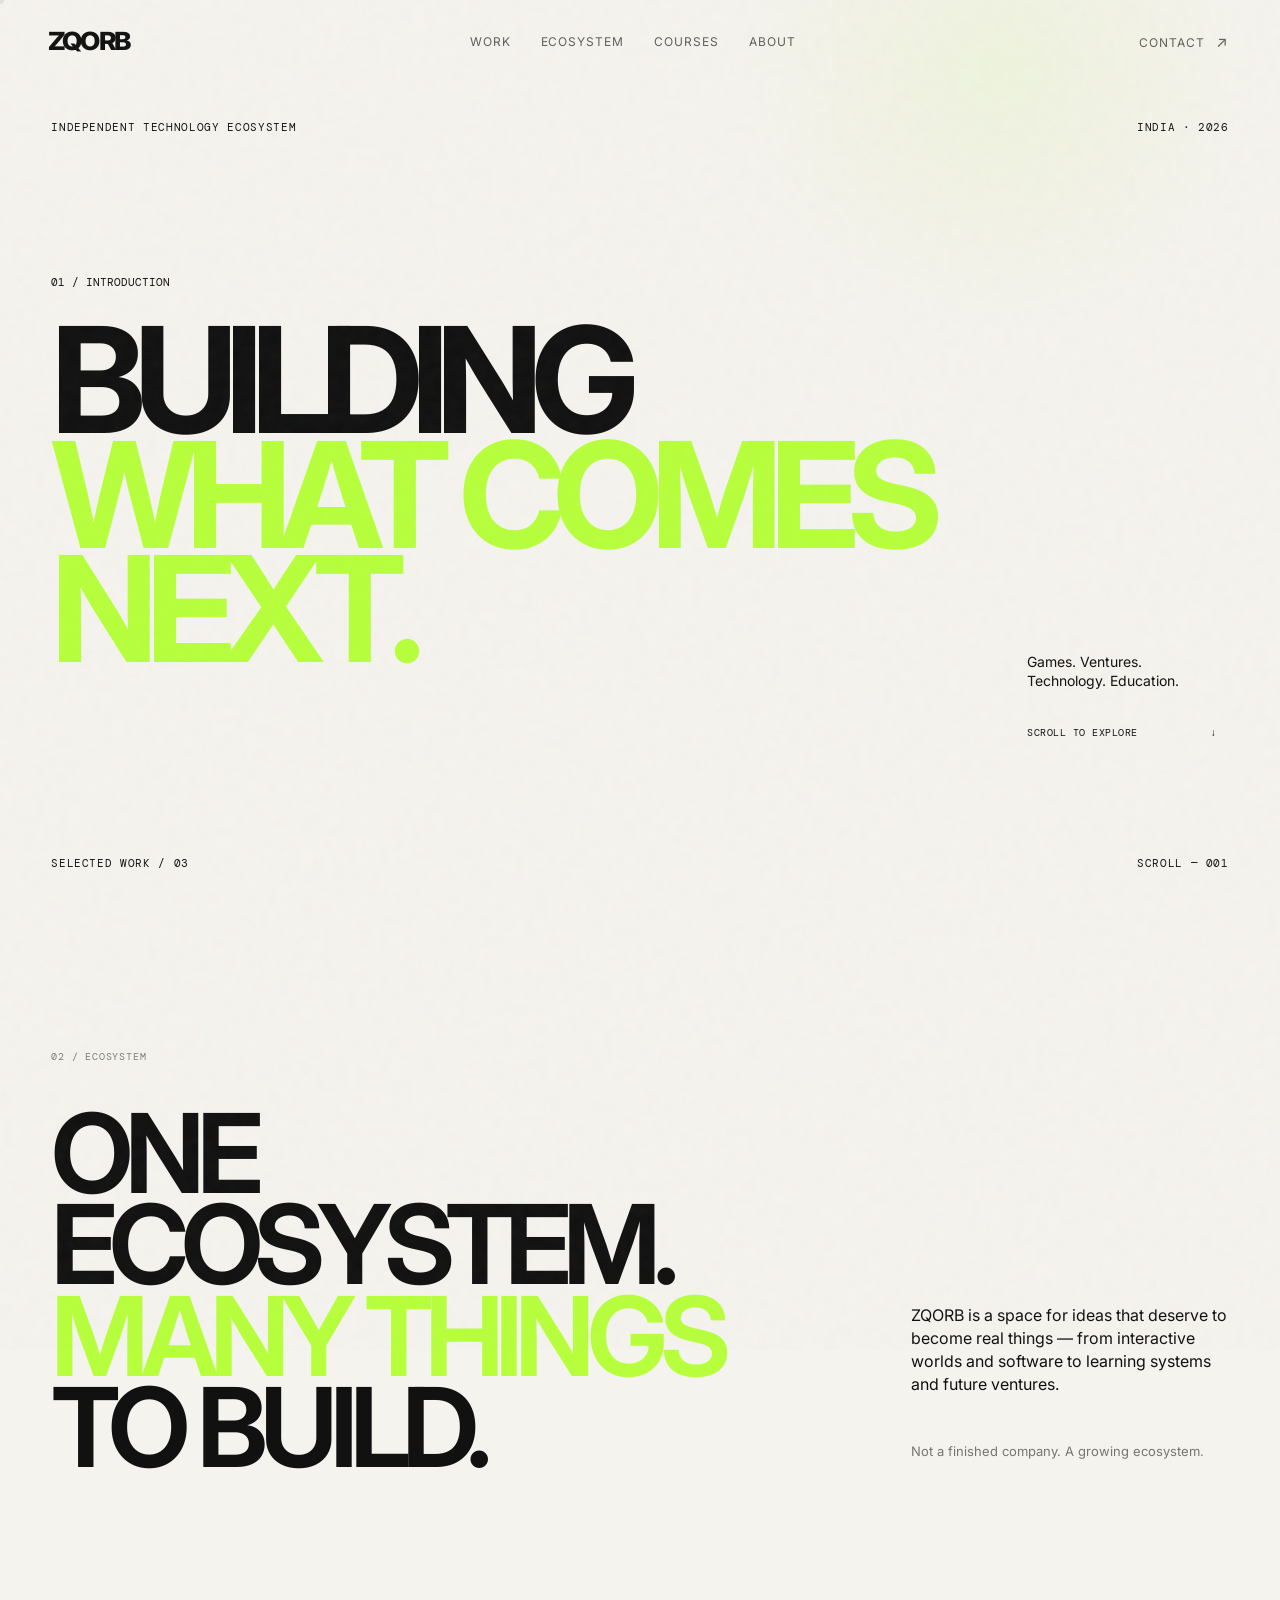
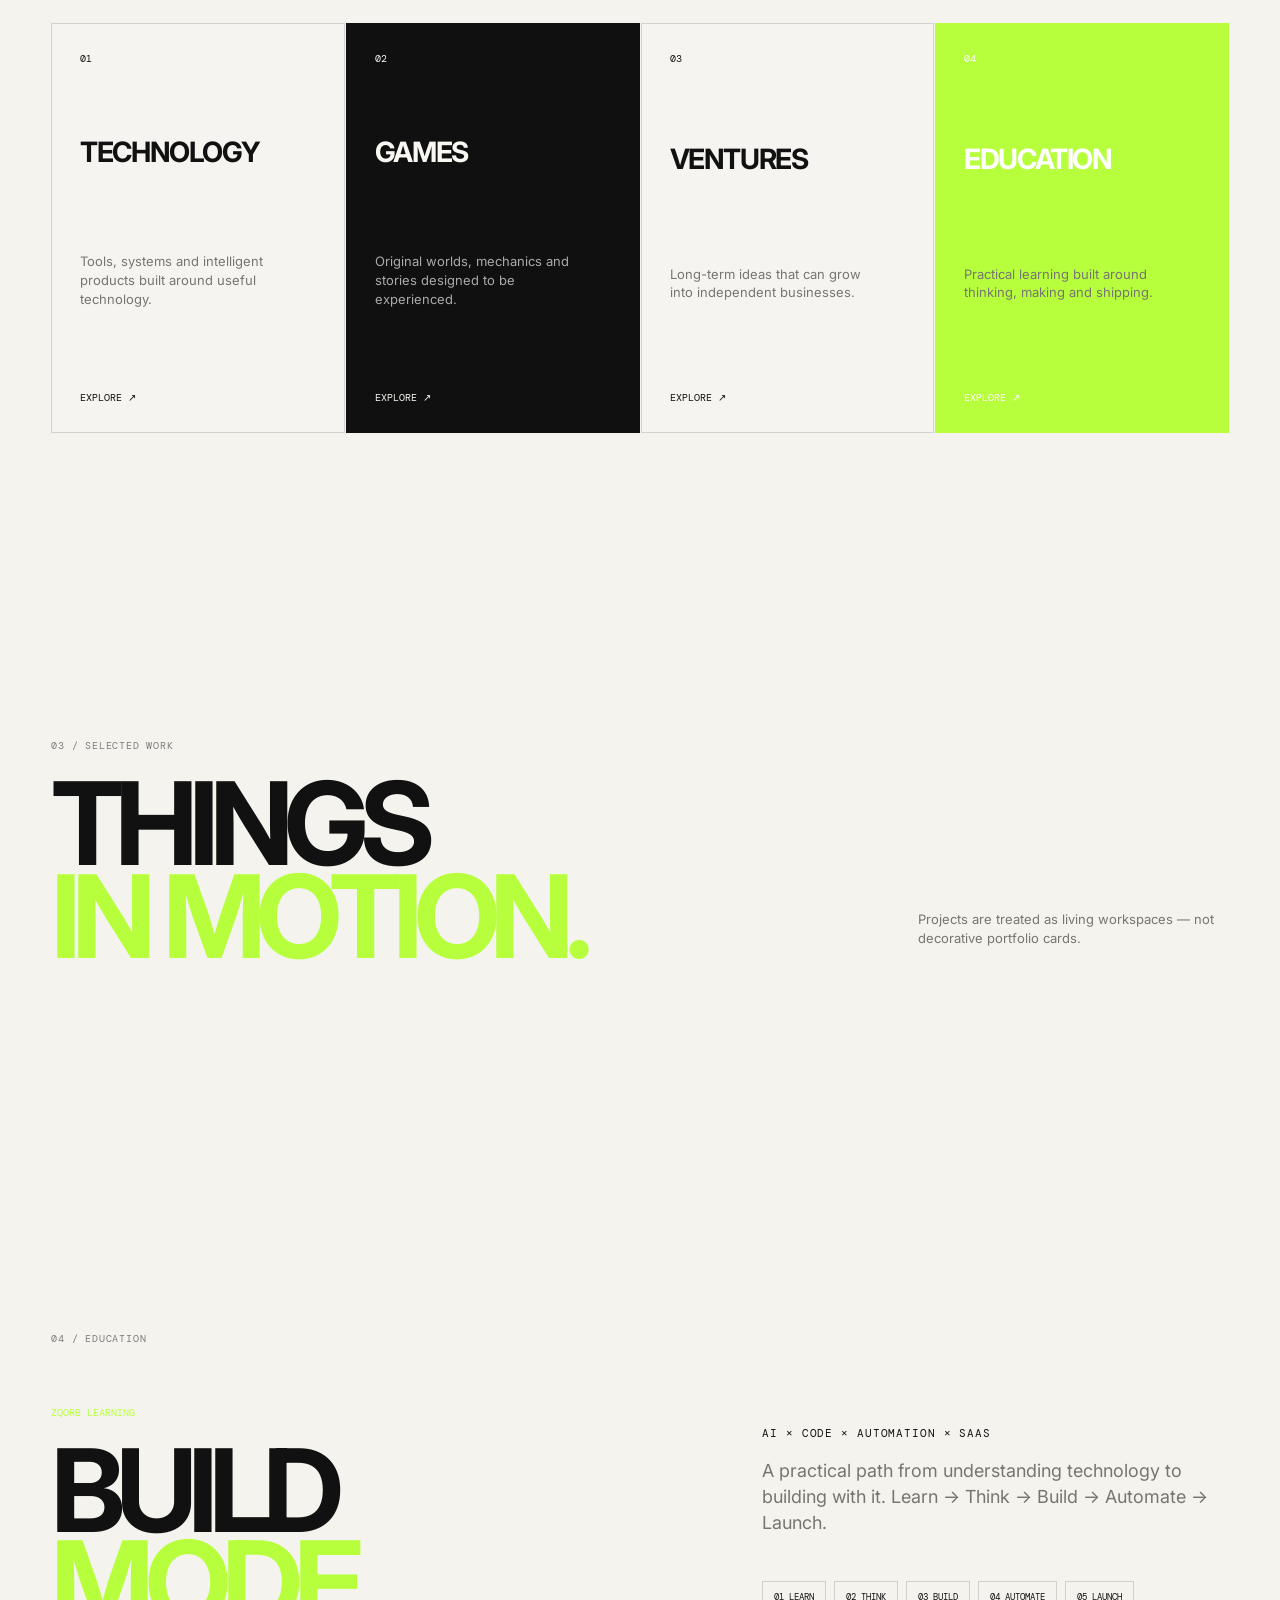
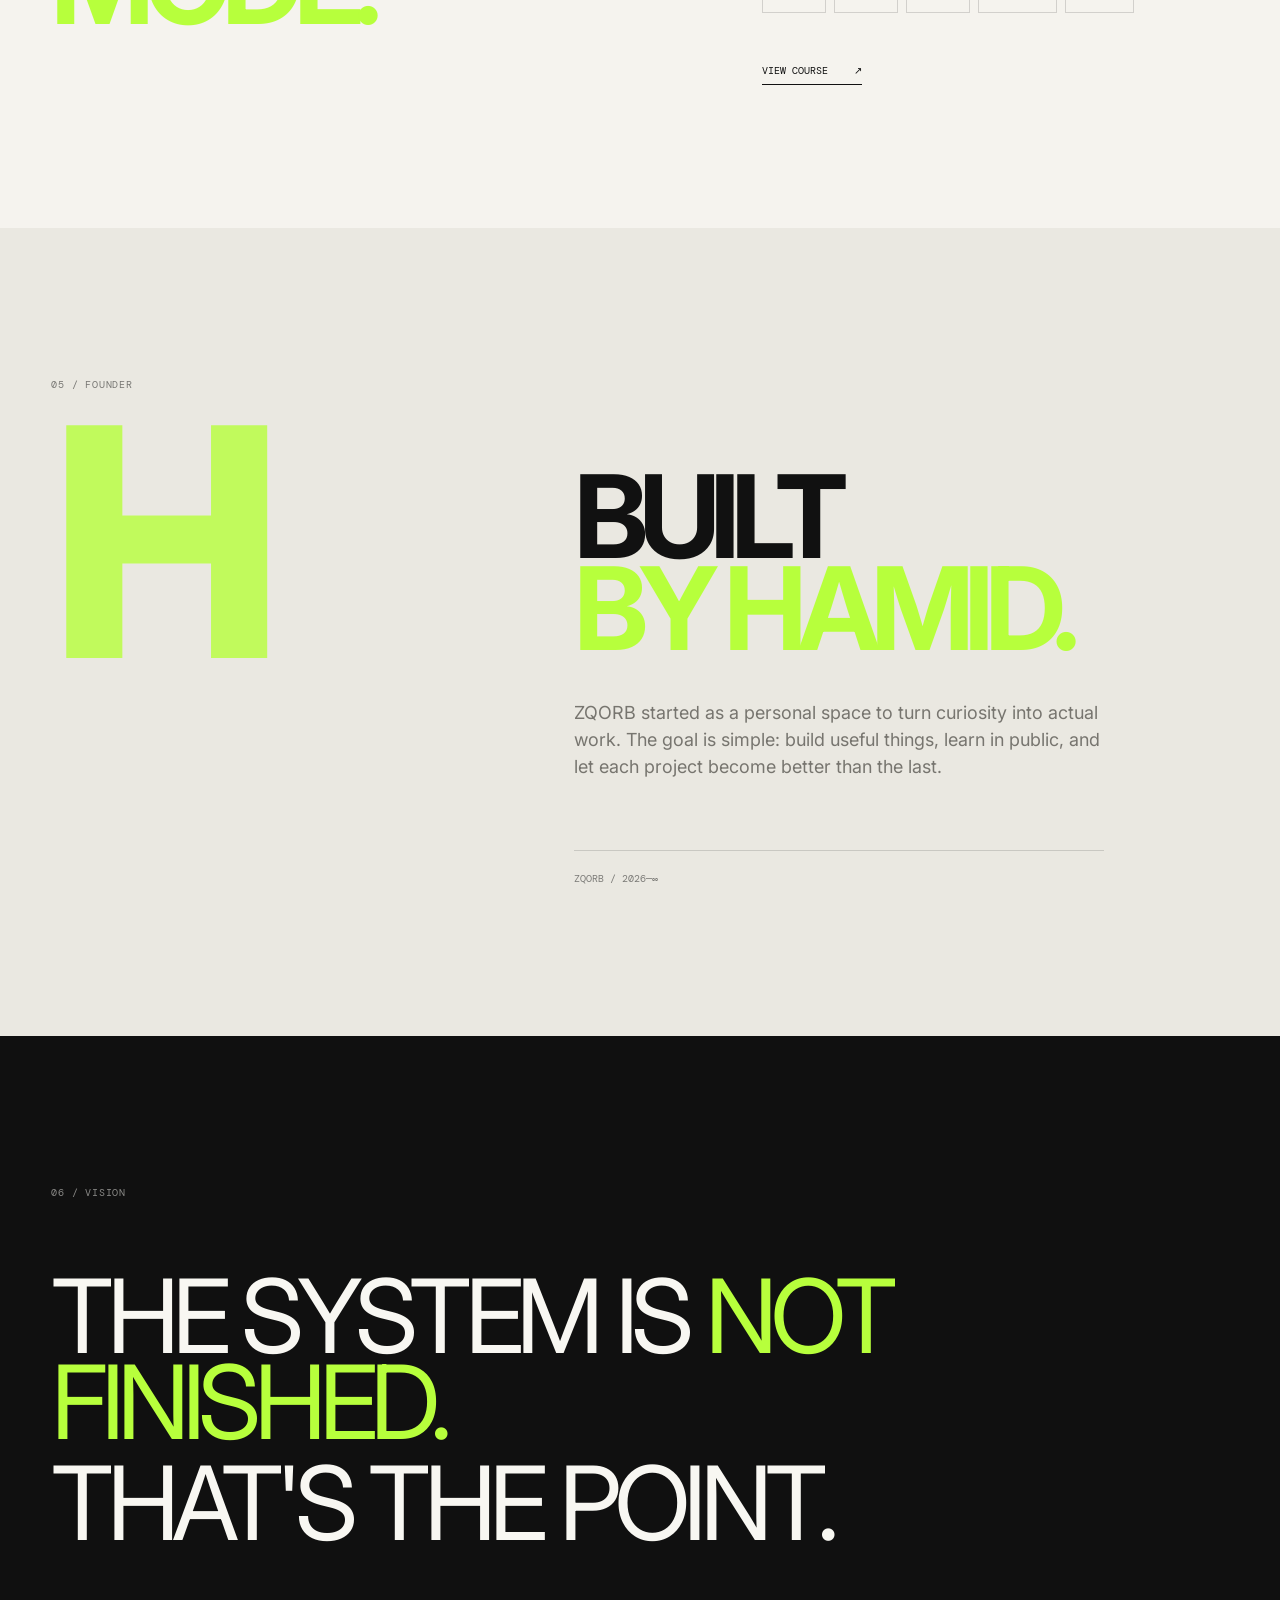
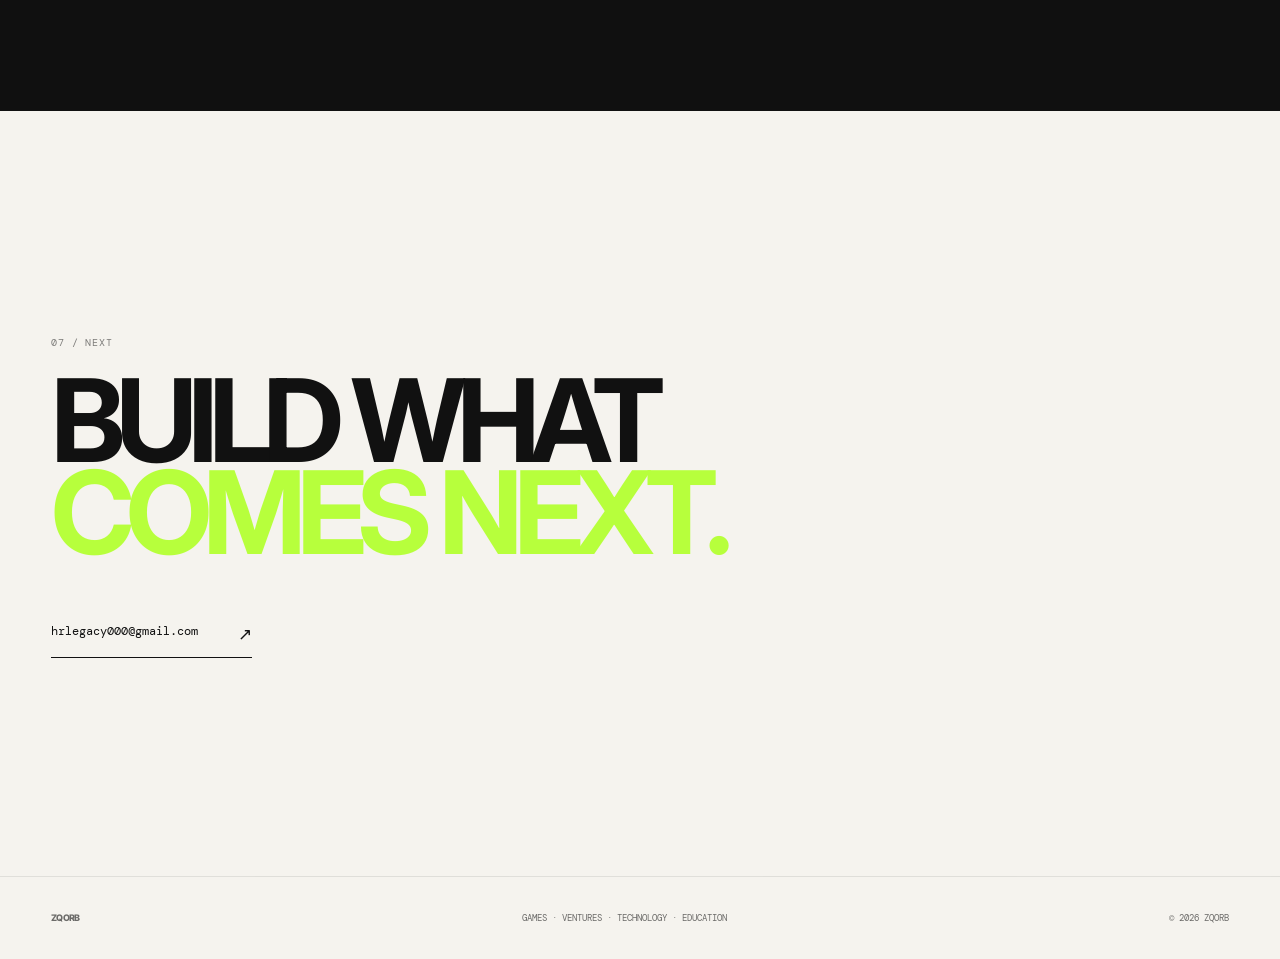
==== index.html @ 06d87747 "Add files via upload Update ZQORB website" ====
<!doctype html>
<html lang="en">
<head>
  <meta charset="utf-8">
  <meta name="viewport" content="width=device-width, initial-scale=1">
  <meta name="theme-color" content="#f4f1ea">
  <meta name="description" content="ZQORB — Building what comes next. Games. Ventures. Technology. Education.">
  <title>ZQORB — Building What Comes Next.</title>
  <link rel="preconnect" href="https://fonts.googleapis.com">
  <link rel="preconnect" href="https://fonts.gstatic.com" crossorigin>
  <link href="https://fonts.googleapis.com/css2?family=DM+Mono:wght@400;500&family=Inter:wght@400;500;600;700;800&display=swap" rel="stylesheet">
  <link rel="stylesheet" href="styles.css">
</head>
<body>
  <div class="grain"></div>
  <div class="cursor-dot"></div>

  <header class="nav" id="nav">
    <a class="brand" href="#top" aria-label="ZQORB home">ZQORB</a>
    <nav class="nav-links" aria-label="Primary navigation">
      <a href="#work">Work</a>
      <a href="#ecosystem">Ecosystem</a>
      <a href="#courses">Courses</a>
      <a href="#founder">About</a>
    </nav>
    <a class="nav-contact magnetic" href="#contact">Contact <span>↗</span></a>
    <button class="menu" id="menu" aria-label="Open menu"><span></span><span></span></button>
  </header>

  <main id="top">
    <section class="hero">
      <div class="hero-meta reveal">
        <span>Independent technology ecosystem</span>
        <span>India · 2026</span>
      </div>

      <div class="hero-stage">
        <div class="hero-kicker reveal">01 / INTRODUCTION</div>
        <h1 class="hero-title" data-split>BUILDING<br><em>WHAT COMES NEXT.</em></h1>
        <div class="hero-side reveal">
          <p>Games. Ventures. Technology. Education.</p>
          <span class="scroll-cue">SCROLL TO EXPLORE <b>↓</b></span>
        </div>
      </div>

      <div class="hero-bottom reveal">
        <span>SELECTED WORK / 03</span>
        <span>SCROLL — 001</span>
      </div>
    </section>

    <section class="intro section-pad" id="ecosystem">
      <div class="section-label">02 / ECOSYSTEM</div>
      <div class="intro-grid">
        <h2 class="display reveal">ONE ECOSYSTEM.<br><i>MANY THINGS</i><br>TO BUILD.</h2>
        <div class="intro-copy reveal">
          <p>ZQORB is a space for ideas that deserve to become real things — from interactive worlds and software to learning systems and future ventures.</p>
          <p class="muted">Not a finished company. A growing ecosystem.</p>
        </div>
      </div>
    </section>

    <section class="ecosystem-grid section-pad">
      <article class="eco-card reveal magnetic-card">
        <span>01</span><h3>TECHNOLOGY</h3><p>Tools, systems and intelligent products built around useful technology.</p><b>EXPLORE ↗</b>
      </article>
      <article class="eco-card eco-dark reveal magnetic-card">
        <span>02</span><h3>GAMES</h3><p>Original worlds, mechanics and stories designed to be experienced.</p><b>EXPLORE ↗</b>
      </article>
      <article class="eco-card reveal magnetic-card">
        <span>03</span><h3>VENTURES</h3><p>Long-term ideas that can grow into independent businesses.</p><b>EXPLORE ↗</b>
      </article>
      <article class="eco-card eco-violet reveal magnetic-card">
        <span>04</span><h3>EDUCATION</h3><p>Practical learning built around thinking, making and shipping.</p><b>EXPLORE ↗</b>
      </article>
    </section>

    <section class="work section-pad" id="work">
      <div class="section-head reveal">
        <div><span class="section-label">03 / SELECTED WORK</span><h2>THINGS<br><i>IN MOTION.</i></h2></div>
        <p>Projects are treated as living workspaces — not decorative portfolio cards.</p>
      </div>

      <div id="projectGrid" class="project-grid"></div>
    </section>

    <section class="workspace section-pad" id="workspace">
      <div class="workspace-top">
        <div>
          <span class="section-label">PROJECT WORKSPACE</span>
          <h2 id="workspaceTitle">SELECT A PROJECT.</h2>
        </div>
        <button class="close-workspace" id="closeWorkspace">CLOSE ×</button>
      </div>
      <div class="workspace-grid">
        <div class="workspace-media" id="workspaceMedia">
          <div class="media-placeholder"><span>PROJECT MEDIA</span><small>Add images inside the project /images folder.</small></div>
        </div>
        <div class="workspace-info">
          <div class="workspace-status" id="workspaceStatus"></div>
          <p id="workspaceDescription"></p>
          <div class="tag-list" id="workspaceTags"></div>
          <div class="workspace-actions">
            <a id="workspaceFolder" class="button magnetic" href="#" target="_blank" rel="noopener">PROJECT FOLDER ↗</a>
          </div>
        </div>
      </div>
      <div class="workspace-files">
        <div class="file-panel">
          <div class="file-panel-head"><span>DOCUMENTS</span><label class="upload-label">+ ADD FILES<input type="file" class="file-input" data-kind="docs" multiple></label></div>
          <div class="file-list" id="docList"><span class="empty">No documents added yet.</span></div>
        </div>
        <div class="file-panel">
          <div class="file-panel-head"><span>IMAGES</span><label class="upload-label">+ ADD IMAGES<input type="file" class="file-input" data-kind="images" accept="image/*" multiple></label></div>
          <div class="image-list" id="imageList"><span class="empty">No images added yet.</span></div>
        </div>
      </div>
      <p class="upload-note">Browser uploads are preview-only. For permanent deployment, place files in the matching <code>projects/&lt;project&gt;/</code> folders and push to GitHub. The UI is intentionally ready for a future storage/backend layer.</p>
    </section>

    <section class="courses section-pad" id="courses">
      <div class="section-label">04 / EDUCATION</div>
      <div class="course-layout">
        <div>
          <span class="eyebrow">ZQORB LEARNING</span>
          <h2>BUILD<br><i>MODE.</i></h2>
        </div>
        <div class="course-copy">
          <p class="course-sub">AI × CODE × AUTOMATION × SAAS</p>
          <p>A practical path from understanding technology to building with it. Learn → Think → Build → Automate → Launch.</p>
          <div class="steps"><span>01 LEARN</span><span>02 THINK</span><span>03 BUILD</span><span>04 AUTOMATE</span><span>05 LAUNCH</span></div>
          <a class="text-link" href="#contact">VIEW COURSE <span>↗</span></a>
        </div>
      </div>
    </section>

    <section class="founder section-pad" id="founder">
      <div class="section-label">05 / FOUNDER</div>
      <div class="founder-grid">
        <div class="founder-number">H</div>
        <div>
          <h2>BUILT<br><i>BY HAMID.</i></h2>
          <p>ZQORB started as a personal space to turn curiosity into actual work. The goal is simple: build useful things, learn in public, and let each project become better than the last.</p>
          <div class="founder-line"></div>
          <span class="signature">ZQORB / 2026—∞</span>
        </div>
      </div>
    </section>

    <section class="vision section-pad">
      <div class="section-label">06 / VISION</div>
      <div class="vision-wrap">
        <p>THE SYSTEM IS <i>NOT FINISHED.</i></p>
        <p>THAT'S THE POINT.</p>
      </div>
    </section>

    <section class="cta section-pad" id="contact">
      <div class="cta-inner">
        <span class="section-label">07 / NEXT</span>
        <h2>BUILD WHAT<br><i>COMES NEXT.</i></h2>
        <a class="cta-mail magnetic" href="mailto:hrlegacy000@gmail.com">hrlegacy000@gmail.com <span>↗</span></a>
      </div>
    </section>
  </main>

  <footer>
    <div class="footer-brand">ZQORB</div>
    <div>GAMES · VENTURES · TECHNOLOGY · EDUCATION</div>
    <div>© <span id="year"></span> ZQORB</div>
  </footer>

  <div class="mobile-menu" id="mobileMenu">
    <a href="#work">Work</a><a href="#ecosystem">Ecosystem</a><a href="#courses">Courses</a><a href="#founder">About</a><a href="#contact">Contact ↗</a>
  </div>

  <script src="projects.json" type="application/json" id="projectData"></script>
  <script src="script.js"></script>
</body>
</html>
---- styles.css ----
:root{
  --paper:#F5F3EE;
  --paper-2:#EAE8E1;
  --ink:#111111;
  --muted:#77756F;
  --line:rgba(17,17,17,.15);
  --violet:#B7FF3C;
  --violet-2:#C8FF73;
  --cyan:#D9FF9A;
  --black:#101010;
  --white:#F8F7F2;
  --max:1440px;
}
*{box-sizing:border-box}
html{scroll-behavior:smooth}
body{margin:0;background:var(--paper);color:var(--ink);font-family:Inter,Arial,sans-serif;overflow-x:hidden}
body:before{content:"";position:fixed;inset:0;pointer-events:none;background:radial-gradient(circle at 78% 8%,rgba(183,255,60,.09),transparent 20%);z-index:-2}
a{color:inherit;text-decoration:none}
button,input{font:inherit}
.grain{position:fixed;inset:-50%;z-index:50;pointer-events:none;opacity:.055;background-image:url("data:image/svg+xml,%3Csvg viewBox='0 0 180 180' xmlns='http://www.w3.org/2000/svg'%3E%3Cfilter id='n'%3E%3CfeTurbulence type='fractalNoise' baseFrequency='.9' numOctaves='4' stitchTiles='stitch'/%3E%3C/filter%3E%3Crect width='100%25' height='100%25' filter='url(%23n)' opacity='.7'/%3E%3C/svg%3E");animation:grain .2s steps(2) infinite}
@keyframes grain{0%{transform:translate(0,0)}25%{transform:translate(2%,-1%)}50%{transform:translate(-1%,2%)}75%{transform:translate(1%,1%)}100%{transform:translate(-2%,-1%)}}
.nav{position:fixed;top:0;left:0;right:0;height:82px;padding:0 4vw;display:flex;align-items:center;justify-content:space-between;z-index:40;mix-blend-mode:multiply;transition:.35s ease}
.nav.scrolled{background:rgba(242,239,232,.82);backdrop-filter:blur(14px);height:68px;border-bottom:1px solid var(--line)}
.brand,.footer-brand{font-family:Inter,sans-serif;font-weight:800;letter-spacing:-.08em}
.brand{font-size:25px;transform:scaleX(1.07);display:inline-block}
.nav-links{display:flex;gap:30px;font-size:12px;text-transform:uppercase;letter-spacing:.08em}
.nav-links a,.nav-contact{opacity:.65;transition:.2s}
.nav-links a:hover,.nav-contact:hover{opacity:1}
.nav-contact{font-size:12px;text-transform:uppercase;letter-spacing:.08em}
.nav-contact span{font-size:15px;margin-left:7px}
.menu{display:none;border:0;background:none}
.hero{min-height:100vh;padding:120px 4vw 30px;position:relative;display:flex;flex-direction:column;justify-content:space-between;overflow:hidden}
.hero-meta,.hero-bottom{display:flex;justify-content:space-between;text-transform:uppercase;font:11px "DM Mono",monospace;letter-spacing:.06em;opacity:.55}
.hero-stage{position:relative;min-height:63vh;display:flex;align-items:center}
.hero-kicker{position:absolute;left:0;top:7vh;font:11px "DM Mono",monospace}
.hero-title{font-size:clamp(64px,11.5vw,180px);line-height:.78;letter-spacing:-.085em;font-weight:700;margin:0;position:relative;z-index:2}
.hero-title em,.display i,.section-head h2 i,.course-layout h2 i,.founder-grid h2 i,.vision-wrap i,.cta h2 i{font-style:normal;color:var(--violet)}
.hero-side{position:absolute;right:1%;bottom:7%;width:190px;font-size:14px;line-height:1.35}
.scroll-cue{display:block;margin-top:35px;font:10px "DM Mono",monospace;letter-spacing:.05em}
.scroll-cue b{float:right}

.section-pad{padding:150px 4vw;max-width:var(--max);margin:auto}
.section-label{font:10px "DM Mono",monospace;letter-spacing:.08em;opacity:.52}
.intro-grid{display:grid;grid-template-columns:1.7fr .7fr;gap:7vw;margin-top:45px}
.display{font-size:clamp(52px,8.6vw,125px);line-height:.83;letter-spacing:-.075em;margin:0;font-weight:650}
.intro-copy{align-self:end;max-width:350px;font-size:16px;line-height:1.45}
.muted{color:var(--muted);font-size:13px;margin-top:45px}
.ecosystem-grid{display:grid;grid-template-columns:repeat(4,1fr);gap:1px;padding-top:0}
.eco-card{min-height:410px;padding:28px;border:1px solid var(--line);display:flex;flex-direction:column;justify-content:space-between;transition:.5s cubic-bezier(.2,.8,.2,1);background:rgba(255,255,255,.12)}
.eco-card:hover{transform:translateY(-12px) rotate(-1deg)}
.eco-card span,.eco-card b{font:10px "DM Mono",monospace}
.eco-card h3{font-size:28px;letter-spacing:-.05em;margin:0}
.eco-card p{font-size:13px;line-height:1.45;max-width:210px;color:var(--muted)}
.eco-dark{background:var(--black);color:var(--white);border-color:var(--black)}
.eco-dark p{color:#aaa}
.eco-violet{background:var(--violet);color:white;border-color:var(--violet)}
.work{background:var(--paper)}
.section-head{display:grid;grid-template-columns:1fr .4fr;gap:7vw;align-items:end;margin-bottom:70px}
.section-head h2,.course-layout h2,.founder-grid h2,.cta h2{font-size:clamp(58px,9vw,135px);line-height:.8;letter-spacing:-.08em;margin:24px 0 0}
.section-head>p{font-size:13px;line-height:1.5;color:var(--muted);max-width:300px}
.project-grid{display:grid;grid-template-columns:repeat(12,1fr);gap:22px}
.project-card{position:relative;min-height:560px;background:#dedad1;overflow:hidden;cursor:pointer}
.project-card:nth-child(1){grid-column:span 7}
.project-card:nth-child(2){grid-column:span 5;margin-top:100px}
.project-card:nth-child(3){grid-column:span 6;margin-top:10px}
.project-card:nth-child(4){grid-column:span 6}
.project-visual{position:absolute;inset:0;background:radial-gradient(circle at 50% 40%,rgba(183,255,60,.32),transparent 25%),linear-gradient(135deg,#dedbd3,#aaa69e);transition:transform .8s cubic-bezier(.2,.8,.2,1);display:grid;place-items:center}
.project-card:nth-child(2) .project-visual{background:radial-gradient(circle at 70% 35%,rgba(183,255,60,.26),transparent 25%),linear-gradient(135deg,#161616,#454545)}
.project-card:nth-child(3) .project-visual{background:radial-gradient(circle at 30% 30%,rgba(183,255,60,.25),transparent 25%),linear-gradient(135deg,#eee9df,#c9c0b5)}
.project-card:hover .project-visual{transform:scale(1.06)}
.project-visual:after{content:"";width:42%;aspect-ratio:1;border-radius:50%;border:1px solid rgba(255,255,255,.45);box-shadow:0 0 80px rgba(255,255,255,.18);transform:rotate(25deg)}
.project-overlay{position:absolute;inset:0;padding:28px;display:flex;flex-direction:column;justify-content:space-between;color:white;background:linear-gradient(180deg,rgba(0,0,0,.18),transparent 40%,rgba(0,0,0,.7))}
.project-overlay .project-index{font:10px "DM Mono",monospace}
.project-overlay h3{font-size:clamp(32px,4vw,64px);line-height:.85;letter-spacing:-.065em;margin:0 0 12px}
.project-overlay p{font-size:12px;max-width:350px;opacity:.78;margin:0}
.project-tags{display:flex;gap:7px;flex-wrap:wrap;margin-top:18px}
.project-tags span{font:9px "DM Mono",monospace;border:1px solid rgba(255,255,255,.35);padding:7px 9px;border-radius:20px}
.workspace{background:var(--black);color:var(--white);max-width:none;display:none}
.workspace.open{display:block}
.workspace-top{max-width:var(--max);margin:auto;display:flex;justify-content:space-between;align-items:flex-end;padding-bottom:65px}
.workspace-top h2{font-size:clamp(45px,7vw,105px);line-height:.8;letter-spacing:-.07em;margin:24px 0 0}
.close-workspace{background:none;border:0;color:inherit;font:10px "DM Mono",monospace;cursor:pointer}
.workspace-grid,.workspace-files,.upload-note{max-width:var(--max);margin:auto}
.workspace-grid{display:grid;grid-template-columns:1.5fr .7fr;gap:35px}
.workspace-media{min-height:550px;background:#171717;display:grid;place-items:center;overflow:hidden}
.workspace-media img{width:100%;height:100%;object-fit:cover;display:block}
.media-placeholder{text-align:center;color:#777}
.media-placeholder span{display:block;font:12px "DM Mono",monospace;margin-bottom:8px}
.media-placeholder small{font-size:11px}
.workspace-info{padding:25px 0}
.workspace-status{font:10px "DM Mono",monospace;color:var(--cyan);margin-bottom:25px}
.workspace-info p{font-size:17px;line-height:1.45;max-width:500px;color:#c8c5be}
.tag-list{display:flex;flex-wrap:wrap;gap:7px;margin:30px 0}
.tag-list span{border:1px solid #343434;padding:8px 10px;font:9px "DM Mono",monospace}
.button{display:inline-block;border:1px solid #444;padding:14px 17px;font:10px "DM Mono",monospace}
.workspace-files{display:grid;grid-template-columns:1fr 1fr;gap:20px;margin-top:55px}
.file-panel{border-top:1px solid #333;padding-top:18px;min-height:160px}
.file-panel-head{display:flex;justify-content:space-between;font:10px "DM Mono",monospace;color:#999}
.upload-label{cursor:pointer;color:var(--cyan)}
.file-input{display:none}
.file-list,.image-list{margin-top:22px;display:flex;flex-direction:column;gap:8px}
.file-item{font-size:12px;color:#ccc;padding:8px 0;border-bottom:1px solid #242424}
.image-thumb{width:90px;height:65px;object-fit:cover;margin-right:8px;vertical-align:middle}
.empty{font-size:12px;color:#666}
.upload-note{font-size:11px;color:#777;margin-top:25px}
code{font-family:"DM Mono",monospace}
.course-layout{display:grid;grid-template-columns:1fr .8fr;gap:10vw;margin-top:55px}
.eyebrow{font:10px "DM Mono",monospace;color:var(--violet)}
.course-copy{padding-top:15px;max-width:500px}
.course-sub{font:11px "DM Mono",monospace;letter-spacing:.08em}
.course-copy>p:not(.course-sub){font-size:18px;line-height:1.45;color:var(--muted)}
.steps{display:flex;flex-wrap:wrap;gap:8px;margin:45px 0}
.steps span{border:1px solid var(--line);padding:9px 11px;font:9px "DM Mono",monospace}
.text-link{font:10px "DM Mono",monospace;border-bottom:1px solid var(--ink);padding-bottom:7px}
.text-link span{margin-left:20px}
.founder{background:var(--paper-2)}
.founder-grid{display:grid;grid-template-columns:.7fr 1fr;gap:5vw;margin-top:55px}
.founder-number{font-size:clamp(150px,25vw,360px);font-weight:800;line-height:.6;letter-spacing:-.12em;color:var(--violet);opacity:.8}
.founder-grid p{max-width:530px;font-size:18px;line-height:1.5;color:var(--muted);margin-top:45px}
.founder-line{height:1px;background:var(--line);max-width:530px;margin:70px 0 15px}
.signature{font:10px "DM Mono",monospace;opacity:.5}
.vision{background:var(--black);color:var(--white);min-height:75vh;display:flex;flex-direction:column;justify-content:space-between}
.vision-wrap{font-size:clamp(45px,8vw,120px);line-height:.84;letter-spacing:-.075em;max-width:1050px}
.vision-wrap p{margin:0 0 15px}
.cta{min-height:85vh;display:flex;align-items:center}
.cta-inner{width:100%}
.cta-mail{display:inline-flex;gap:40px;margin-top:65px;font:12px "DM Mono",monospace;border-bottom:1px solid var(--ink);padding-bottom:12px}
.cta-mail span{font-size:17px}
footer{padding:35px 4vw;display:flex;justify-content:space-between;gap:20px;border-top:1px solid var(--line);font:9px "DM Mono",monospace;opacity:.6}
.mobile-menu{display:none}
.reveal{opacity:0;transform:translateY(25px);transition:opacity .8s ease,transform .8s cubic-bezier(.2,.8,.2,1)}
.reveal.visible{opacity:1;transform:none}
.cursor-dot{position:fixed;width:8px;height:8px;border-radius:50%;background:var(--ink);pointer-events:none;z-index:100;transform:translate(-50%,-50%);mix-blend-mode:difference}
@media(max-width:900px){
 .nav-links,.nav-contact{display:none}.menu{display:flex;flex-direction:column;gap:5px}.menu span{width:25px;height:1px;background:var(--ink);display:block}
 .mobile-menu{position:fixed;inset:0;background:var(--paper);z-index:35;padding:120px 7vw;display:flex;flex-direction:column;gap:20px;transform:translateY(-100%);transition:.5s}.mobile-menu.open{transform:none}.mobile-menu a{font-size:46px;letter-spacing:-.06em}
 .hero{padding-left:6vw;padding-right:6vw}.hero-stage{min-height:70vh}.hero-title{font-size:clamp(55px,14vw,110px)}.hero-side{right:0;bottom:4%;width:150px}.hero-orbit{width:65vw;height:65vw;right:-25vw;top:35vh}
 .section-pad{padding:100px 6vw}.intro-grid,.course-layout,.founder-grid,.workspace-grid{grid-template-columns:1fr}.ecosystem-grid{grid-template-columns:1fr 1fr;padding:0 6vw}.eco-card{min-height:320px}.section-head{grid-template-columns:1fr}.section-head>p{margin-top:20px}.project-grid{display:block}.project-card{min-height:500px;margin:0 0 20px!important}.workspace-files{grid-template-columns:1fr;padding:0 6vw}.workspace-top,.workspace-grid{margin-left:6vw;margin-right:6vw}.workspace-top{padding-top:0}.workspace-media{min-height:400px}.founder-number{font-size:170px}.cta-mail{margin-top:45px}
 footer{padding:25px 6vw;flex-direction:column}
}
@media(max-width:560px){
 .hero-meta span:last-child,.hero-bottom span:last-child{display:none}.display{font-size:54px}.section-head h2,.course-layout h2,.founder-grid h2,.cta h2{font-size:60px}.ecosystem-grid{grid-template-columns:1fr}.eco-card{min-height:280px}.project-card{min-height:430px}.workspace-top h2{font-size:50px}.hero-title{font-size:60px}
}
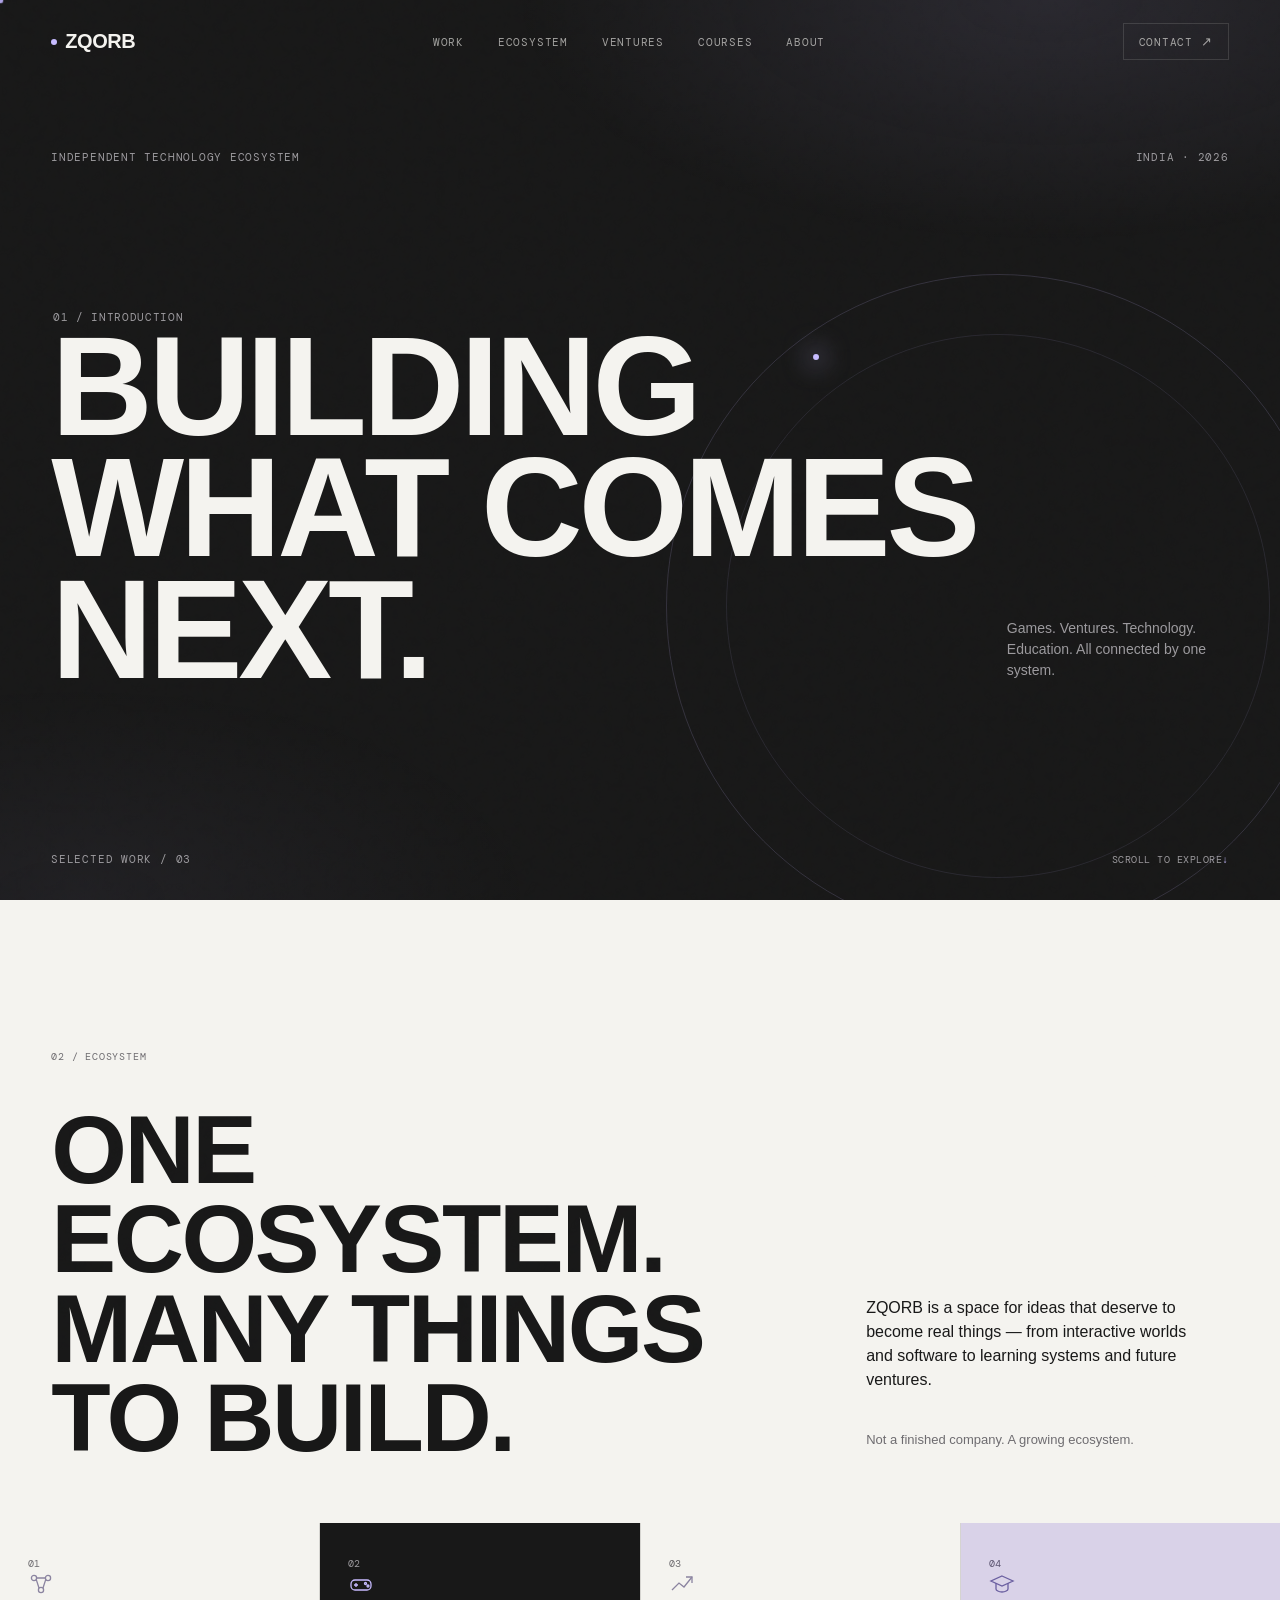
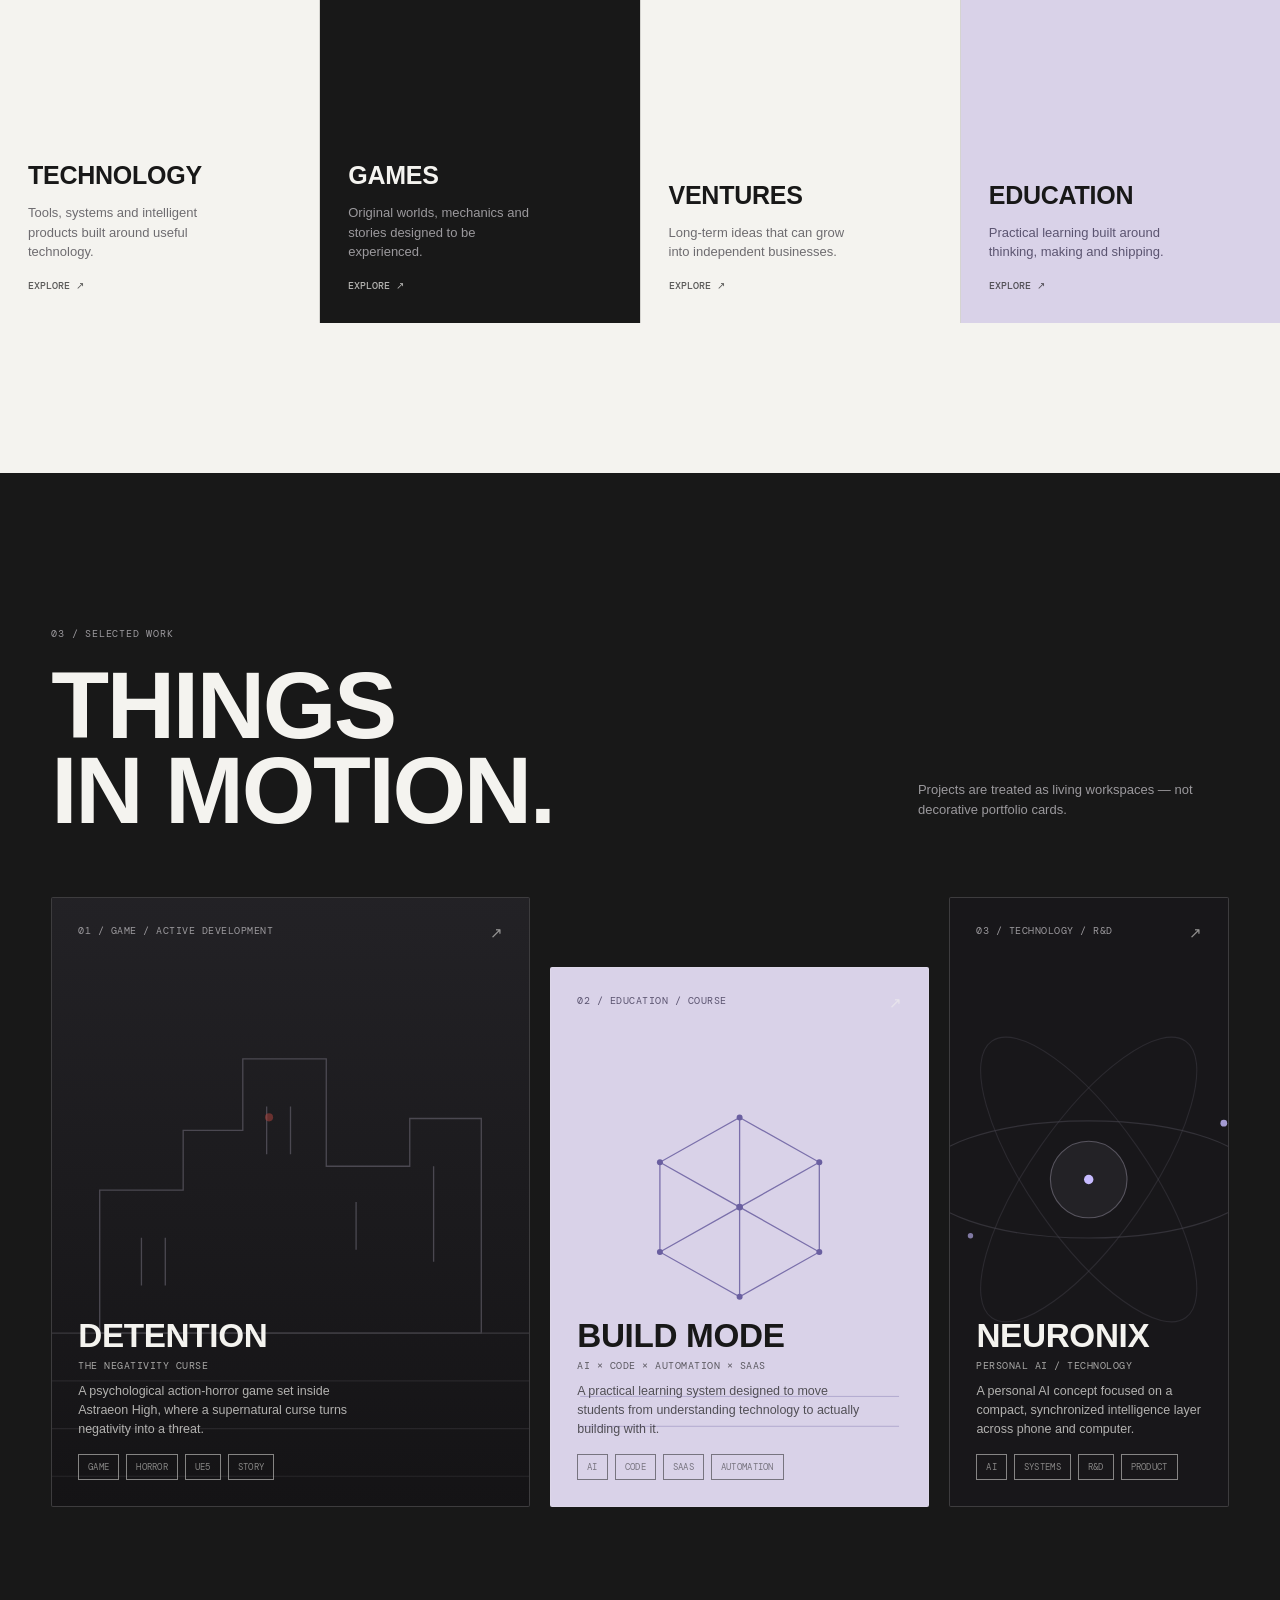
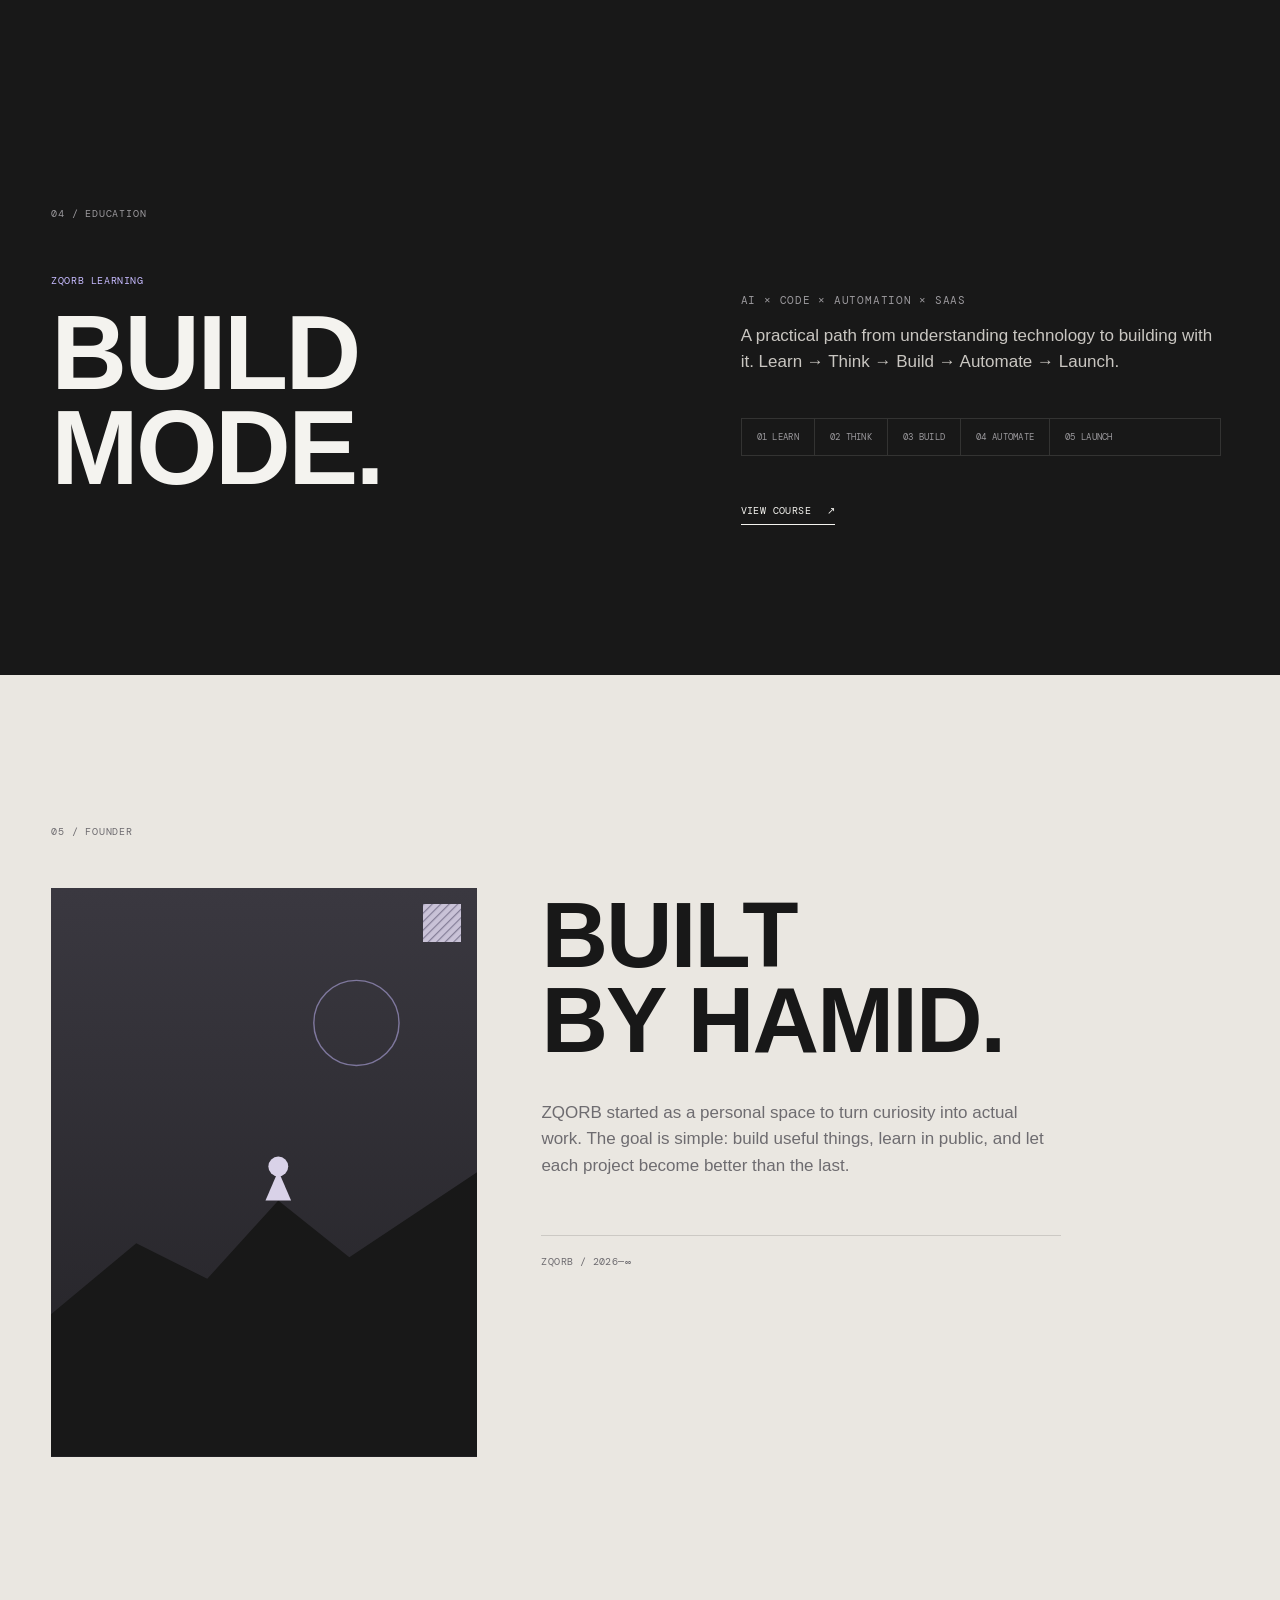
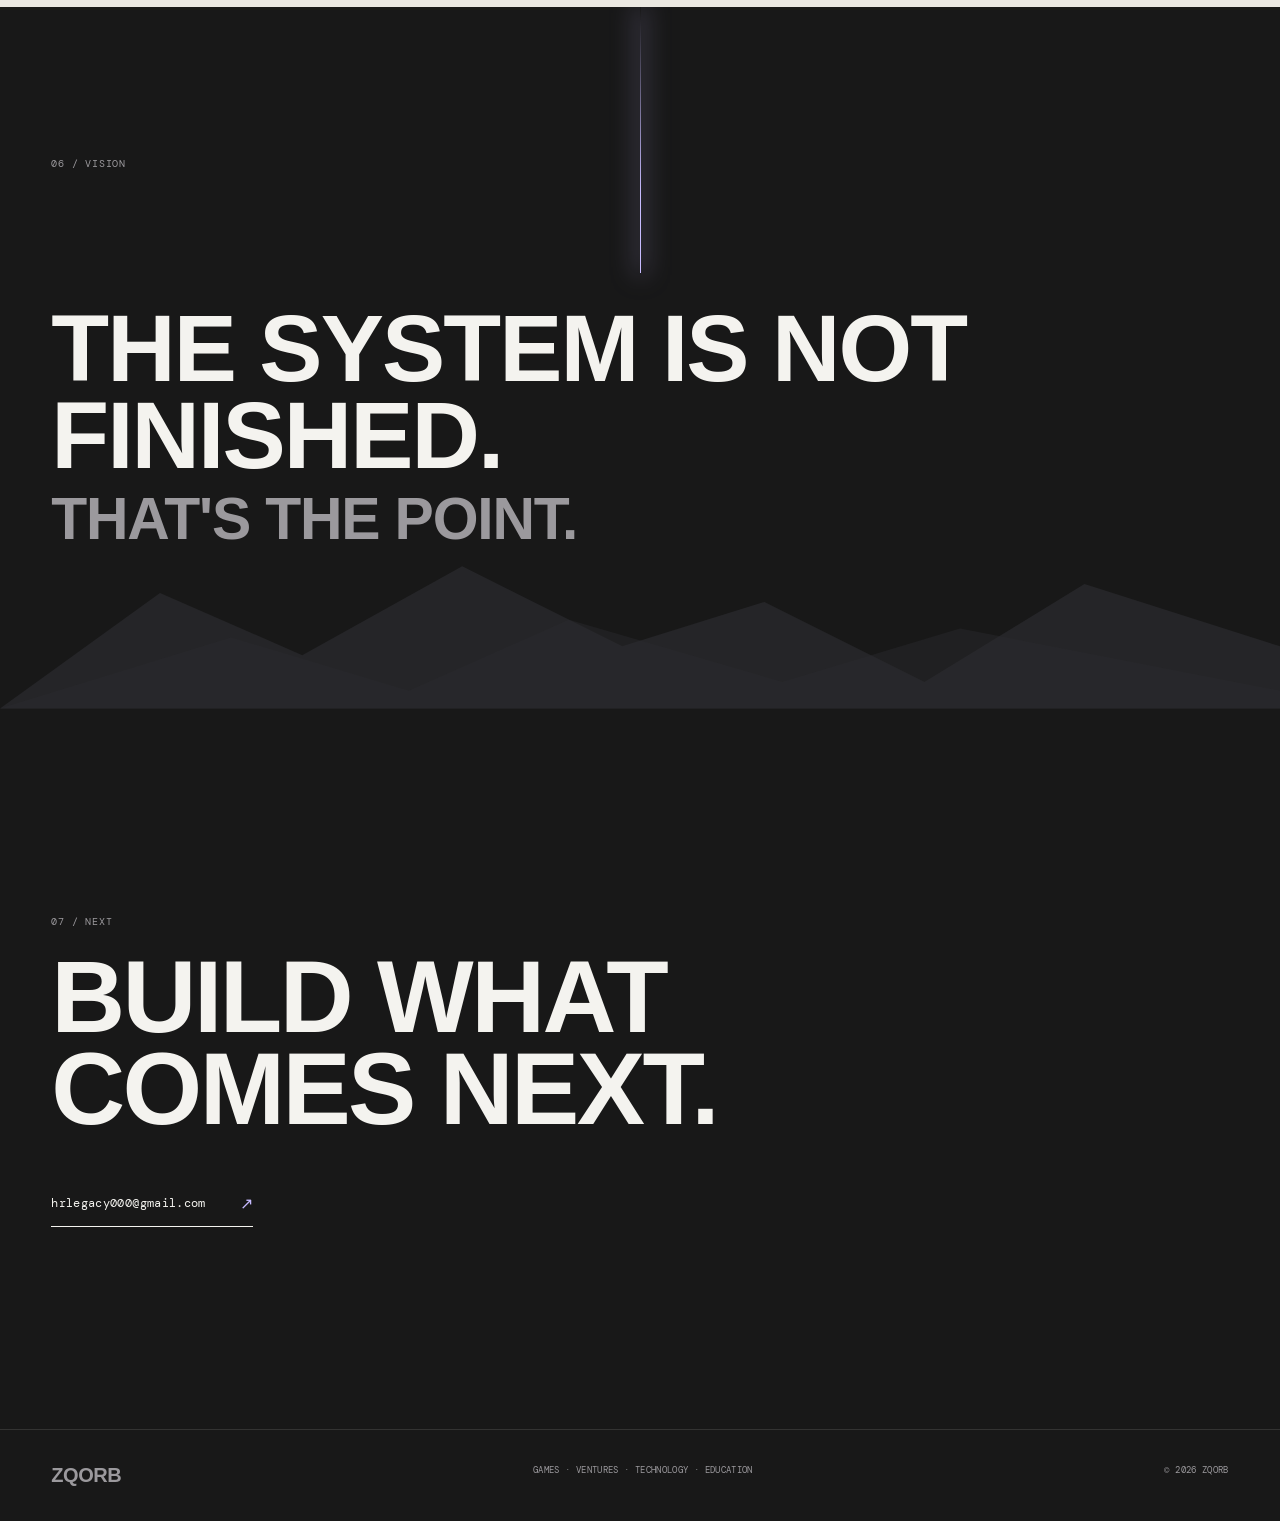
==== commit 5afa26e5: "Add files via upload Update ZQORB website" ====
--- a/index.html
+++ b/index.html
@@ -3,12 +3,14 @@
 <head>
   <meta charset="utf-8">
   <meta name="viewport" content="width=device-width, initial-scale=1">
-  <meta name="theme-color" content="#f4f1ea">
+  <meta name="theme-color" content="#181818">
   <meta name="description" content="ZQORB — Building what comes next. Games. Ventures. Technology. Education.">
   <title>ZQORB — Building What Comes Next.</title>
   <link rel="preconnect" href="https://fonts.googleapis.com">
   <link rel="preconnect" href="https://fonts.gstatic.com" crossorigin>
-  <link href="https://fonts.googleapis.com/css2?family=DM+Mono:wght@400;500&family=Inter:wght@400;500;600;700;800&display=swap" rel="stylesheet">
+  <link rel="preconnect" href="https://api.fontshare.com">
+  <link href="https://fonts.googleapis.com/css2?family=DM+Mono:wght@400;500&display=swap" rel="stylesheet">
+  <link href="https://api.fontshare.com/v2/css?f[]=clash-display@500,600,700&f[]=general-sans@400,500,600&display=swap" rel="stylesheet">
   <link rel="stylesheet" href="styles.css">
 </head>
 <body>
@@ -16,10 +18,11 @@
   <div class="cursor-dot"></div>
 
   <header class="nav" id="nav">
-    <a class="brand" href="#top" aria-label="ZQORB home">ZQORB</a>
+    <a class="brand" href="#top" aria-label="ZQORB home"><span class="dot"></span>ZQORB</a>
     <nav class="nav-links" aria-label="Primary navigation">
       <a href="#work">Work</a>
       <a href="#ecosystem">Ecosystem</a>
+      <a href="#ventures">Ventures</a>
       <a href="#courses">Courses</a>
       <a href="#founder">About</a>
     </nav>
@@ -36,86 +39,135 @@
 
       <div class="hero-stage">
         <div class="hero-kicker reveal">01 / INTRODUCTION</div>
-        <h1 class="hero-title" data-split>BUILDING<br><em>WHAT COMES NEXT.</em></h1>
+        <h1 class="hero-title reveal">BUILDING<br>WHAT COMES NEXT.</h1>
         <div class="hero-side reveal">
-          <p>Games. Ventures. Technology. Education.</p>
-          <span class="scroll-cue">SCROLL TO EXPLORE <b>↓</b></span>
-        </div>
+          <p>Games. Ventures. Technology. Education. All connected by one system.</p>
+        </div>
+        <div class="hero-orbit" aria-hidden="true"></div>
       </div>
 
       <div class="hero-bottom reveal">
         <span>SELECTED WORK / 03</span>
-        <span>SCROLL — 001</span>
-      </div>
-    </section>
-
-    <section class="intro section-pad" id="ecosystem">
-      <div class="section-label">02 / ECOSYSTEM</div>
-      <div class="intro-grid">
-        <h2 class="display reveal">ONE ECOSYSTEM.<br><i>MANY THINGS</i><br>TO BUILD.</h2>
-        <div class="intro-copy reveal">
-          <p>ZQORB is a space for ideas that deserve to become real things — from interactive worlds and software to learning systems and future ventures.</p>
-          <p class="muted">Not a finished company. A growing ecosystem.</p>
-        </div>
-      </div>
-    </section>
-
-    <section class="ecosystem-grid section-pad">
-      <article class="eco-card reveal magnetic-card">
-        <span>01</span><h3>TECHNOLOGY</h3><p>Tools, systems and intelligent products built around useful technology.</p><b>EXPLORE ↗</b>
-      </article>
-      <article class="eco-card eco-dark reveal magnetic-card">
-        <span>02</span><h3>GAMES</h3><p>Original worlds, mechanics and stories designed to be experienced.</p><b>EXPLORE ↗</b>
-      </article>
-      <article class="eco-card reveal magnetic-card">
-        <span>03</span><h3>VENTURES</h3><p>Long-term ideas that can grow into independent businesses.</p><b>EXPLORE ↗</b>
-      </article>
-      <article class="eco-card eco-violet reveal magnetic-card">
-        <span>04</span><h3>EDUCATION</h3><p>Practical learning built around thinking, making and shipping.</p><b>EXPLORE ↗</b>
-      </article>
+        <span class="scroll-cue">SCROLL TO EXPLORE <b>↓</b></span>
+      </div>
+    </section>
+
+    <section class="eco-section" id="ecosystem">
+      <div class="section-pad" style="padding-bottom:0">
+        <div class="section-label">02 / ECOSYSTEM</div>
+        <div class="intro-grid">
+          <h2 class="display reveal">ONE ECOSYSTEM.<br>MANY THINGS<br>TO BUILD.</h2>
+          <div class="intro-copy reveal">
+            <p>ZQORB is a space for ideas that deserve to become real things — from interactive worlds and software to learning systems and future ventures.</p>
+            <p class="muted">Not a finished company. A growing ecosystem.</p>
+          </div>
+        </div>
+      </div>
+
+      <div class="ecosystem-grid">
+        <article class="eco-card reveal" id="technology-card">
+          <div>
+            <span class="num">01</span>
+            <div class="eco-icon" aria-hidden="true">
+              <svg width="26" height="26" viewBox="0 0 26 26" fill="none" stroke="currentColor" stroke-width="1.3"><circle cx="6" cy="7" r="2.6"/><circle cx="20" cy="7" r="2.6"/><circle cx="13" cy="19" r="2.6"/><path d="M8.2 8.4 11 17M17.8 8.4 15 17M8.6 7h8.8"/></svg>
+            </div>
+          </div>
+          <div>
+            <h3>TECHNOLOGY</h3>
+            <p>Tools, systems and intelligent products built around useful technology.</p>
+            <b>EXPLORE ↗</b>
+          </div>
+        </article>
+
+        <article class="eco-card eco-dark reveal" id="games-card">
+          <div>
+            <span class="num">02</span>
+            <div class="eco-icon" aria-hidden="true">
+              <svg width="26" height="26" viewBox="0 0 26 26" fill="none" stroke="currentColor" stroke-width="1.3"><rect x="3" y="9" width="20" height="10" rx="4"/><path d="M8 12v4M6 14h4"/><circle cx="17.5" cy="12.5" r="1"/><circle cx="20" cy="15" r="1"/></svg>
+            </div>
+          </div>
+          <div>
+            <h3>GAMES</h3>
+            <p>Original worlds, mechanics and stories designed to be experienced.</p>
+            <b>EXPLORE ↗</b>
+          </div>
+        </article>
+
+        <article class="eco-card reveal" id="ventures">
+          <div>
+            <span class="num">03</span>
+            <div class="eco-icon" aria-hidden="true">
+              <svg width="26" height="26" viewBox="0 0 26 26" fill="none" stroke="currentColor" stroke-width="1.3"><path d="M3 19 10 12 15 16 23 6"/><path d="M17 6h6v6"/></svg>
+            </div>
+          </div>
+          <div>
+            <h3>VENTURES</h3>
+            <p>Long-term ideas that can grow into independent businesses.</p>
+            <b>EXPLORE ↗</b>
+          </div>
+        </article>
+
+        <article class="eco-card eco-lav reveal" id="education-card">
+          <div>
+            <span class="num">04</span>
+            <div class="eco-icon" aria-hidden="true">
+              <svg width="26" height="26" viewBox="0 0 26 26" fill="none" stroke="currentColor" stroke-width="1.3"><path d="M13 5 24 10 13 15 2 10Z"/><path d="M7 12v6c0 1.4 2.7 3 6 3s6-1.6 6-3v-6"/></svg>
+            </div>
+          </div>
+          <div>
+            <h3>EDUCATION</h3>
+            <p>Practical learning built around thinking, making and shipping.</p>
+            <b>EXPLORE ↗</b>
+          </div>
+        </article>
+      </div>
+      <div style="height:150px"></div>
     </section>
 
     <section class="work section-pad" id="work">
       <div class="section-head reveal">
-        <div><span class="section-label">03 / SELECTED WORK</span><h2>THINGS<br><i>IN MOTION.</i></h2></div>
+        <div><span class="section-label">03 / SELECTED WORK</span><h2>THINGS<br>IN MOTION.</h2></div>
         <p>Projects are treated as living workspaces — not decorative portfolio cards.</p>
       </div>
 
       <div id="projectGrid" class="project-grid"></div>
     </section>
 
-    <section class="workspace section-pad" id="workspace">
-      <div class="workspace-top">
-        <div>
-          <span class="section-label">PROJECT WORKSPACE</span>
-          <h2 id="workspaceTitle">SELECT A PROJECT.</h2>
-        </div>
-        <button class="close-workspace" id="closeWorkspace">CLOSE ×</button>
-      </div>
-      <div class="workspace-grid">
-        <div class="workspace-media" id="workspaceMedia">
-          <div class="media-placeholder"><span>PROJECT MEDIA</span><small>Add images inside the project /images folder.</small></div>
-        </div>
-        <div class="workspace-info">
-          <div class="workspace-status" id="workspaceStatus"></div>
-          <p id="workspaceDescription"></p>
-          <div class="tag-list" id="workspaceTags"></div>
-          <div class="workspace-actions">
-            <a id="workspaceFolder" class="button magnetic" href="#" target="_blank" rel="noopener">PROJECT FOLDER ↗</a>
-          </div>
-        </div>
-      </div>
-      <div class="workspace-files">
-        <div class="file-panel">
-          <div class="file-panel-head"><span>DOCUMENTS</span><label class="upload-label">+ ADD FILES<input type="file" class="file-input" data-kind="docs" multiple></label></div>
-          <div class="file-list" id="docList"><span class="empty">No documents added yet.</span></div>
-        </div>
-        <div class="file-panel">
-          <div class="file-panel-head"><span>IMAGES</span><label class="upload-label">+ ADD IMAGES<input type="file" class="file-input" data-kind="images" accept="image/*" multiple></label></div>
-          <div class="image-list" id="imageList"><span class="empty">No images added yet.</span></div>
-        </div>
-      </div>
-      <p class="upload-note">Browser uploads are preview-only. For permanent deployment, place files in the matching <code>projects/&lt;project&gt;/</code> folders and push to GitHub. The UI is intentionally ready for a future storage/backend layer.</p>
+    <section class="workspace" id="workspace">
+      <div class="section-pad" style="padding-bottom:0">
+        <div class="workspace-top">
+          <div>
+            <span class="section-label">PROJECT WORKSPACE</span>
+            <h2 id="workspaceTitle">SELECT A PROJECT.</h2>
+          </div>
+          <button class="close-workspace" id="closeWorkspace">CLOSE ×</button>
+        </div>
+        <div class="workspace-grid">
+          <div class="workspace-media" id="workspaceMedia">
+            <div class="media-placeholder"><span>PROJECT MEDIA</span><small>Add images inside the project /images folder.</small></div>
+          </div>
+          <div class="workspace-info">
+            <div class="workspace-status" id="workspaceStatus"></div>
+            <p id="workspaceDescription"></p>
+            <div class="tag-list" id="workspaceTags"></div>
+            <div class="workspace-actions">
+              <a id="workspaceFolder" class="button magnetic" href="#" target="_blank" rel="noopener">PROJECT FOLDER ↗</a>
+            </div>
+          </div>
+        </div>
+        <div class="workspace-files">
+          <div class="file-panel">
+            <div class="file-panel-head"><span>DOCUMENTS</span><label class="upload-label">+ ADD FILES<input type="file" class="file-input" data-kind="docs" multiple></label></div>
+            <div class="file-list" id="docList"><span class="empty">No documents added yet.</span></div>
+          </div>
+          <div class="file-panel">
+            <div class="file-panel-head"><span>IMAGES</span><label class="upload-label">+ ADD IMAGES<input type="file" class="file-input" data-kind="images" accept="image/*" multiple></label></div>
+            <div class="image-list" id="imageList"><span class="empty">No images added yet.</span></div>
+          </div>
+        </div>
+        <p class="upload-note">Browser uploads are preview-only. For permanent deployment, place files in the matching <code>projects/&lt;project&gt;/</code> folders and push to GitHub. The UI is intentionally ready for a future storage/backend layer.</p>
+      </div>
+      <div style="height:150px"></div>
     </section>
 
     <section class="courses section-pad" id="courses">
@@ -123,7 +175,7 @@
       <div class="course-layout">
         <div>
           <span class="eyebrow">ZQORB LEARNING</span>
-          <h2>BUILD<br><i>MODE.</i></h2>
+          <h2>BUILD<br>MODE.</h2>
         </div>
         <div class="course-copy">
           <p class="course-sub">AI × CODE × AUTOMATION × SAAS</p>
@@ -137,9 +189,25 @@
     <section class="founder section-pad" id="founder">
       <div class="section-label">05 / FOUNDER</div>
       <div class="founder-grid">
-        <div class="founder-number">H</div>
-        <div>
-          <h2>BUILT<br><i>BY HAMID.</i></h2>
+        <div class="founder-visual reveal">
+          <svg viewBox="0 0 300 400" preserveAspectRatio="xMidYMid slice" role="img" aria-label="">
+            <defs>
+              <linearGradient id="fSky" x1="0" y1="0" x2="0" y2="1">
+                <stop offset="0" stop-color="#3A3840"/><stop offset="1" stop-color="#232226"/>
+              </linearGradient>
+            </defs>
+            <rect width="300" height="400" fill="url(#fSky)"/>
+            <circle cx="215" cy="95" r="30" fill="none" stroke="#C7BBFF" stroke-width="1" opacity=".5"/>
+            <path d="M0 300 L60 250 L110 275 L160 220 L210 260 L300 200 L300 400 L0 400 Z" fill="#181818"/>
+            <path d="M151 220 L169 220 L160 199 Z" fill="#D9D2E8"/>
+            <circle cx="160" cy="196" r="7" fill="#D9D2E8"/>
+          </svg>
+          <div class="founder-swatch" aria-hidden="true">
+            <svg viewBox="0 0 38 38"><defs><pattern id="stripe" width="6" height="6" patternTransform="rotate(45)" patternUnits="userSpaceOnUse"><line x1="0" y1="0" x2="0" y2="6" stroke="#8B84A0" stroke-width="2.4"/></pattern></defs><rect width="38" height="38" fill="url(#stripe)"/></svg>
+          </div>
+        </div>
+        <div class="founder-copy">
+          <h2>BUILT<br>BY HAMID.</h2>
           <p>ZQORB started as a personal space to turn curiosity into actual work. The goal is simple: build useful things, learn in public, and let each project become better than the last.</p>
           <div class="founder-line"></div>
           <span class="signature">ZQORB / 2026—∞</span>
@@ -149,32 +217,36 @@
 
     <section class="vision section-pad">
       <div class="section-label">06 / VISION</div>
-      <div class="vision-wrap">
-        <p>THE SYSTEM IS <i>NOT FINISHED.</i></p>
+      <div class="vision-beam" aria-hidden="true"></div>
+      <div class="vision-wrap reveal">
+        <p>THE SYSTEM IS NOT FINISHED.</p>
         <p>THAT'S THE POINT.</p>
       </div>
+      <svg class="vision-mountains" viewBox="0 0 1440 220" preserveAspectRatio="none" aria-hidden="true">
+        <path d="M0 220 L180 90 L340 160 L520 60 L700 150 L860 100 L1040 190 L1220 80 L1440 150 L1440 220 Z" fill="currentColor" opacity=".7"/>
+        <path d="M0 220 L260 140 L460 200 L640 120 L880 190 L1080 130 L1440 200 L1440 220 Z" fill="currentColor" opacity=".45"/>
+      </svg>
     </section>
 
     <section class="cta section-pad" id="contact">
       <div class="cta-inner">
         <span class="section-label">07 / NEXT</span>
-        <h2>BUILD WHAT<br><i>COMES NEXT.</i></h2>
+        <h2>BUILD WHAT<br>COMES NEXT.</h2>
         <a class="cta-mail magnetic" href="mailto:hrlegacy000@gmail.com">hrlegacy000@gmail.com <span>↗</span></a>
       </div>
     </section>
   </main>
 
   <footer>
-    <div class="footer-brand">ZQORB</div>
+    <div class="brand">ZQORB</div>
     <div>GAMES · VENTURES · TECHNOLOGY · EDUCATION</div>
     <div>© <span id="year"></span> ZQORB</div>
   </footer>
 
   <div class="mobile-menu" id="mobileMenu">
-    <a href="#work">Work</a><a href="#ecosystem">Ecosystem</a><a href="#courses">Courses</a><a href="#founder">About</a><a href="#contact">Contact ↗</a>
+    <a href="#work">Work</a><a href="#ecosystem">Ecosystem</a><a href="#ventures">Ventures</a><a href="#courses">Courses</a><a href="#founder">About</a><a href="#contact">Contact ↗</a>
   </div>
 
-  <script src="projects.json" type="application/json" id="projectData"></script>
   <script src="script.js"></script>
 </body>
-</html>+</html>
--- a/styles.css
+++ b/styles.css
@@ -1,143 +1,242 @@
 :root{
-  --paper:#F5F3EE;
-  --paper-2:#EAE8E1;
-  --ink:#111111;
-  --muted:#77756F;
-  --line:rgba(17,17,17,.15);
-  --violet:#B7FF3C;
-  --violet-2:#C8FF73;
-  --cyan:#D9FF9A;
-  --black:#101010;
-  --white:#F8F7F2;
-  --max:1440px;
+  --bg:#181818;
+  --bg-2:#1D1C1F;
+  --panel:#F4F3EF;
+  --panel-2:#EAE7E1;
+  --surface:#232226;
+  --surface-2:#2C2B30;
+  --ink:#F4F3EF;
+  --ink-dim:#9B999D;
+  --ink-on-panel:#181818;
+  --ink-on-panel-dim:#6E6C70;
+  --border:rgba(244,243,239,.12);
+  --border-strong:rgba(244,243,239,.22);
+  --border-on-panel:rgba(24,24,24,.14);
+  --lavender:#C7BBFF;
+  --lavender-soft:#D9D2E8;
+  --lavender-dim:#8B84A0;
+  --null-red:#A6423C;
+  --max:1360px;
+  --ease:cubic-bezier(.16,.8,.24,1);
 }
 *{box-sizing:border-box}
 html{scroll-behavior:smooth}
-body{margin:0;background:var(--paper);color:var(--ink);font-family:Inter,Arial,sans-serif;overflow-x:hidden}
-body:before{content:"";position:fixed;inset:0;pointer-events:none;background:radial-gradient(circle at 78% 8%,rgba(183,255,60,.09),transparent 20%);z-index:-2}
+body{margin:0;background:var(--bg);color:var(--ink);font-family:"General Sans",Arial,sans-serif;overflow-x:hidden;-webkit-font-smoothing:antialiased}
+h1,h2,h3,.font-display{font-family:"Clash Display","General Sans",sans-serif}
 a{color:inherit;text-decoration:none}
-button,input{font:inherit}
-.grain{position:fixed;inset:-50%;z-index:50;pointer-events:none;opacity:.055;background-image:url("data:image/svg+xml,%3Csvg viewBox='0 0 180 180' xmlns='http://www.w3.org/2000/svg'%3E%3Cfilter id='n'%3E%3CfeTurbulence type='fractalNoise' baseFrequency='.9' numOctaves='4' stitchTiles='stitch'/%3E%3C/filter%3E%3Crect width='100%25' height='100%25' filter='url(%23n)' opacity='.7'/%3E%3C/svg%3E");animation:grain .2s steps(2) infinite}
-@keyframes grain{0%{transform:translate(0,0)}25%{transform:translate(2%,-1%)}50%{transform:translate(-1%,2%)}75%{transform:translate(1%,1%)}100%{transform:translate(-2%,-1%)}}
-.nav{position:fixed;top:0;left:0;right:0;height:82px;padding:0 4vw;display:flex;align-items:center;justify-content:space-between;z-index:40;mix-blend-mode:multiply;transition:.35s ease}
-.nav.scrolled{background:rgba(242,239,232,.82);backdrop-filter:blur(14px);height:68px;border-bottom:1px solid var(--line)}
-.brand,.footer-brand{font-family:Inter,sans-serif;font-weight:800;letter-spacing:-.08em}
-.brand{font-size:25px;transform:scaleX(1.07);display:inline-block}
-.nav-links{display:flex;gap:30px;font-size:12px;text-transform:uppercase;letter-spacing:.08em}
-.nav-links a,.nav-contact{opacity:.65;transition:.2s}
+button,input{font:inherit;color:inherit}
+svg{display:block}
+::selection{background:var(--lavender);color:#181818}
+:focus-visible{outline:1.5px solid var(--lavender);outline-offset:3px}
+
+body:before{content:"";position:fixed;inset:0;pointer-events:none;z-index:-2;
+  background:radial-gradient(ellipse 70% 45% at 82% 0%,rgba(199,187,255,.10),transparent 60%),
+             radial-gradient(ellipse 60% 40% at 6% 100%,rgba(199,187,255,.05),transparent 60%);
+}
+.grain{position:fixed;inset:-50%;z-index:60;pointer-events:none;opacity:.035;mix-blend-mode:overlay;
+  background-image:url("data:image/svg+xml,%3Csvg viewBox='0 0 180 180' xmlns='http://www.w3.org/2000/svg'%3E%3Cfilter id='n'%3E%3CfeTurbulence type='fractalNoise' baseFrequency='.9' numOctaves='4' stitchTiles='stitch'/%3E%3C/filter%3E%3Crect width='100%25' height='100%25' filter='url(%23n)' opacity='.9'/%3E%3C/svg%3E");
+  animation:grain .3s steps(2) infinite}
+@keyframes grain{0%{transform:translate(0,0)}25%{transform:translate(1.5%,-1%)}50%{transform:translate(-1%,1.5%)}75%{transform:translate(1%,1%)}100%{transform:translate(-1.5%,-1%)}}
+
+/* ---------- nav ---------- */
+.nav{position:fixed;top:0;left:0;right:0;height:84px;padding:0 4vw;display:flex;align-items:center;justify-content:space-between;z-index:40;transition:background .4s var(--ease),height .4s var(--ease),border-color .4s var(--ease);border-bottom:1px solid transparent}
+.nav.scrolled{background:rgba(24,24,24,.72);backdrop-filter:blur(16px) saturate(140%);height:68px;border-bottom-color:var(--border)}
+.brand{font-family:"Clash Display",sans-serif;font-weight:600;font-size:20px;letter-spacing:-.02em;display:flex;align-items:center;gap:8px}
+.brand .dot{width:6px;height:6px;border-radius:50%;background:var(--lavender)}
+.nav-links{display:flex;gap:34px;font:11px "DM Mono",monospace;text-transform:uppercase;letter-spacing:.07em}
+.nav-links a,.nav-contact{opacity:.62;transition:opacity .25s}
 .nav-links a:hover,.nav-contact:hover{opacity:1}
-.nav-contact{font-size:12px;text-transform:uppercase;letter-spacing:.08em}
-.nav-contact span{font-size:15px;margin-left:7px}
-.menu{display:none;border:0;background:none}
-.hero{min-height:100vh;padding:120px 4vw 30px;position:relative;display:flex;flex-direction:column;justify-content:space-between;overflow:hidden}
-.hero-meta,.hero-bottom{display:flex;justify-content:space-between;text-transform:uppercase;font:11px "DM Mono",monospace;letter-spacing:.06em;opacity:.55}
-.hero-stage{position:relative;min-height:63vh;display:flex;align-items:center}
-.hero-kicker{position:absolute;left:0;top:7vh;font:11px "DM Mono",monospace}
-.hero-title{font-size:clamp(64px,11.5vw,180px);line-height:.78;letter-spacing:-.085em;font-weight:700;margin:0;position:relative;z-index:2}
-.hero-title em,.display i,.section-head h2 i,.course-layout h2 i,.founder-grid h2 i,.vision-wrap i,.cta h2 i{font-style:normal;color:var(--violet)}
-.hero-side{position:absolute;right:1%;bottom:7%;width:190px;font-size:14px;line-height:1.35}
-.scroll-cue{display:block;margin-top:35px;font:10px "DM Mono",monospace;letter-spacing:.05em}
-.scroll-cue b{float:right}
-
+.nav-contact{font:11px "DM Mono",monospace;text-transform:uppercase;letter-spacing:.07em;display:flex;align-items:center;gap:8px;border:1px solid var(--border-strong);padding:9px 15px}
+.nav-contact span{font-size:13px}
+.menu{display:none;border:0;background:none;cursor:pointer;padding:6px}
+.menu span{width:22px;height:1px;background:var(--ink);display:block;margin:5px 0;transition:.3s}
+
+/* ---------- hero ---------- */
+.hero{min-height:100vh;padding:150px 4vw 34px;position:relative;display:flex;flex-direction:column;justify-content:space-between;overflow:hidden}
+.hero-meta,.hero-bottom{display:flex;justify-content:space-between;font:11px "DM Mono",monospace;text-transform:uppercase;letter-spacing:.07em;color:var(--ink-dim)}
+.hero-stage{position:relative;min-height:56vh;display:flex;align-items:center}
+.hero-kicker{position:absolute;left:2px;top:6vh;font:11px "DM Mono",monospace;color:var(--ink-dim);letter-spacing:.06em}
+.hero-title{font-size:clamp(58px,11vw,176px);line-height:.86;letter-spacing:-.03em;font-weight:600;margin:0;position:relative;z-index:2;max-width:16ch}
+.hero-side{position:absolute;right:2px;bottom:9%;width:220px;font-size:14px;line-height:1.5;color:var(--ink-dim)}
+.hero-side p{margin:0 0 34px}
+.scroll-cue{display:flex;justify-content:space-between;align-items:center;font:10px "DM Mono",monospace;letter-spacing:.05em;color:var(--ink-dim)}
+.scroll-cue b{font-weight:400;color:var(--lavender);animation:bob 2.2s ease-in-out infinite}
+@keyframes bob{0%,100%{transform:translateY(0)}50%{transform:translateY(4px)}}
+.hero-orbit{position:absolute;right:-8vw;bottom:-14vw;width:52vw;height:52vw;border-radius:50%;border:1px solid rgba(199,187,255,.16);pointer-events:none}
+.hero-orbit:before{content:"";position:absolute;inset:9%;border-radius:50%;border:1px solid rgba(199,187,255,.10)}
+.hero-orbit:after{content:"";position:absolute;width:6px;height:6px;border-radius:50%;background:var(--lavender);box-shadow:0 0 26px 4px rgba(199,187,255,.55);top:12%;left:22%}
+
+/* ---------- shared section chrome ---------- */
 .section-pad{padding:150px 4vw;max-width:var(--max);margin:auto}
-.section-label{font:10px "DM Mono",monospace;letter-spacing:.08em;opacity:.52}
-.intro-grid{display:grid;grid-template-columns:1.7fr .7fr;gap:7vw;margin-top:45px}
-.display{font-size:clamp(52px,8.6vw,125px);line-height:.83;letter-spacing:-.075em;margin:0;font-weight:650}
-.intro-copy{align-self:end;max-width:350px;font-size:16px;line-height:1.45}
-.muted{color:var(--muted);font-size:13px;margin-top:45px}
-.ecosystem-grid{display:grid;grid-template-columns:repeat(4,1fr);gap:1px;padding-top:0}
-.eco-card{min-height:410px;padding:28px;border:1px solid var(--line);display:flex;flex-direction:column;justify-content:space-between;transition:.5s cubic-bezier(.2,.8,.2,1);background:rgba(255,255,255,.12)}
-.eco-card:hover{transform:translateY(-12px) rotate(-1deg)}
-.eco-card span,.eco-card b{font:10px "DM Mono",monospace}
-.eco-card h3{font-size:28px;letter-spacing:-.05em;margin:0}
-.eco-card p{font-size:13px;line-height:1.45;max-width:210px;color:var(--muted)}
-.eco-dark{background:var(--black);color:var(--white);border-color:var(--black)}
-.eco-dark p{color:#aaa}
-.eco-violet{background:var(--violet);color:white;border-color:var(--violet)}
-.work{background:var(--paper)}
-.section-head{display:grid;grid-template-columns:1fr .4fr;gap:7vw;align-items:end;margin-bottom:70px}
-.section-head h2,.course-layout h2,.founder-grid h2,.cta h2{font-size:clamp(58px,9vw,135px);line-height:.8;letter-spacing:-.08em;margin:24px 0 0}
-.section-head>p{font-size:13px;line-height:1.5;color:var(--muted);max-width:300px}
-.project-grid{display:grid;grid-template-columns:repeat(12,1fr);gap:22px}
-.project-card{position:relative;min-height:560px;background:#dedad1;overflow:hidden;cursor:pointer}
-.project-card:nth-child(1){grid-column:span 7}
-.project-card:nth-child(2){grid-column:span 5;margin-top:100px}
-.project-card:nth-child(3){grid-column:span 6;margin-top:10px}
-.project-card:nth-child(4){grid-column:span 6}
-.project-visual{position:absolute;inset:0;background:radial-gradient(circle at 50% 40%,rgba(183,255,60,.32),transparent 25%),linear-gradient(135deg,#dedbd3,#aaa69e);transition:transform .8s cubic-bezier(.2,.8,.2,1);display:grid;place-items:center}
-.project-card:nth-child(2) .project-visual{background:radial-gradient(circle at 70% 35%,rgba(183,255,60,.26),transparent 25%),linear-gradient(135deg,#161616,#454545)}
-.project-card:nth-child(3) .project-visual{background:radial-gradient(circle at 30% 30%,rgba(183,255,60,.25),transparent 25%),linear-gradient(135deg,#eee9df,#c9c0b5)}
-.project-card:hover .project-visual{transform:scale(1.06)}
-.project-visual:after{content:"";width:42%;aspect-ratio:1;border-radius:50%;border:1px solid rgba(255,255,255,.45);box-shadow:0 0 80px rgba(255,255,255,.18);transform:rotate(25deg)}
-.project-overlay{position:absolute;inset:0;padding:28px;display:flex;flex-direction:column;justify-content:space-between;color:white;background:linear-gradient(180deg,rgba(0,0,0,.18),transparent 40%,rgba(0,0,0,.7))}
-.project-overlay .project-index{font:10px "DM Mono",monospace}
-.project-overlay h3{font-size:clamp(32px,4vw,64px);line-height:.85;letter-spacing:-.065em;margin:0 0 12px}
-.project-overlay p{font-size:12px;max-width:350px;opacity:.78;margin:0}
-.project-tags{display:flex;gap:7px;flex-wrap:wrap;margin-top:18px}
-.project-tags span{font:9px "DM Mono",monospace;border:1px solid rgba(255,255,255,.35);padding:7px 9px;border-radius:20px}
-.workspace{background:var(--black);color:var(--white);max-width:none;display:none}
+.section-label{font:10px "DM Mono",monospace;letter-spacing:.08em;color:var(--ink-dim);text-transform:uppercase}
+.display{font-size:clamp(48px,7.6vw,110px);line-height:.92;letter-spacing:-.025em;margin:0;font-weight:550}
+
+/* ---------- ecosystem (light contrast panel) ---------- */
+.eco-section{background:var(--panel);color:var(--ink-on-panel)}
+.eco-section .section-label{color:var(--ink-on-panel-dim)}
+.intro-grid{display:grid;grid-template-columns:1.6fr .8fr;gap:7vw;margin-top:42px}
+.intro-copy{align-self:end;max-width:340px;font-size:16px;line-height:1.5;color:var(--ink-on-panel)}
+.intro-copy .muted{color:var(--ink-on-panel-dim);font-size:13px;margin-top:38px}
+.ecosystem-grid{display:grid;grid-template-columns:repeat(4,1fr);gap:1px;background:var(--border-on-panel);padding-top:0;margin-top:60px}
+.eco-card{min-height:400px;padding:30px 28px;border:none;display:flex;flex-direction:column;justify-content:space-between;transition:transform .5s var(--ease),background .4s;background:var(--panel)}
+.eco-card:nth-child(2){transform:translateY(30px)}
+.eco-card:hover{transform:translateY(-8px)}
+.eco-card:nth-child(2):hover{transform:translateY(22px)}
+.eco-card .eco-icon{color:var(--lavender-dim)}
+.eco-card span.num{font:10px "DM Mono",monospace;color:var(--ink-on-panel-dim)}
+.eco-card h3{font-family:"Clash Display",sans-serif;font-size:25px;letter-spacing:-.01em;margin:22px 0 10px;font-weight:600}
+.eco-card p{font-size:13px;line-height:1.5;max-width:200px;color:var(--ink-on-panel-dim)}
+.eco-card b{font:10px "DM Mono",monospace;font-weight:500;opacity:.7;display:inline-flex;align-items:center;gap:6px}
+.eco-dark{background:var(--bg);color:var(--ink)}
+.eco-dark span.num{color:var(--ink-dim)}
+.eco-dark p{color:var(--ink-dim)}
+.eco-dark .eco-icon{color:var(--lavender)}
+.eco-lav{background:var(--lavender-soft);color:var(--ink-on-panel)}
+.eco-lav .eco-icon{color:#6a5fa0}
+.eco-lav span.num,.eco-lav p{color:#5b5470}
+
+/* ---------- selected work ---------- */
+.work{background:var(--bg)}
+.section-head{display:grid;grid-template-columns:1fr .4fr;gap:7vw;align-items:end;margin-bottom:64px}
+.section-head h2{font-size:clamp(50px,7.4vw,108px);line-height:.9;letter-spacing:-.025em;margin:22px 0 0;font-weight:550}
+.section-head>p{font-size:13px;line-height:1.55;color:var(--ink-dim);max-width:280px}
+.project-grid{display:grid;grid-template-columns:repeat(12,1fr);gap:20px}
+.project-card{position:relative;min-height:540px;border-radius:2px;overflow:hidden;cursor:pointer;background:var(--surface);border:1px solid var(--border);transition:border-color .35s}
+.project-card:hover{border-color:var(--border-strong)}
+.project-card.pc-1{grid-column:span 5}
+.project-card.pc-2{grid-column:span 4;margin-top:70px}
+.project-card.pc-3{grid-column:span 3}
+.project-visual{position:absolute;inset:0;display:grid;place-items:center;overflow:hidden}
+.project-visual svg{width:100%;height:100%;transition:transform .9s var(--ease)}
+.project-card:hover .project-visual svg{transform:scale(1.045)}
+.project-card.lav{background:var(--lavender-soft)}
+.project-overlay{position:absolute;inset:0;padding:26px;display:flex;flex-direction:column;justify-content:space-between;pointer-events:none}
+.project-overlay .project-index{font:10px "DM Mono",monospace;letter-spacing:.05em}
+.project-card:not(.lav) .project-overlay{color:var(--ink)}
+.project-card:not(.lav) .project-index{color:var(--ink-dim)}
+.project-card.lav .project-overlay{color:var(--ink-on-panel)}
+.project-card.lav .project-index{color:#5b5470}
+.project-overlay h3{font-family:"Clash Display",sans-serif;font-size:clamp(26px,2.6vw,40px);line-height:.94;letter-spacing:-.01em;margin:0 0 10px;font-weight:600}
+.project-overlay h3 span{display:block;font:10px "DM Mono",monospace;font-weight:400;letter-spacing:.05em;margin-top:8px;opacity:.65}
+.project-overlay p{font-size:12.5px;max-width:290px;opacity:.7;margin:0;line-height:1.5}
+.project-tags{display:flex;gap:7px;flex-wrap:wrap;margin-top:16px}
+.project-tags span{font:9px "DM Mono",monospace;letter-spacing:.03em;border:1px solid currentColor;opacity:.5;padding:6px 9px}
+.project-arrow{position:absolute;top:26px;right:26px;font-size:15px;opacity:.55}
+
+/* ---------- workspace ---------- */
+.workspace{background:var(--bg-2);color:var(--ink);max-width:none;display:none;border-top:1px solid var(--border)}
 .workspace.open{display:block}
-.workspace-top{max-width:var(--max);margin:auto;display:flex;justify-content:space-between;align-items:flex-end;padding-bottom:65px}
-.workspace-top h2{font-size:clamp(45px,7vw,105px);line-height:.8;letter-spacing:-.07em;margin:24px 0 0}
-.close-workspace{background:none;border:0;color:inherit;font:10px "DM Mono",monospace;cursor:pointer}
+.workspace-top{max-width:var(--max);margin:auto;display:flex;justify-content:space-between;align-items:flex-end;padding-bottom:56px}
+.workspace-top h2{font-family:"Clash Display",sans-serif;font-size:clamp(38px,5.6vw,84px);line-height:.92;letter-spacing:-.02em;margin:20px 0 0;font-weight:600}
+.workspace-top h2 span{color:var(--lavender)}
+.close-workspace{background:none;border:1px solid var(--border-strong);color:inherit;font:10px "DM Mono",monospace;letter-spacing:.05em;cursor:pointer;padding:10px 14px}
 .workspace-grid,.workspace-files,.upload-note{max-width:var(--max);margin:auto}
-.workspace-grid{display:grid;grid-template-columns:1.5fr .7fr;gap:35px}
-.workspace-media{min-height:550px;background:#171717;display:grid;place-items:center;overflow:hidden}
+.workspace-grid{display:grid;grid-template-columns:1.5fr .7fr;gap:32px}
+.workspace-media{min-height:480px;background:var(--surface);display:grid;place-items:center;overflow:hidden;border:1px solid var(--border)}
 .workspace-media img{width:100%;height:100%;object-fit:cover;display:block}
-.media-placeholder{text-align:center;color:#777}
-.media-placeholder span{display:block;font:12px "DM Mono",monospace;margin-bottom:8px}
+.media-placeholder{text-align:center;color:var(--ink-dim)}
+.media-placeholder span{display:block;font:11px "DM Mono",monospace;margin-bottom:8px;letter-spacing:.05em}
 .media-placeholder small{font-size:11px}
-.workspace-info{padding:25px 0}
-.workspace-status{font:10px "DM Mono",monospace;color:var(--cyan);margin-bottom:25px}
-.workspace-info p{font-size:17px;line-height:1.45;max-width:500px;color:#c8c5be}
-.tag-list{display:flex;flex-wrap:wrap;gap:7px;margin:30px 0}
-.tag-list span{border:1px solid #343434;padding:8px 10px;font:9px "DM Mono",monospace}
-.button{display:inline-block;border:1px solid #444;padding:14px 17px;font:10px "DM Mono",monospace}
-.workspace-files{display:grid;grid-template-columns:1fr 1fr;gap:20px;margin-top:55px}
-.file-panel{border-top:1px solid #333;padding-top:18px;min-height:160px}
-.file-panel-head{display:flex;justify-content:space-between;font:10px "DM Mono",monospace;color:#999}
-.upload-label{cursor:pointer;color:var(--cyan)}
+.workspace-info{padding:22px 0}
+.workspace-status{font:10px "DM Mono",monospace;color:var(--lavender);margin-bottom:22px;letter-spacing:.05em}
+.workspace-info p{font-size:16px;line-height:1.55;max-width:480px;color:#C9C6C1}
+.tag-list{display:flex;flex-wrap:wrap;gap:7px;margin:28px 0}
+.tag-list span{border:1px solid var(--border-strong);padding:8px 10px;font:9px "DM Mono",monospace;letter-spacing:.03em}
+.button{display:inline-block;border:1px solid var(--border-strong);padding:14px 17px;font:10px "DM Mono",monospace;letter-spacing:.04em;transition:border-color .25s,background .25s}
+.button:hover{border-color:var(--lavender);background:rgba(199,187,255,.08)}
+.workspace-files{display:grid;grid-template-columns:1fr 1fr;gap:1px;margin-top:52px;background:var(--border)}
+.file-panel{background:var(--bg-2);padding:20px 22px 24px;min-height:150px}
+.file-panel-head{display:flex;justify-content:space-between;font:10px "DM Mono",monospace;color:var(--ink-dim);letter-spacing:.04em}
+.upload-label{cursor:pointer;color:var(--lavender)}
 .file-input{display:none}
-.file-list,.image-list{margin-top:22px;display:flex;flex-direction:column;gap:8px}
-.file-item{font-size:12px;color:#ccc;padding:8px 0;border-bottom:1px solid #242424}
-.image-thumb{width:90px;height:65px;object-fit:cover;margin-right:8px;vertical-align:middle}
-.empty{font-size:12px;color:#666}
-.upload-note{font-size:11px;color:#777;margin-top:25px}
+.file-list,.image-list{margin-top:20px;display:flex;flex-direction:column;gap:8px}
+.file-item{font-size:12px;color:#C9C6C1;padding:8px 0;border-bottom:1px solid var(--border)}
+.image-thumb{width:88px;height:62px;object-fit:cover;margin-right:8px;vertical-align:middle}
+.empty{font-size:12px;color:#6C6A6D}
+.upload-note{font-size:11px;color:#6C6A6D;margin-top:24px;line-height:1.6;max-width:640px}
 code{font-family:"DM Mono",monospace}
-.course-layout{display:grid;grid-template-columns:1fr .8fr;gap:10vw;margin-top:55px}
-.eyebrow{font:10px "DM Mono",monospace;color:var(--violet)}
-.course-copy{padding-top:15px;max-width:500px}
-.course-sub{font:11px "DM Mono",monospace;letter-spacing:.08em}
-.course-copy>p:not(.course-sub){font-size:18px;line-height:1.45;color:var(--muted)}
-.steps{display:flex;flex-wrap:wrap;gap:8px;margin:45px 0}
-.steps span{border:1px solid var(--line);padding:9px 11px;font:9px "DM Mono",monospace}
-.text-link{font:10px "DM Mono",monospace;border-bottom:1px solid var(--ink);padding-bottom:7px}
-.text-link span{margin-left:20px}
-.founder{background:var(--paper-2)}
-.founder-grid{display:grid;grid-template-columns:.7fr 1fr;gap:5vw;margin-top:55px}
-.founder-number{font-size:clamp(150px,25vw,360px);font-weight:800;line-height:.6;letter-spacing:-.12em;color:var(--violet);opacity:.8}
-.founder-grid p{max-width:530px;font-size:18px;line-height:1.5;color:var(--muted);margin-top:45px}
-.founder-line{height:1px;background:var(--line);max-width:530px;margin:70px 0 15px}
-.signature{font:10px "DM Mono",monospace;opacity:.5}
-.vision{background:var(--black);color:var(--white);min-height:75vh;display:flex;flex-direction:column;justify-content:space-between}
-.vision-wrap{font-size:clamp(45px,8vw,120px);line-height:.84;letter-spacing:-.075em;max-width:1050px}
-.vision-wrap p{margin:0 0 15px}
-.cta{min-height:85vh;display:flex;align-items:center}
+
+/* ---------- courses ---------- */
+.courses{background:var(--bg)}
+.course-layout{display:grid;grid-template-columns:1fr .85fr;gap:9vw;margin-top:50px}
+.course-layout h2{font-family:"Clash Display",sans-serif;font-size:clamp(52px,8.2vw,120px);line-height:.9;letter-spacing:-.025em;margin:18px 0 0;font-weight:600}
+.eyebrow{font:10px "DM Mono",monospace;color:var(--lavender);letter-spacing:.06em}
+.course-copy{padding-top:12px;max-width:480px}
+.course-sub{font:11px "DM Mono",monospace;letter-spacing:.07em;color:var(--ink-dim)}
+.course-copy>p:not(.course-sub){font-size:17px;line-height:1.5;color:#C9C6C1;margin-top:16px}
+.steps{display:flex;flex-wrap:wrap;gap:0;margin:44px 0;border:1px solid var(--border)}
+.steps span{padding:12px 15px;font:9px "DM Mono",monospace;letter-spacing:.03em;color:var(--ink-dim);border-right:1px solid var(--border)}
+.steps span:last-child{border-right:none}
+.text-link{font:10px "DM Mono",monospace;letter-spacing:.04em;border-bottom:1px solid var(--ink);padding-bottom:7px;display:inline-flex;gap:16px}
+
+/* ---------- founder ---------- */
+.founder{background:var(--panel-2);color:var(--ink-on-panel)}
+.founder .section-label{color:var(--ink-on-panel-dim)}
+.founder-grid{display:grid;grid-template-columns:.62fr 1fr;gap:5vw;margin-top:50px;align-items:start}
+.founder-visual{position:relative;aspect-ratio:3/4;background:var(--surface);overflow:hidden}
+.founder-visual svg{width:100%;height:100%}
+.founder-swatch{position:absolute;top:16px;right:16px;width:38px;height:38px;background:var(--lavender-soft);opacity:.9}
+.founder-swatch svg{position:absolute;inset:0}
+.founder-grid h2{font-family:"Clash Display",sans-serif;font-size:clamp(46px,7.2vw,100px);line-height:.92;letter-spacing:-.02em;margin:0;font-weight:600}
+.founder-copy{padding-top:6px}
+.founder-copy p{max-width:520px;font-size:17px;line-height:1.55;color:var(--ink-on-panel-dim);margin-top:36px}
+.founder-line{height:1px;background:var(--border-on-panel);max-width:520px;margin:56px 0 15px}
+.signature{font:10px "DM Mono",monospace;color:var(--ink-on-panel-dim);letter-spacing:.04em}
+
+/* ---------- vision ---------- */
+.vision{background:var(--bg);color:var(--ink);min-height:78vh;display:flex;flex-direction:column;justify-content:space-between;position:relative;overflow:hidden}
+.vision-beam{position:absolute;left:50%;top:0;width:1px;height:38%;background:linear-gradient(180deg,transparent,var(--lavender) 70%,var(--lavender));box-shadow:0 0 24px 2px rgba(199,187,255,.5)}
+.vision-wrap{position:relative;z-index:2;max-width:1100px}
+.vision-wrap p{margin:0 0 12px;font-family:"Clash Display",sans-serif;font-weight:600;letter-spacing:-.02em}
+.vision-wrap p:first-child{font-size:clamp(42px,7.4vw,108px);line-height:.92}
+.vision-wrap p:last-child{font-size:clamp(30px,4.6vw,64px);line-height:.94;color:var(--ink-dim)}
+.vision-mountains{position:absolute;left:0;right:0;bottom:0;width:100%;color:var(--surface-2);z-index:1}
+
+/* ---------- cta ---------- */
+.cta{min-height:80vh;display:flex;align-items:center;background:var(--bg)}
 .cta-inner{width:100%}
-.cta-mail{display:inline-flex;gap:40px;margin-top:65px;font:12px "DM Mono",monospace;border-bottom:1px solid var(--ink);padding-bottom:12px}
-.cta-mail span{font-size:17px}
-footer{padding:35px 4vw;display:flex;justify-content:space-between;gap:20px;border-top:1px solid var(--line);font:9px "DM Mono",monospace;opacity:.6}
+.cta h2{font-family:"Clash Display",sans-serif;font-size:clamp(50px,8vw,120px);line-height:.9;letter-spacing:-.025em;margin:22px 0 0;font-weight:600}
+.cta-mail{display:inline-flex;gap:34px;align-items:center;margin-top:58px;font:12px "DM Mono",monospace;letter-spacing:.03em;border-bottom:1px solid var(--ink);padding-bottom:12px;transition:gap .3s var(--ease)}
+.cta-mail:hover{gap:46px}
+.cta-mail span{font-size:16px;color:var(--lavender)}
+
+footer{padding:34px 4vw;display:flex;justify-content:space-between;gap:20px;border-top:1px solid var(--border);font:9px "DM Mono",monospace;letter-spacing:.04em;color:var(--ink-dim)}
 .mobile-menu{display:none}
-.reveal{opacity:0;transform:translateY(25px);transition:opacity .8s ease,transform .8s cubic-bezier(.2,.8,.2,1)}
+.reveal{opacity:0;transform:translateY(22px);transition:opacity .8s var(--ease),transform .8s var(--ease)}
 .reveal.visible{opacity:1;transform:none}
-.cursor-dot{position:fixed;width:8px;height:8px;border-radius:50%;background:var(--ink);pointer-events:none;z-index:100;transform:translate(-50%,-50%);mix-blend-mode:difference}
-@media(max-width:900px){
- .nav-links,.nav-contact{display:none}.menu{display:flex;flex-direction:column;gap:5px}.menu span{width:25px;height:1px;background:var(--ink);display:block}
- .mobile-menu{position:fixed;inset:0;background:var(--paper);z-index:35;padding:120px 7vw;display:flex;flex-direction:column;gap:20px;transform:translateY(-100%);transition:.5s}.mobile-menu.open{transform:none}.mobile-menu a{font-size:46px;letter-spacing:-.06em}
- .hero{padding-left:6vw;padding-right:6vw}.hero-stage{min-height:70vh}.hero-title{font-size:clamp(55px,14vw,110px)}.hero-side{right:0;bottom:4%;width:150px}.hero-orbit{width:65vw;height:65vw;right:-25vw;top:35vh}
- .section-pad{padding:100px 6vw}.intro-grid,.course-layout,.founder-grid,.workspace-grid{grid-template-columns:1fr}.ecosystem-grid{grid-template-columns:1fr 1fr;padding:0 6vw}.eco-card{min-height:320px}.section-head{grid-template-columns:1fr}.section-head>p{margin-top:20px}.project-grid{display:block}.project-card{min-height:500px;margin:0 0 20px!important}.workspace-files{grid-template-columns:1fr;padding:0 6vw}.workspace-top,.workspace-grid{margin-left:6vw;margin-right:6vw}.workspace-top{padding-top:0}.workspace-media{min-height:400px}.founder-number{font-size:170px}.cta-mail{margin-top:45px}
- footer{padding:25px 6vw;flex-direction:column}
+.cursor-dot{position:fixed;width:7px;height:7px;border-radius:50%;background:var(--lavender);pointer-events:none;z-index:100;transform:translate(-50%,-50%);mix-blend-mode:difference;display:none}
+@media(pointer:fine){.cursor-dot{display:block}}
+@media(prefers-reduced-motion:reduce){
+  html{scroll-behavior:auto}
+  .reveal{opacity:1!important;transform:none!important;transition:none!important}
+  .grain,.scroll-cue b{animation:none!important}
+  .project-card:hover .project-visual svg{transform:none}
+}
+
+@media(max-width:980px){
+ .nav-links,.nav-contact{display:none}.menu{display:flex;flex-direction:column;gap:5px}
+ .mobile-menu{position:fixed;inset:0;background:var(--bg);z-index:35;padding:120px 7vw;display:flex;flex-direction:column;gap:18px;transform:translateY(-100%);transition:.5s var(--ease)}
+ .mobile-menu.open{transform:none}
+ .mobile-menu a{font-family:"Clash Display",sans-serif;font-size:44px;letter-spacing:-.02em;font-weight:600;color:var(--ink);border-bottom:1px solid var(--border);padding-bottom:14px}
+ .hero{padding-left:6vw;padding-right:6vw}.hero-stage{min-height:66vh}.hero-title{font-size:clamp(50px,13vw,104px)}.hero-side{right:0;bottom:5%;width:170px}.hero-orbit{width:70vw;height:70vw;right:-30vw;bottom:-20vw}
+ .section-pad{padding:100px 6vw}
+ .intro-grid,.course-layout,.founder-grid,.workspace-grid{grid-template-columns:1fr}
+ .founder-grid{gap:34px}.founder-visual{max-width:280px}
+ .ecosystem-grid{grid-template-columns:1fr 1fr;margin-top:44px}.eco-card:nth-child(2){transform:none}.eco-card:hover,.eco-card:nth-child(2):hover{transform:translateY(-6px)}
+ .section-head{grid-template-columns:1fr}.section-head>p{margin-top:18px}
+ .project-grid{display:flex;flex-direction:column}.project-card.pc-1,.project-card.pc-2,.project-card.pc-3{grid-column:auto;margin-top:0;min-height:440px}
+ .workspace-files{grid-template-columns:1fr}
+ .workspace-top,.workspace-grid{margin-left:6vw;margin-right:6vw}
+ .workspace-media{min-height:340px}
+ footer{padding:26px 6vw;flex-direction:column}
 }
 @media(max-width:560px){
- .hero-meta span:last-child,.hero-bottom span:last-child{display:none}.display{font-size:54px}.section-head h2,.course-layout h2,.founder-grid h2,.cta h2{font-size:60px}.ecosystem-grid{grid-template-columns:1fr}.eco-card{min-height:280px}.project-card{min-height:430px}.workspace-top h2{font-size:50px}.hero-title{font-size:60px}
-}
+ .hero-meta span:last-child,.hero-bottom span:last-child{display:none}
+ .display{font-size:44px}
+ .section-head h2,.course-layout h2,.founder-grid h2,.cta h2{font-size:52px}
+ .ecosystem-grid{grid-template-columns:1fr}
+ .eco-card{min-height:260px}
+ .workspace-top h2{font-size:44px}
+ .hero-title{font-size:52px}
+ .founder-grid h2{font-size:48px}
+}
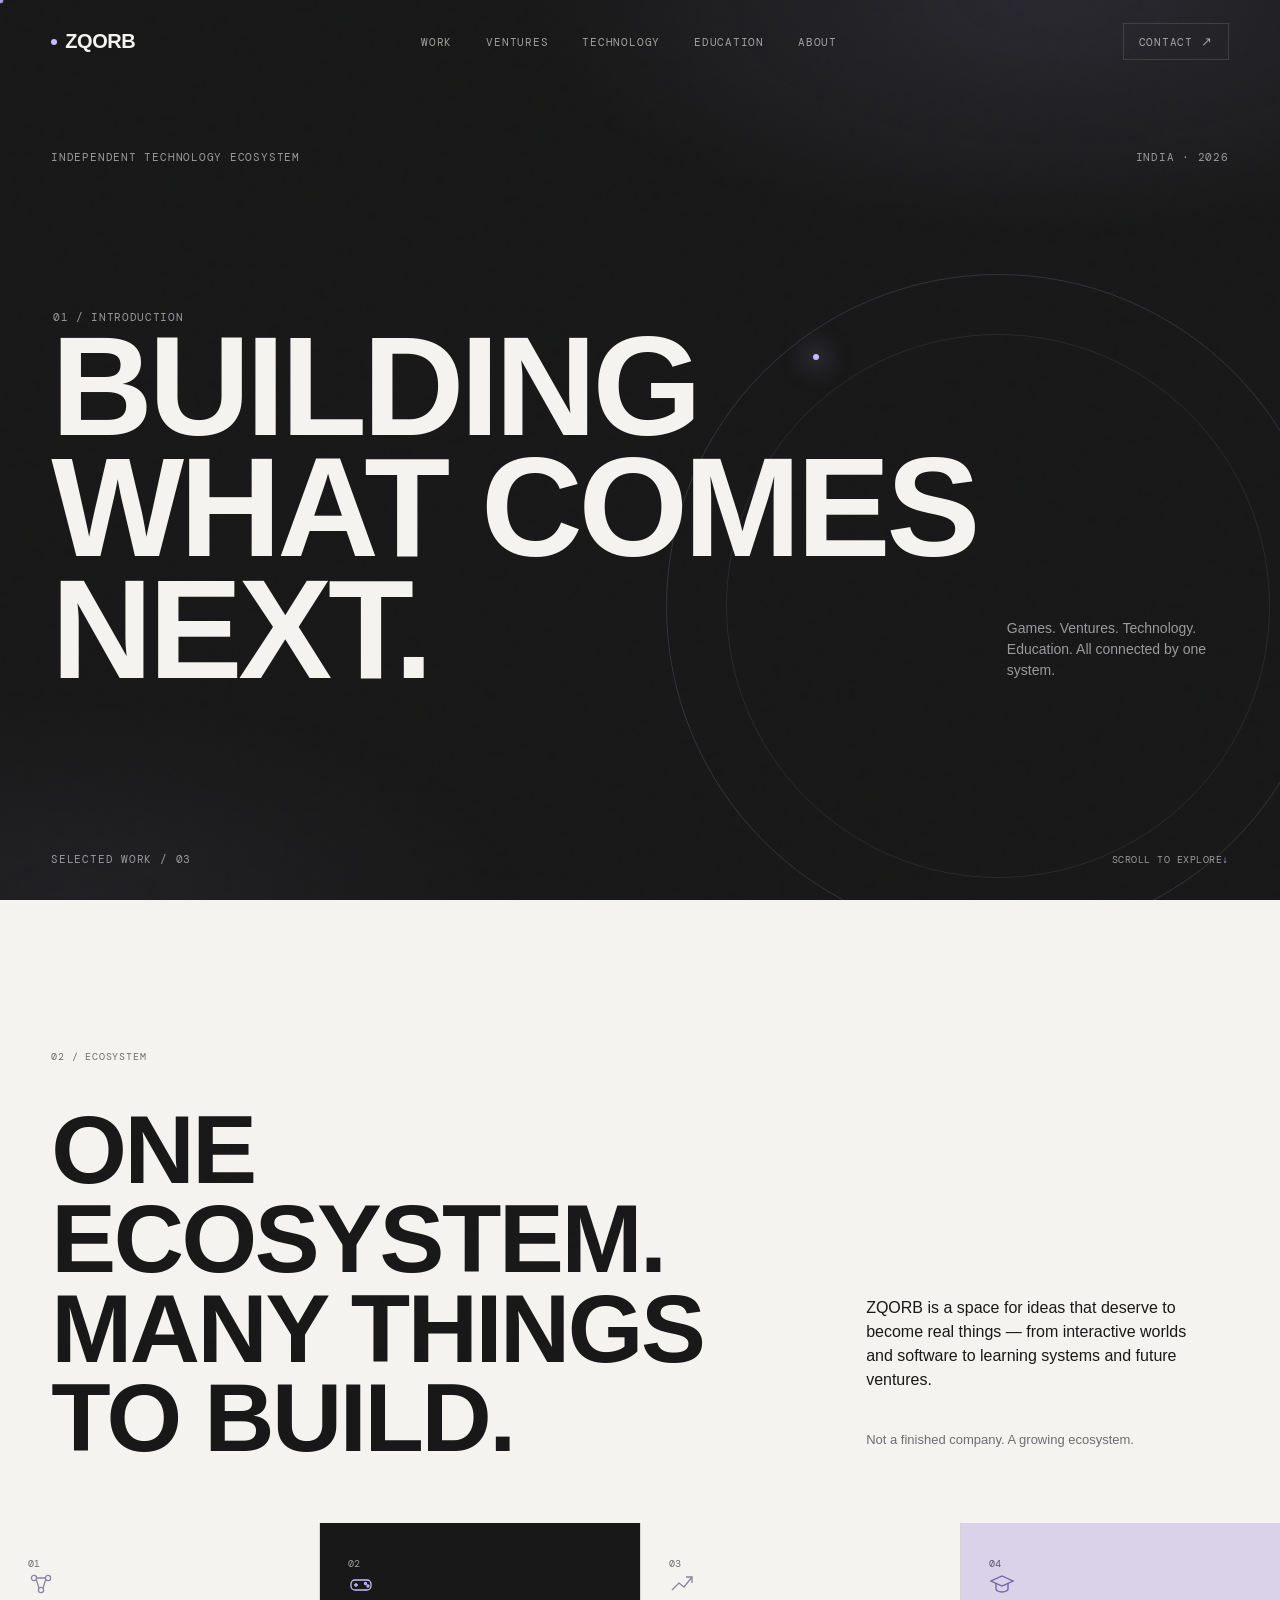
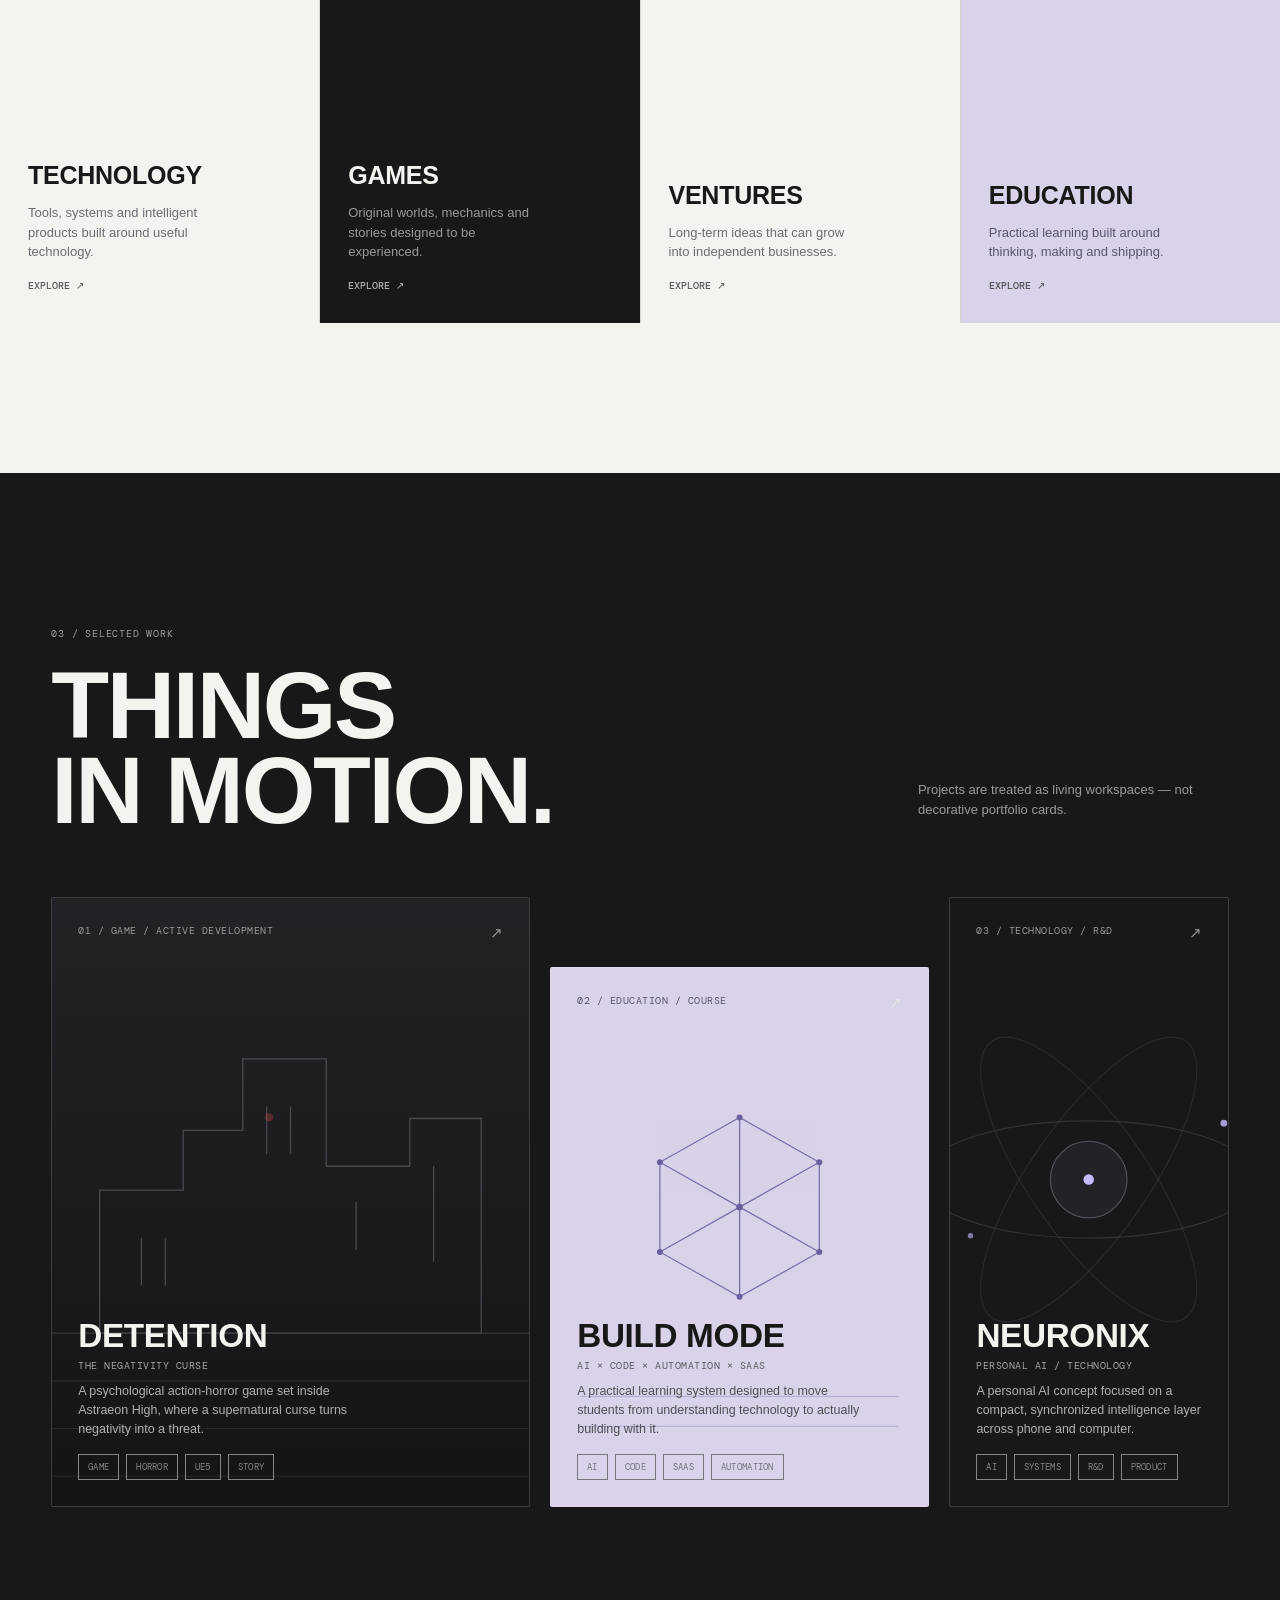
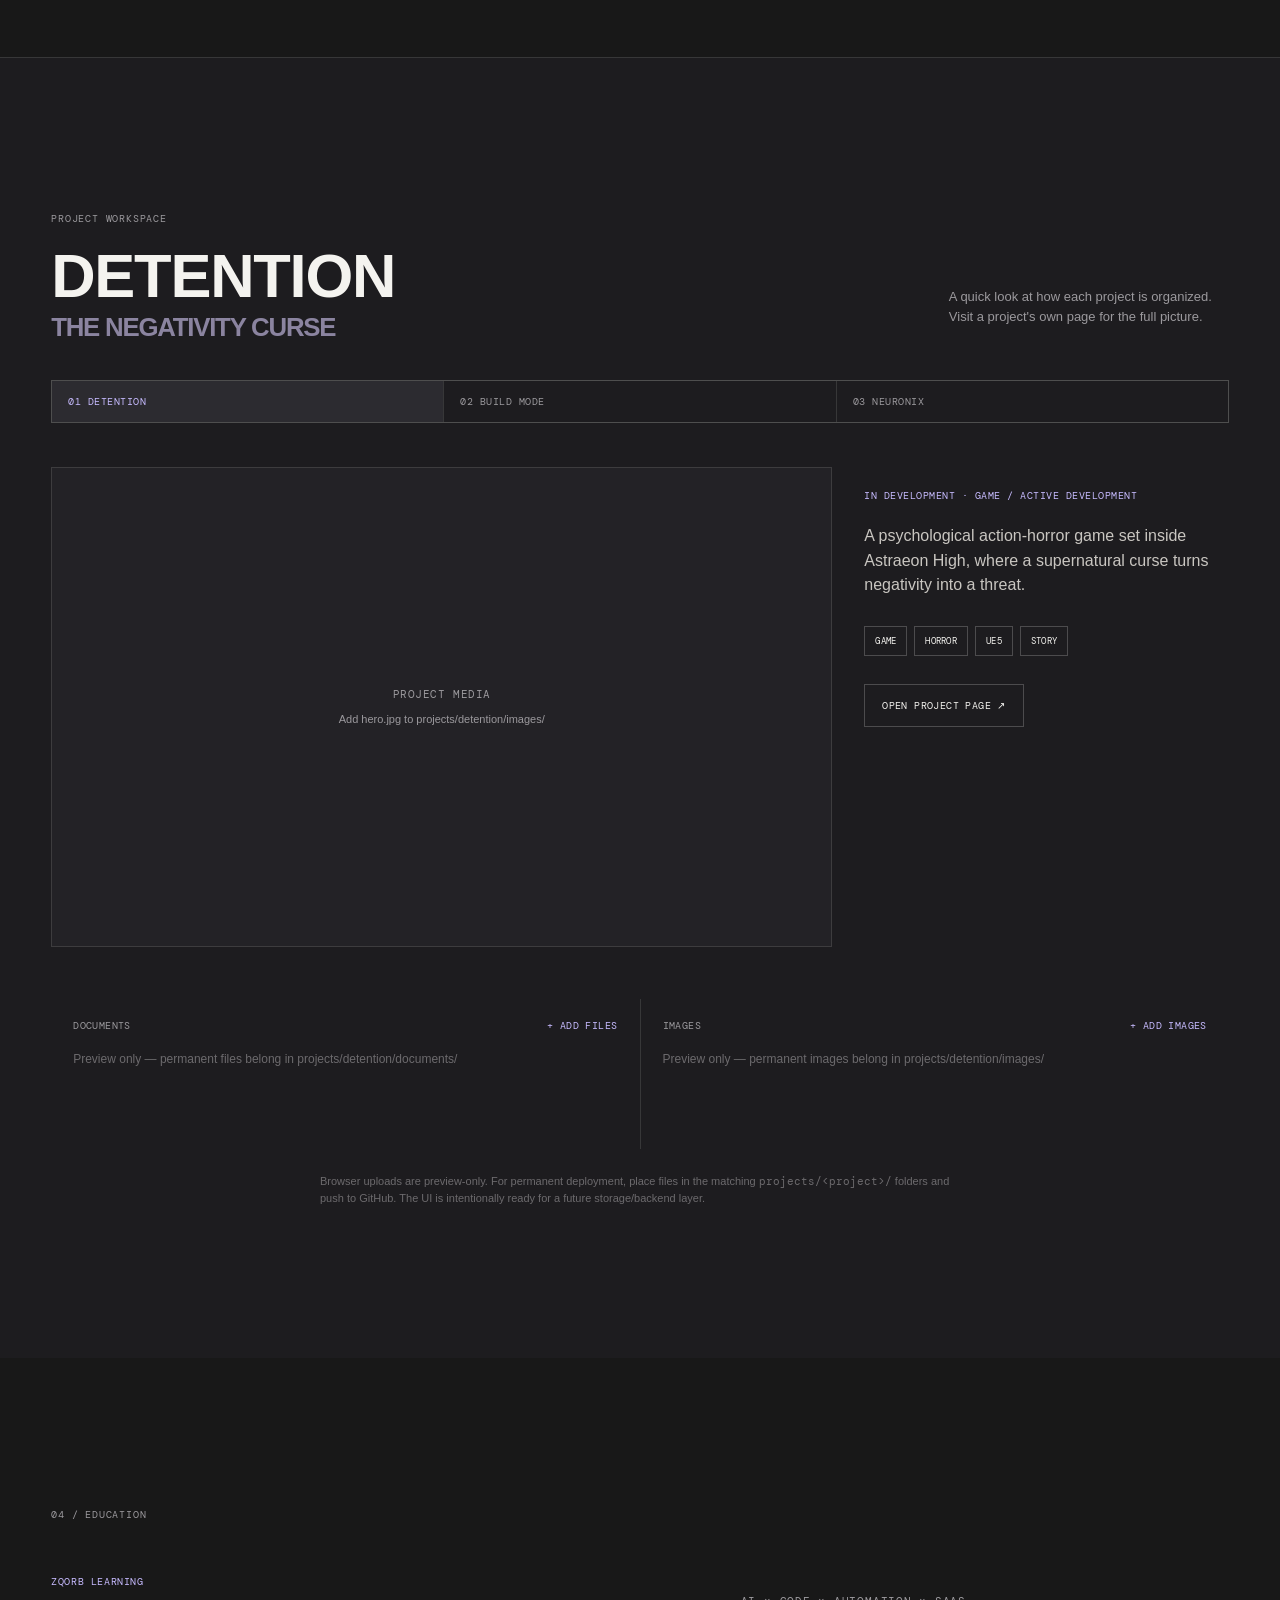
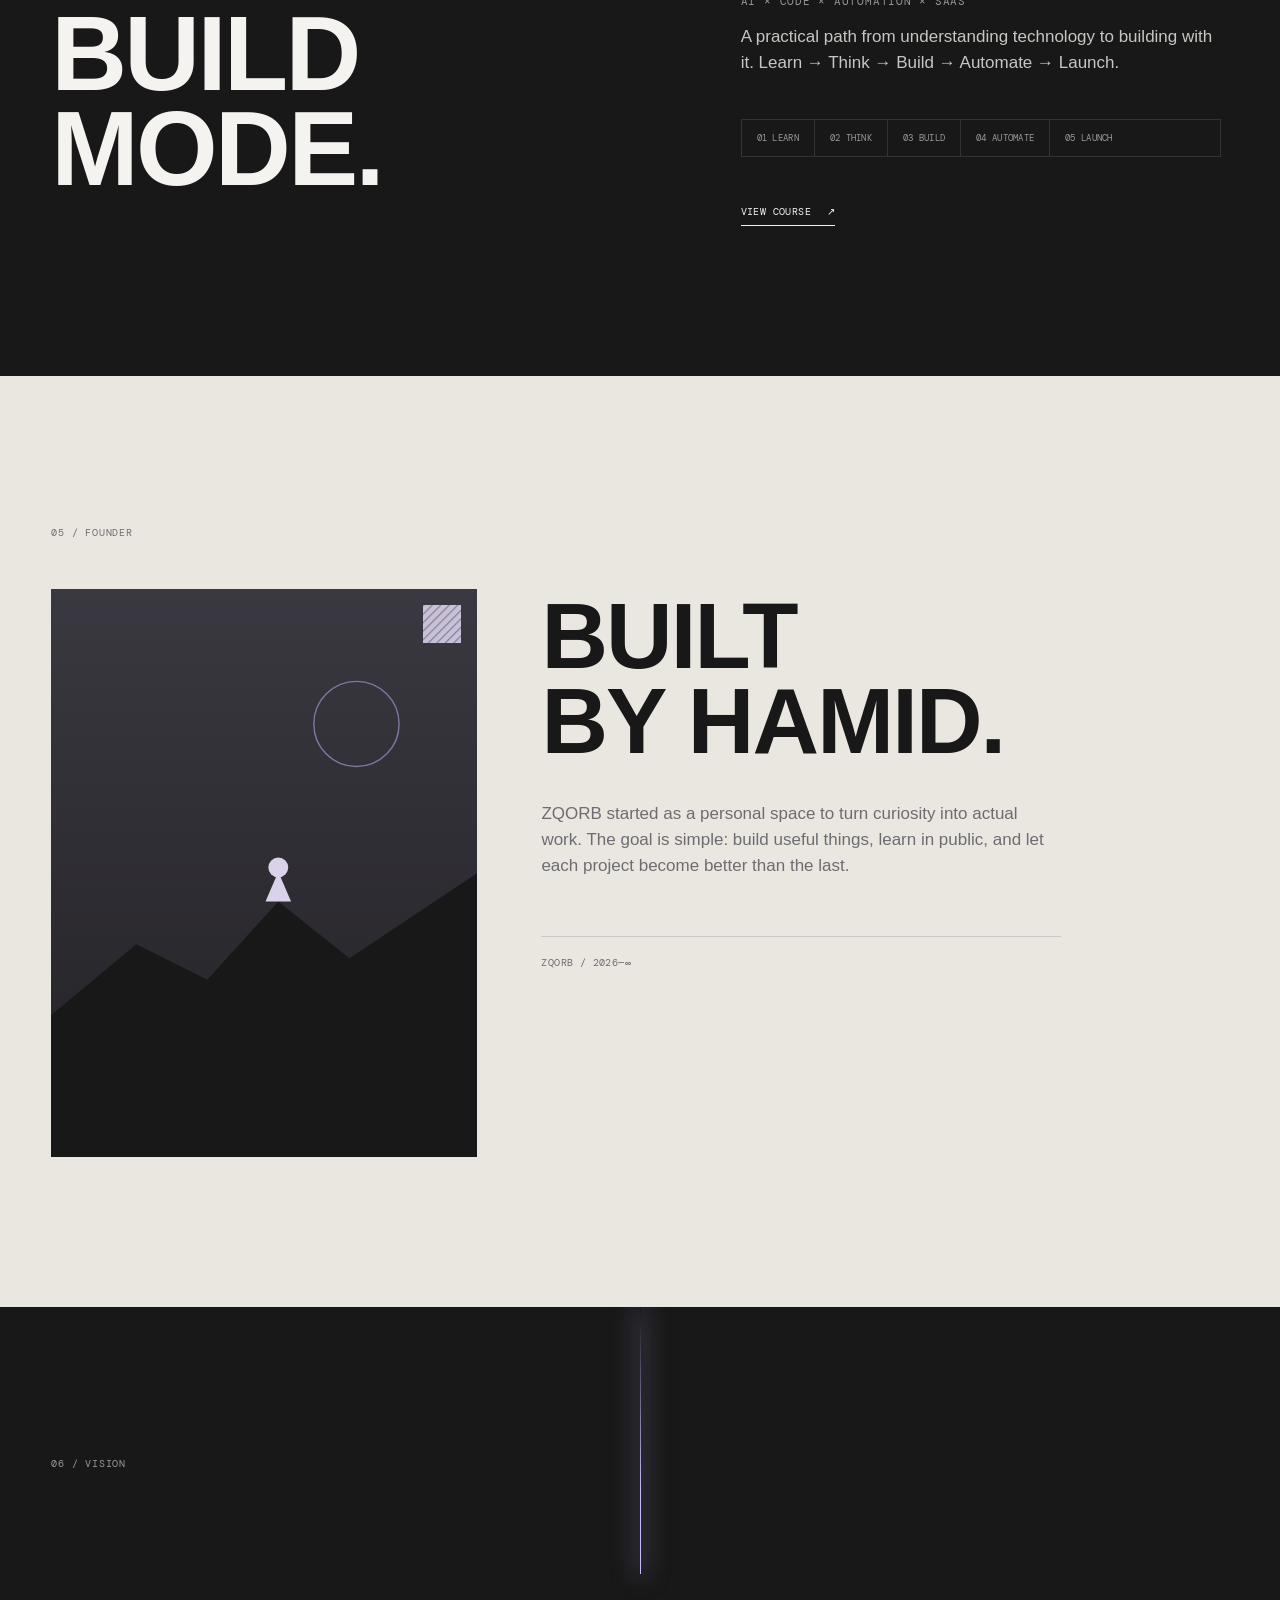
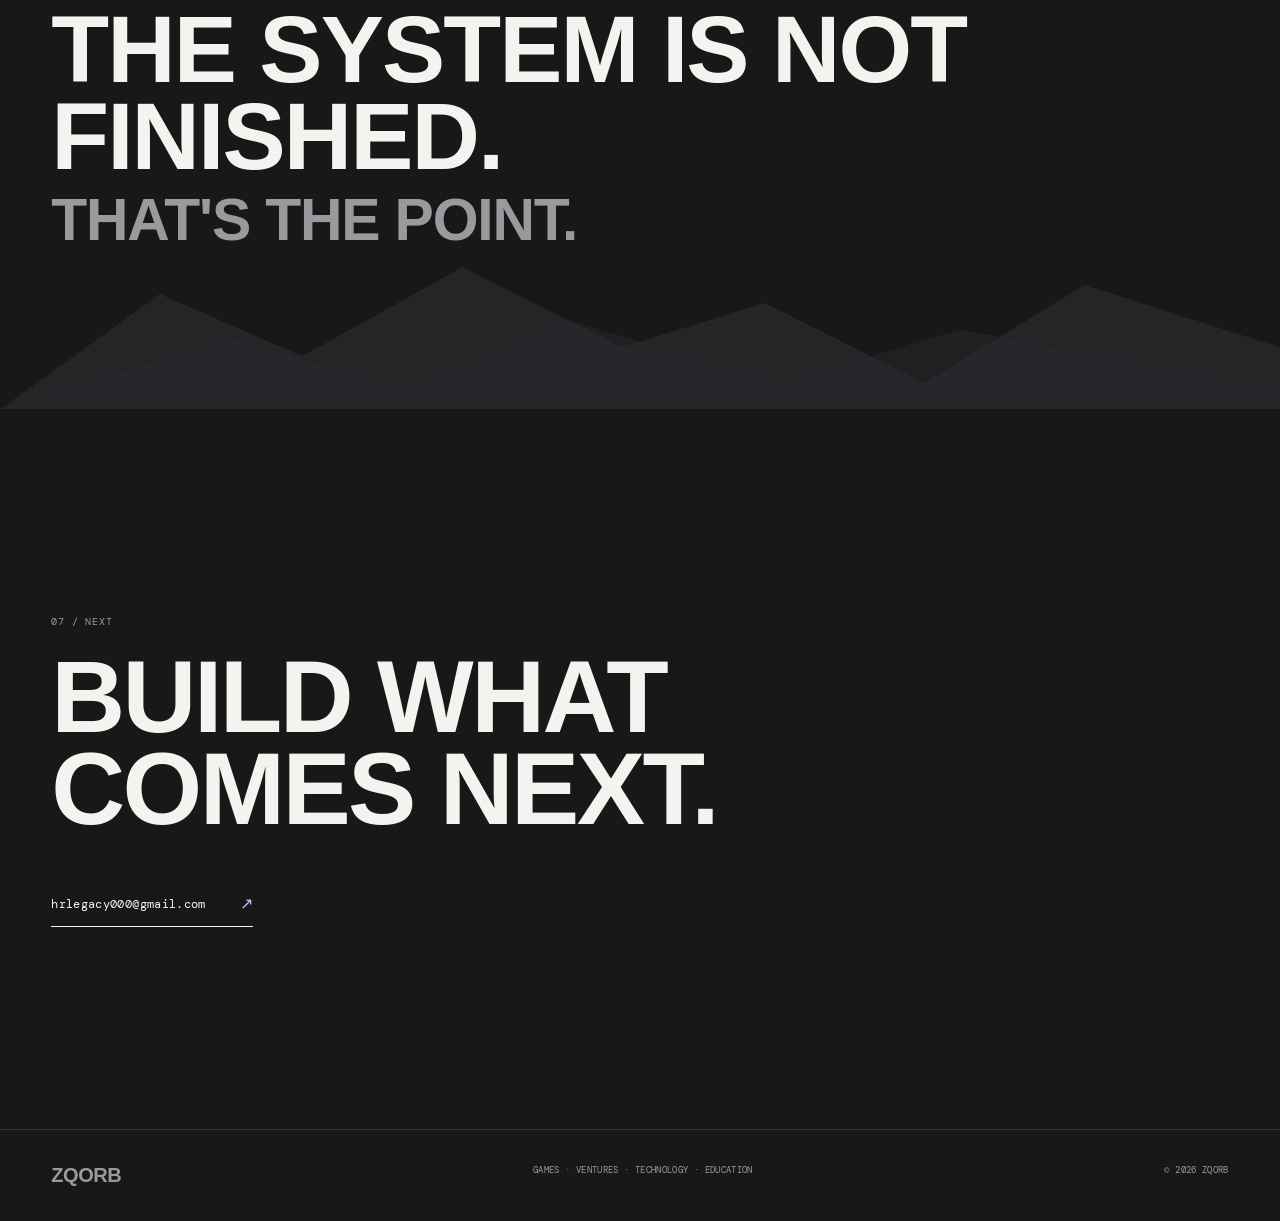
==== commit 42fe1fba: "Add files via upload Finalize ZQORB visual system and project pages" ====
--- a/index.html
+++ b/index.html
@@ -11,22 +11,22 @@
   <link rel="preconnect" href="https://api.fontshare.com">
   <link href="https://fonts.googleapis.com/css2?family=DM+Mono:wght@400;500&display=swap" rel="stylesheet">
   <link href="https://api.fontshare.com/v2/css?f[]=clash-display@500,600,700&f[]=general-sans@400,500,600&display=swap" rel="stylesheet">
-  <link rel="stylesheet" href="styles.css">
+  <link rel="stylesheet" href="/styles.css">
 </head>
 <body>
   <div class="grain"></div>
   <div class="cursor-dot"></div>
 
   <header class="nav" id="nav">
-    <a class="brand" href="#top" aria-label="ZQORB home"><span class="dot"></span>ZQORB</a>
+    <a class="brand" href="/" aria-label="ZQORB home"><span class="dot"></span>ZQORB</a>
     <nav class="nav-links" aria-label="Primary navigation">
-      <a href="#work">Work</a>
-      <a href="#ecosystem">Ecosystem</a>
-      <a href="#ventures">Ventures</a>
-      <a href="#courses">Courses</a>
-      <a href="#founder">About</a>
+      <a href="/#work">Work</a>
+      <a href="/ventures/">Ventures</a>
+      <a href="/#technology-card">Technology</a>
+      <a href="/#courses">Education</a>
+      <a href="/#founder">About</a>
     </nav>
-    <a class="nav-contact magnetic" href="#contact">Contact <span>↗</span></a>
+    <a class="nav-contact magnetic" href="/#contact">Contact <span>↗</span></a>
     <button class="menu" id="menu" aria-label="Open menu"><span></span><span></span></button>
   </header>
 
@@ -75,7 +75,7 @@
           <div>
             <h3>TECHNOLOGY</h3>
             <p>Tools, systems and intelligent products built around useful technology.</p>
-            <b>EXPLORE ↗</b>
+            <a class="eco-explore" href="/#work">EXPLORE ↗</a>
           </div>
         </article>
 
@@ -89,7 +89,7 @@
           <div>
             <h3>GAMES</h3>
             <p>Original worlds, mechanics and stories designed to be experienced.</p>
-            <b>EXPLORE ↗</b>
+            <a class="eco-explore" href="/#work">EXPLORE ↗</a>
           </div>
         </article>
 
@@ -103,7 +103,7 @@
           <div>
             <h3>VENTURES</h3>
             <p>Long-term ideas that can grow into independent businesses.</p>
-            <b>EXPLORE ↗</b>
+            <a class="eco-explore" href="/ventures/">EXPLORE ↗</a>
           </div>
         </article>
 
@@ -117,7 +117,7 @@
           <div>
             <h3>EDUCATION</h3>
             <p>Practical learning built around thinking, making and shipping.</p>
-            <b>EXPLORE ↗</b>
+            <a class="eco-explore" href="/#courses">EXPLORE ↗</a>
           </div>
         </article>
       </div>
@@ -138,10 +138,11 @@
         <div class="workspace-top">
           <div>
             <span class="section-label">PROJECT WORKSPACE</span>
-            <h2 id="workspaceTitle">SELECT A PROJECT.</h2>
-          </div>
-          <button class="close-workspace" id="closeWorkspace">CLOSE ×</button>
-        </div>
+            <h2 id="workspaceTitle">DETENTION<span>THE NEGATIVITY CURSE</span></h2>
+          </div>
+          <p style="max-width:280px;font-size:13px;color:var(--ink-dim);line-height:1.55">A quick look at how each project is organized. Visit a project's own page for the full picture.</p>
+        </div>
+        <div class="ws-tabs" id="workspaceTabs"></div>
         <div class="workspace-grid">
           <div class="workspace-media" id="workspaceMedia">
             <div class="media-placeholder"><span>PROJECT MEDIA</span><small>Add images inside the project /images folder.</small></div>
@@ -151,7 +152,7 @@
             <p id="workspaceDescription"></p>
             <div class="tag-list" id="workspaceTags"></div>
             <div class="workspace-actions">
-              <a id="workspaceFolder" class="button magnetic" href="#" target="_blank" rel="noopener">PROJECT FOLDER ↗</a>
+              <a id="workspaceOpenPage" class="button magnetic" href="/projects/detention/#workspace">OPEN PROJECT PAGE ↗</a>
             </div>
           </div>
         </div>
@@ -240,13 +241,14 @@
   <footer>
     <div class="brand">ZQORB</div>
     <div>GAMES · VENTURES · TECHNOLOGY · EDUCATION</div>
-    <div>© <span id="year"></span> ZQORB</div>
+    <div>© <span data-year></span> ZQORB</div>
   </footer>
 
   <div class="mobile-menu" id="mobileMenu">
-    <a href="#work">Work</a><a href="#ecosystem">Ecosystem</a><a href="#ventures">Ventures</a><a href="#courses">Courses</a><a href="#founder">About</a><a href="#contact">Contact ↗</a>
+    <a href="/#work">Work</a><a href="/ventures/">Ventures</a><a href="/#technology-card">Technology</a><a href="/#courses">Education</a><a href="/#founder">About</a><a href="/#contact">Contact ↗</a>
   </div>
 
-  <script src="script.js"></script>
+  <script src="/common.js"></script>
+  <script src="/script.js"></script>
 </body>
 </html>
--- a/styles.css
+++ b/styles.css
@@ -86,7 +86,8 @@
 .eco-card span.num{font:10px "DM Mono",monospace;color:var(--ink-on-panel-dim)}
 .eco-card h3{font-family:"Clash Display",sans-serif;font-size:25px;letter-spacing:-.01em;margin:22px 0 10px;font-weight:600}
 .eco-card p{font-size:13px;line-height:1.5;max-width:200px;color:var(--ink-on-panel-dim)}
-.eco-card b{font:10px "DM Mono",monospace;font-weight:500;opacity:.7;display:inline-flex;align-items:center;gap:6px}
+.eco-card .eco-explore{font:10px "DM Mono",monospace;font-weight:500;opacity:.7;display:inline-flex;align-items:center;gap:6px;transition:opacity .25s}
+.eco-card .eco-explore:hover{opacity:1}
 .eco-dark{background:var(--bg);color:var(--ink)}
 .eco-dark span.num{color:var(--ink-dim)}
 .eco-dark p{color:var(--ink-dim)}
@@ -124,11 +125,14 @@
 .project-arrow{position:absolute;top:26px;right:26px;font-size:15px;opacity:.55}
 
 /* ---------- workspace ---------- */
-.workspace{background:var(--bg-2);color:var(--ink);max-width:none;display:none;border-top:1px solid var(--border)}
-.workspace.open{display:block}
-.workspace-top{max-width:var(--max);margin:auto;display:flex;justify-content:space-between;align-items:flex-end;padding-bottom:56px}
-.workspace-top h2{font-family:"Clash Display",sans-serif;font-size:clamp(38px,5.6vw,84px);line-height:.92;letter-spacing:-.02em;margin:20px 0 0;font-weight:600}
-.workspace-top h2 span{color:var(--lavender)}
+.workspace{background:var(--bg-2);color:var(--ink);max-width:none;border-top:1px solid var(--border)}
+.workspace-top{max-width:var(--max);margin:auto;display:flex;justify-content:space-between;align-items:flex-end;padding-bottom:40px;gap:20px;flex-wrap:wrap}
+.workspace-top h2{font-family:"Clash Display",sans-serif;font-size:clamp(34px,4.8vw,64px);line-height:.98;letter-spacing:-.02em;margin:20px 0 0;font-weight:600}
+.workspace-top h2 span{display:block;color:var(--lavender-dim);font-size:.42em;margin-top:8px}
+.ws-tabs{display:flex;flex-wrap:wrap;gap:1px;background:var(--border);border:1px solid var(--border);max-width:var(--max);margin:0 auto 44px}
+.ws-tab{flex:1;min-width:150px;background:var(--bg-2);color:var(--ink-dim);border:0;padding:14px 16px;font:10px "DM Mono",monospace;letter-spacing:.05em;cursor:pointer;text-align:left;transition:background .25s,color .25s}
+.ws-tab:hover{color:var(--ink)}
+.ws-tab.active{background:var(--surface-2);color:var(--lavender)}
 .close-workspace{background:none;border:1px solid var(--border-strong);color:inherit;font:10px "DM Mono",monospace;letter-spacing:.05em;cursor:pointer;padding:10px 14px}
 .workspace-grid,.workspace-files,.upload-note{max-width:var(--max);margin:auto}
 .workspace-grid{display:grid;grid-template-columns:1.5fr .7fr;gap:32px}
@@ -200,6 +204,40 @@
 .cta-mail:hover{gap:46px}
 .cta-mail span{font-size:16px;color:var(--lavender)}
 
+/* ---------- sub-page hero (projects / ventures) ---------- */
+.back-link{display:inline-flex;align-items:center;gap:9px;font:10px "DM Mono",monospace;letter-spacing:.05em;color:var(--ink-dim);transition:color .25s}
+.back-link:hover{color:var(--ink)}
+.page-hero{min-height:64vh;padding:150px 4vw 70px;display:flex;flex-direction:column;justify-content:space-between;position:relative;overflow:hidden}
+.page-hero-top{display:flex;justify-content:space-between;align-items:center}
+.page-hero .section-label{margin-top:60px}
+.page-hero h1{font-family:"Clash Display",sans-serif;font-size:clamp(52px,9vw,140px);line-height:.88;letter-spacing:-.03em;font-weight:600;margin:16px 0 0;max-width:18ch}
+.page-hero h1 span{display:block;color:var(--ink-dim);font-size:.36em;letter-spacing:0;margin-top:14px;font-family:"DM Mono",monospace;font-weight:400;text-transform:uppercase;letter-spacing:.04em}
+.page-meta{display:flex;gap:28px;flex-wrap:wrap;margin-top:34px}
+.page-meta span{font:10px "DM Mono",monospace;letter-spacing:.05em;color:var(--ink-dim);border:1px solid var(--border-strong);padding:8px 13px}
+
+/* ---------- generic feature card (reuses eco-card language) ---------- */
+.feature-card{background:var(--surface);border:1px solid var(--border);padding:30px 26px;display:flex;flex-direction:column;justify-content:space-between;min-height:230px;transition:transform .4s var(--ease),border-color .3s}
+.feature-card:hover{transform:translateY(-6px);border-color:var(--border-strong)}
+.feature-card span.num{font:10px "DM Mono",monospace;color:var(--ink-dim)}
+.feature-card h3{font-family:"Clash Display",sans-serif;font-size:22px;margin:20px 0 8px;font-weight:600;letter-spacing:-.005em}
+.feature-card p{font-size:13px;line-height:1.55;color:var(--ink-dim);margin:0}
+.feature-grid{display:grid;grid-template-columns:repeat(auto-fit,minmax(220px,1fr));gap:1px;background:var(--border);border:1px solid var(--border)}
+.feature-grid .feature-card{border:0}
+
+/* ---------- coming soon ---------- */
+.coming-soon{text-align:left;padding:70px 0;border-top:1px solid var(--border)}
+.coming-soon h3{font-family:"Clash Display",sans-serif;font-size:clamp(34px,5.2vw,64px);line-height:.95;letter-spacing:-.02em;margin:16px 0 14px;font-weight:600;color:var(--ink-dim)}
+.coming-soon p{font-size:14px;color:var(--ink-dim);max-width:440px;line-height:1.6;opacity:.8}
+
+/* ---------- ventures ---------- */
+.ventures-grid{display:grid;grid-template-columns:repeat(auto-fit,minmax(260px,1fr));gap:1px;background:var(--border);border:1px solid var(--border);margin-top:50px}
+.venture-card{background:var(--surface);padding:32px 28px;min-height:280px;display:flex;flex-direction:column;justify-content:space-between}
+.venture-card.placeholder{background:var(--bg-2)}
+.venture-card span.num{font:10px "DM Mono",monospace;color:var(--ink-dim)}
+.venture-card h3{font-family:"Clash Display",sans-serif;font-size:26px;margin:20px 0 10px;font-weight:600}
+.venture-card p{font-size:13px;line-height:1.55;color:var(--ink-dim);max-width:230px}
+.venture-status{font:9px "DM Mono",monospace;letter-spacing:.05em;color:var(--lavender-dim);border:1px solid var(--border-strong);align-self:flex-start;padding:6px 10px;margin-top:18px}
+
 footer{padding:34px 4vw;display:flex;justify-content:space-between;gap:20px;border-top:1px solid var(--border);font:9px "DM Mono",monospace;letter-spacing:.04em;color:var(--ink-dim)}
 .mobile-menu{display:none}
 .reveal{opacity:0;transform:translateY(22px);transition:opacity .8s var(--ease),transform .8s var(--ease)}
@@ -229,6 +267,9 @@
  .workspace-top,.workspace-grid{margin-left:6vw;margin-right:6vw}
  .workspace-media{min-height:340px}
  footer{padding:26px 6vw;flex-direction:column}
+ .page-hero{padding:120px 6vw 50px;min-height:auto}
+ .ws-tabs{margin-left:6vw;margin-right:6vw}
+ .feature-grid,.ventures-grid{grid-template-columns:1fr}
 }
 @media(max-width:560px){
  .hero-meta span:last-child,.hero-bottom span:last-child{display:none}
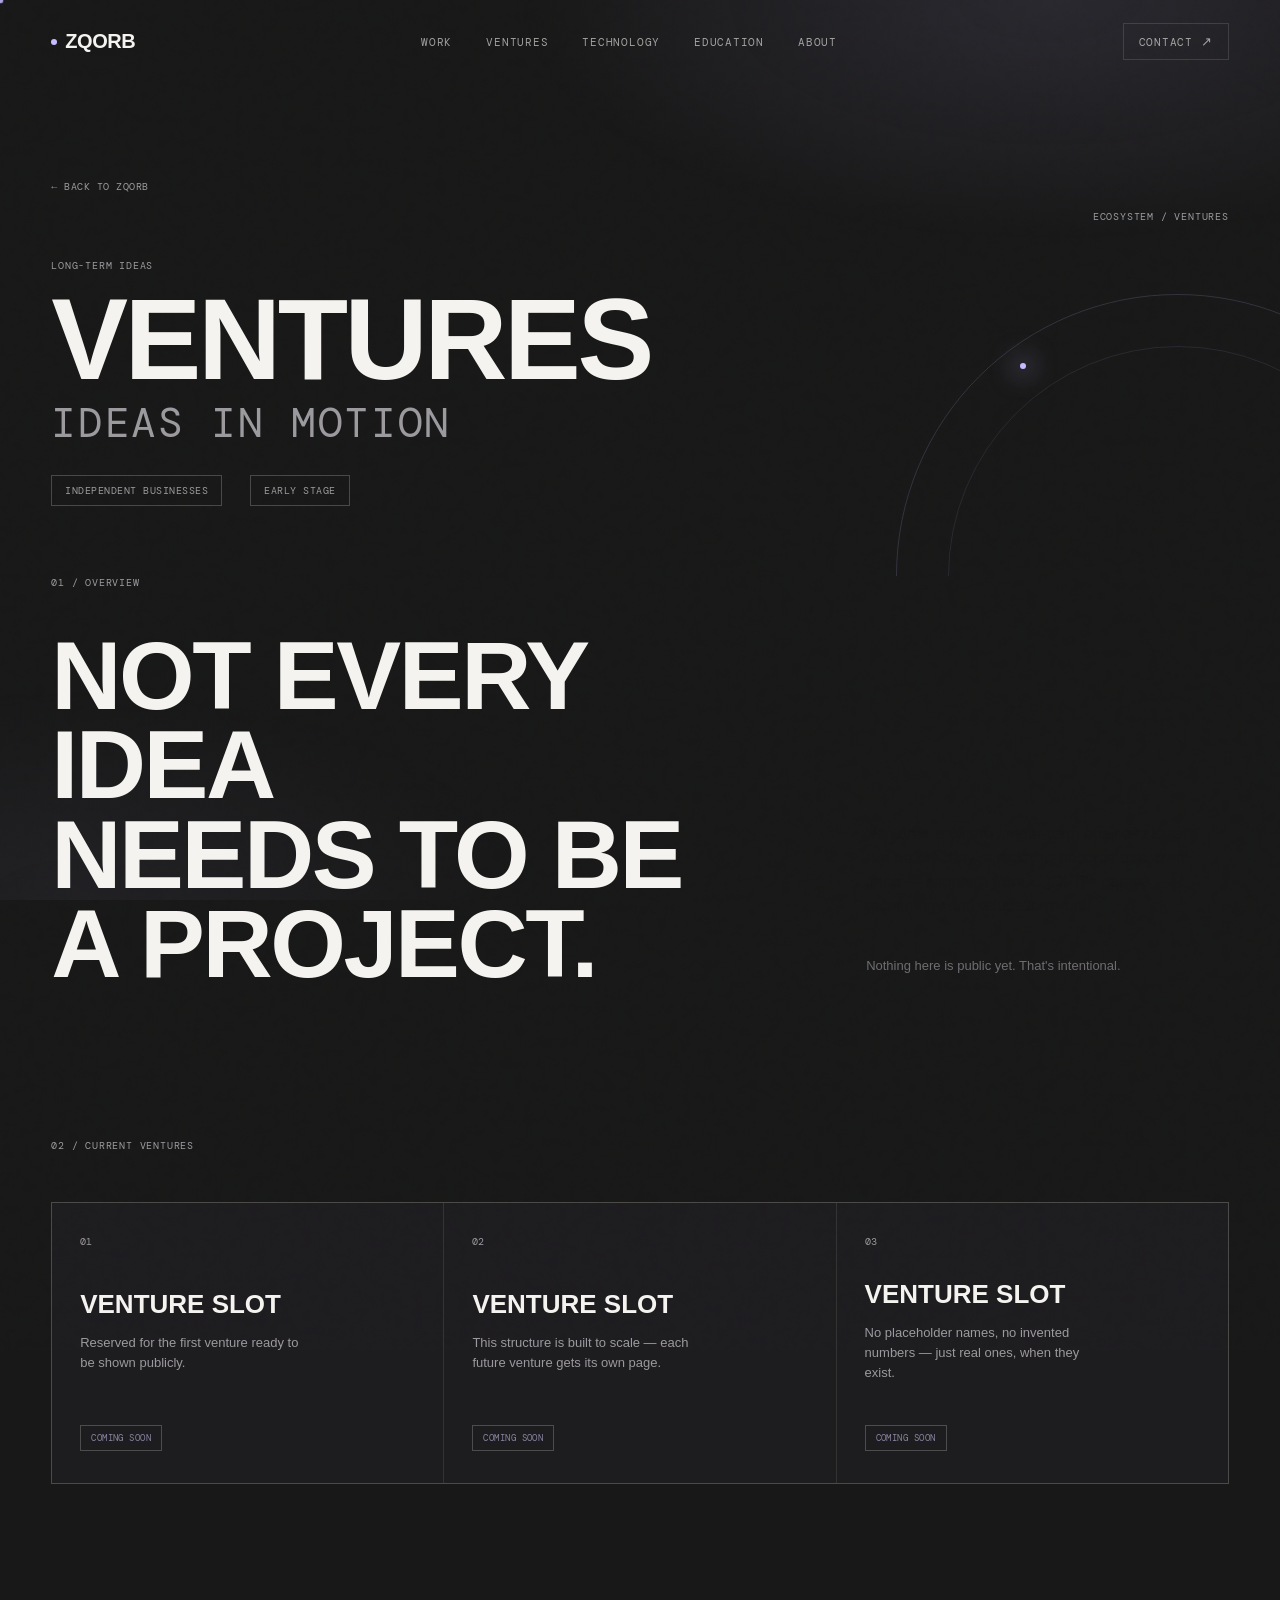
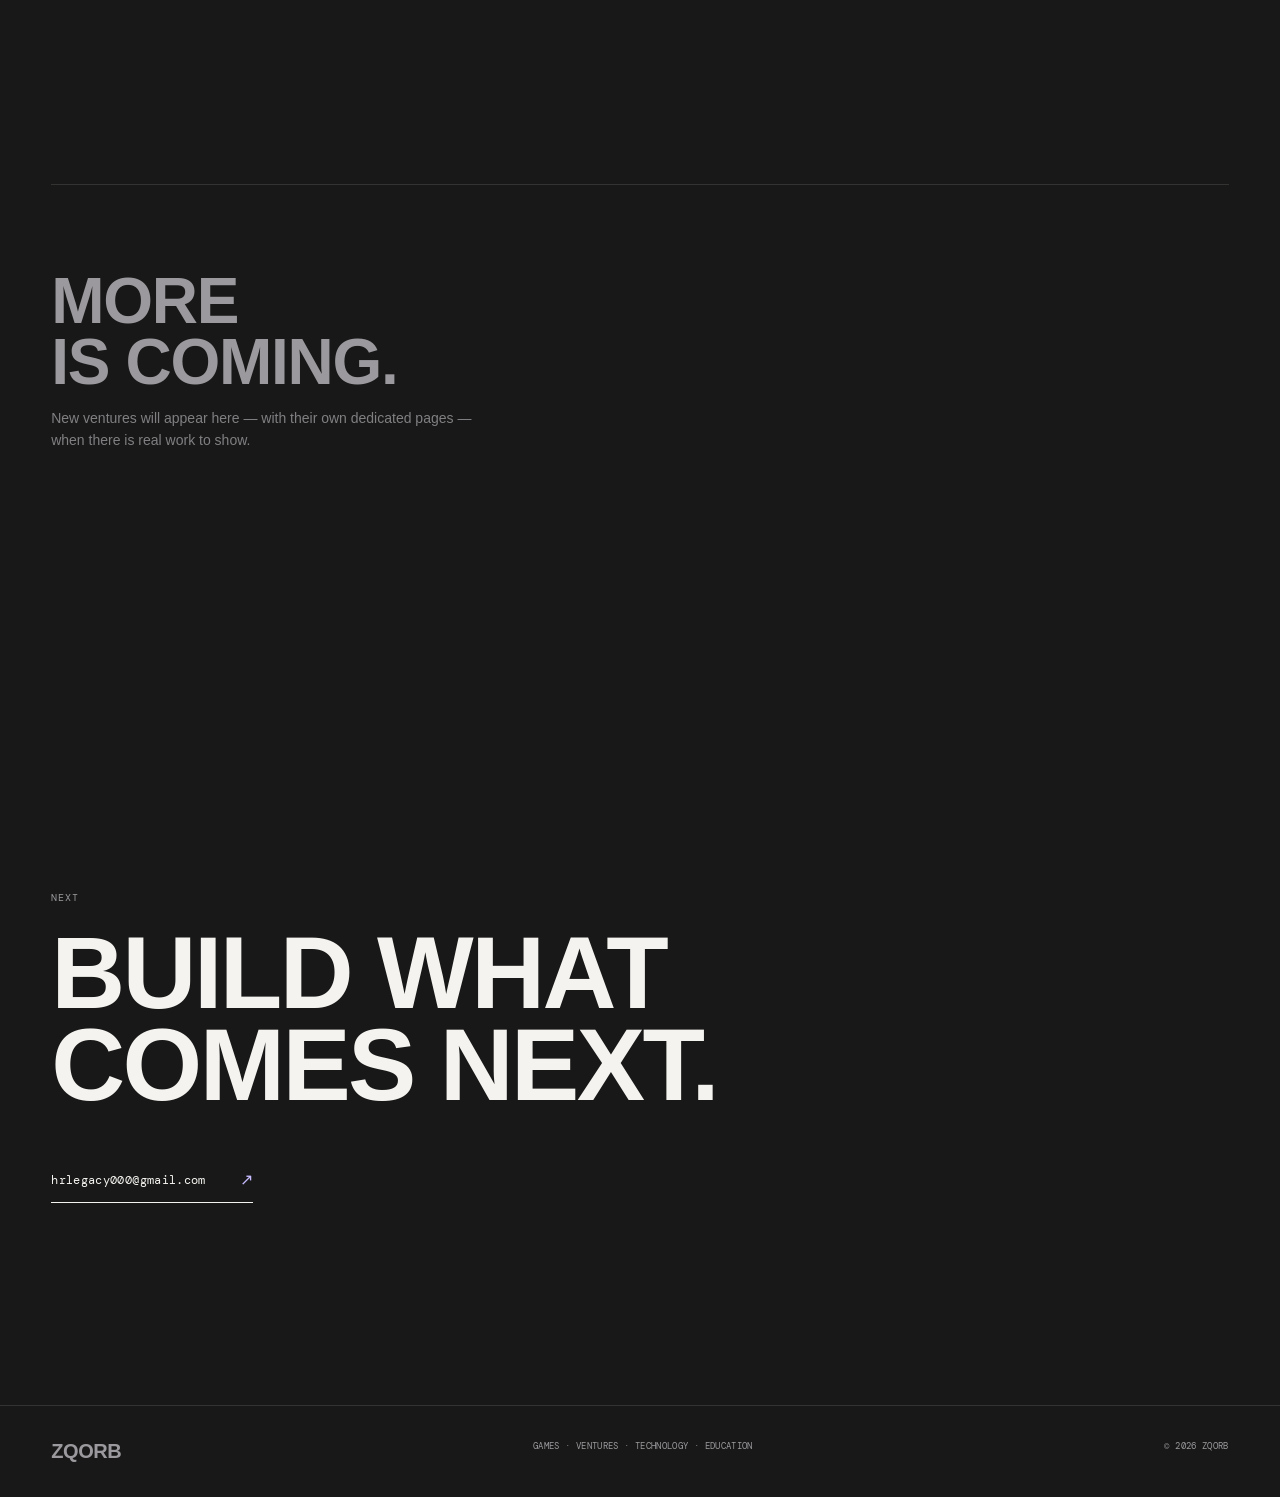
==== commit d146d64e: "Add files via upload" ====
--- a/index.html
+++ b/index.html
@@ -4,8 +4,8 @@
   <meta charset="utf-8">
   <meta name="viewport" content="width=device-width, initial-scale=1">
   <meta name="theme-color" content="#181818">
-  <meta name="description" content="ZQORB — Building what comes next. Games. Ventures. Technology. Education.">
-  <title>ZQORB — Building What Comes Next.</title>
+  <meta name="description" content="ZQORB Ventures — long-term ideas that can grow into independent businesses.">
+  <title>Ventures — ZQORB</title>
   <link rel="preconnect" href="https://fonts.googleapis.com">
   <link rel="preconnect" href="https://fonts.gstatic.com" crossorigin>
   <link rel="preconnect" href="https://api.fontshare.com">
@@ -30,208 +30,65 @@
     <button class="menu" id="menu" aria-label="Open menu"><span></span><span></span></button>
   </header>
 
-  <main id="top">
-    <section class="hero">
-      <div class="hero-meta reveal">
-        <span>Independent technology ecosystem</span>
-        <span>India · 2026</span>
+  <main>
+    <section class="page-hero">
+      <div class="page-hero-top reveal">
+        <a class="back-link" href="/">← BACK TO ZQORB</a>
+        <span class="section-label">ECOSYSTEM / VENTURES</span>
       </div>
-
-      <div class="hero-stage">
-        <div class="hero-kicker reveal">01 / INTRODUCTION</div>
-        <h1 class="hero-title reveal">BUILDING<br>WHAT COMES NEXT.</h1>
-        <div class="hero-side reveal">
-          <p>Games. Ventures. Technology. Education. All connected by one system.</p>
+      <div>
+        <span class="section-label">LONG-TERM IDEAS</span>
+        <h1 class="reveal">VENTURES<span>IDEAS IN MOTION</span></h1>
+        <div class="page-meta reveal">
+          <span>INDEPENDENT BUSINESSES</span>
+          <span>EARLY STAGE</span>
         </div>
-        <div class="hero-orbit" aria-hidden="true"></div>
       </div>
-
-      <div class="hero-bottom reveal">
-        <span>SELECTED WORK / 03</span>
-        <span class="scroll-cue">SCROLL TO EXPLORE <b>↓</b></span>
-      </div>
+      <div class="hero-orbit" aria-hidden="true" style="right:-14vw;bottom:-22vw;width:44vw;height:44vw"></div>
     </section>
 
-    <section class="eco-section" id="ecosystem">
-      <div class="section-pad" style="padding-bottom:0">
-        <div class="section-label">02 / ECOSYSTEM</div>
-        <div class="intro-grid">
-          <h2 class="display reveal">ONE ECOSYSTEM.<br>MANY THINGS<br>TO BUILD.</h2>
-          <div class="intro-copy reveal">
-            <p>ZQORB is a space for ideas that deserve to become real things — from interactive worlds and software to learning systems and future ventures.</p>
-            <p class="muted">Not a finished company. A growing ecosystem.</p>
-          </div>
-        </div>
-      </div>
-
-      <div class="ecosystem-grid">
-        <article class="eco-card reveal" id="technology-card">
-          <div>
-            <span class="num">01</span>
-            <div class="eco-icon" aria-hidden="true">
-              <svg width="26" height="26" viewBox="0 0 26 26" fill="none" stroke="currentColor" stroke-width="1.3"><circle cx="6" cy="7" r="2.6"/><circle cx="20" cy="7" r="2.6"/><circle cx="13" cy="19" r="2.6"/><path d="M8.2 8.4 11 17M17.8 8.4 15 17M8.6 7h8.8"/></svg>
-            </div>
-          </div>
-          <div>
-            <h3>TECHNOLOGY</h3>
-            <p>Tools, systems and intelligent products built around useful technology.</p>
-            <a class="eco-explore" href="/#work">EXPLORE ↗</a>
-          </div>
-        </article>
-
-        <article class="eco-card eco-dark reveal" id="games-card">
-          <div>
-            <span class="num">02</span>
-            <div class="eco-icon" aria-hidden="true">
-              <svg width="26" height="26" viewBox="0 0 26 26" fill="none" stroke="currentColor" stroke-width="1.3"><rect x="3" y="9" width="20" height="10" rx="4"/><path d="M8 12v4M6 14h4"/><circle cx="17.5" cy="12.5" r="1"/><circle cx="20" cy="15" r="1"/></svg>
-            </div>
-          </div>
-          <div>
-            <h3>GAMES</h3>
-            <p>Original worlds, mechanics and stories designed to be experienced.</p>
-            <a class="eco-explore" href="/#work">EXPLORE ↗</a>
-          </div>
-        </article>
-
-        <article class="eco-card reveal" id="ventures">
-          <div>
-            <span class="num">03</span>
-            <div class="eco-icon" aria-hidden="true">
-              <svg width="26" height="26" viewBox="0 0 26 26" fill="none" stroke="currentColor" stroke-width="1.3"><path d="M3 19 10 12 15 16 23 6"/><path d="M17 6h6v6"/></svg>
-            </div>
-          </div>
-          <div>
-            <h3>VENTURES</h3>
-            <p>Long-term ideas that can grow into independent businesses.</p>
-            <a class="eco-explore" href="/ventures/">EXPLORE ↗</a>
-          </div>
-        </article>
-
-        <article class="eco-card eco-lav reveal" id="education-card">
-          <div>
-            <span class="num">04</span>
-            <div class="eco-icon" aria-hidden="true">
-              <svg width="26" height="26" viewBox="0 0 26 26" fill="none" stroke="currentColor" stroke-width="1.3"><path d="M13 5 24 10 13 15 2 10Z"/><path d="M7 12v6c0 1.4 2.7 3 6 3s6-1.6 6-3v-6"/></svg>
-            </div>
-          </div>
-          <div>
-            <h3>EDUCATION</h3>
-            <p>Practical learning built around thinking, making and shipping.</p>
-            <a class="eco-explore" href="/#courses">EXPLORE ↗</a>
-          </div>
-        </article>
-      </div>
-      <div style="height:150px"></div>
-    </section>
-
-    <section class="work section-pad" id="work">
-      <div class="section-head reveal">
-        <div><span class="section-label">03 / SELECTED WORK</span><h2>THINGS<br>IN MOTION.</h2></div>
-        <p>Projects are treated as living workspaces — not decorative portfolio cards.</p>
-      </div>
-
-      <div id="projectGrid" class="project-grid"></div>
-    </section>
-
-    <section class="workspace" id="workspace">
-      <div class="section-pad" style="padding-bottom:0">
-        <div class="workspace-top">
-          <div>
-            <span class="section-label">PROJECT WORKSPACE</span>
-            <h2 id="workspaceTitle">DETENTION<span>THE NEGATIVITY CURSE</span></h2>
-          </div>
-          <p style="max-width:280px;font-size:13px;color:var(--ink-dim);line-height:1.55">A quick look at how each project is organized. Visit a project's own page for the full picture.</p>
-        </div>
-        <div class="ws-tabs" id="workspaceTabs"></div>
-        <div class="workspace-grid">
-          <div class="workspace-media" id="workspaceMedia">
-            <div class="media-placeholder"><span>PROJECT MEDIA</span><small>Add images inside the project /images folder.</small></div>
-          </div>
-          <div class="workspace-info">
-            <div class="workspace-status" id="workspaceStatus"></div>
-            <p id="workspaceDescription"></p>
-            <div class="tag-list" id="workspaceTags"></div>
-            <div class="workspace-actions">
-              <a id="workspaceOpenPage" class="button magnetic" href="/projects/detention/#workspace">OPEN PROJECT PAGE ↗</a>
-            </div>
-          </div>
-        </div>
-        <div class="workspace-files">
-          <div class="file-panel">
-            <div class="file-panel-head"><span>DOCUMENTS</span><label class="upload-label">+ ADD FILES<input type="file" class="file-input" data-kind="docs" multiple></label></div>
-            <div class="file-list" id="docList"><span class="empty">No documents added yet.</span></div>
-          </div>
-          <div class="file-panel">
-            <div class="file-panel-head"><span>IMAGES</span><label class="upload-label">+ ADD IMAGES<input type="file" class="file-input" data-kind="images" accept="image/*" multiple></label></div>
-            <div class="image-list" id="imageList"><span class="empty">No images added yet.</span></div>
-          </div>
-        </div>
-        <p class="upload-note">Browser uploads are preview-only. For permanent deployment, place files in the matching <code>projects/&lt;project&gt;/</code> folders and push to GitHub. The UI is intentionally ready for a future storage/backend layer.</p>
-      </div>
-      <div style="height:150px"></div>
-    </section>
-
-    <section class="courses section-pad" id="courses">
-      <div class="section-label">04 / EDUCATION</div>
-      <div class="course-layout">
-        <div>
-          <span class="eyebrow">ZQORB LEARNING</span>
-          <h2>BUILD<br>MODE.</h2>
-        </div>
-        <div class="course-copy">
-          <p class="course-sub">AI × CODE × AUTOMATION × SAAS</p>
-          <p>A practical path from understanding technology to building with it. Learn → Think → Build → Automate → Launch.</p>
-          <div class="steps"><span>01 LEARN</span><span>02 THINK</span><span>03 BUILD</span><span>04 AUTOMATE</span><span>05 LAUNCH</span></div>
-          <a class="text-link" href="#contact">VIEW COURSE <span>↗</span></a>
+    <section class="section-pad" style="padding-top:0">
+      <div class="section-label">01 / OVERVIEW</div>
+      <div class="intro-grid">
+        <h2 class="display reveal">NOT EVERY IDEA<br>NEEDS TO BE<br>A PROJECT.</h2>
+        <div class="intro-copy reveal">
+          <p>Ventures is where longer-term business ideas live before they're ready to become their own thing — separate from ZQORB's games, technology and education work.</p>
+          <p class="muted">Nothing here is public yet. That's intentional.</p>
         </div>
       </div>
     </section>
 
-    <section class="founder section-pad" id="founder">
-      <div class="section-label">05 / FOUNDER</div>
-      <div class="founder-grid">
-        <div class="founder-visual reveal">
-          <svg viewBox="0 0 300 400" preserveAspectRatio="xMidYMid slice" role="img" aria-label="">
-            <defs>
-              <linearGradient id="fSky" x1="0" y1="0" x2="0" y2="1">
-                <stop offset="0" stop-color="#3A3840"/><stop offset="1" stop-color="#232226"/>
-              </linearGradient>
-            </defs>
-            <rect width="300" height="400" fill="url(#fSky)"/>
-            <circle cx="215" cy="95" r="30" fill="none" stroke="#C7BBFF" stroke-width="1" opacity=".5"/>
-            <path d="M0 300 L60 250 L110 275 L160 220 L210 260 L300 200 L300 400 L0 400 Z" fill="#181818"/>
-            <path d="M151 220 L169 220 L160 199 Z" fill="#D9D2E8"/>
-            <circle cx="160" cy="196" r="7" fill="#D9D2E8"/>
-          </svg>
-          <div class="founder-swatch" aria-hidden="true">
-            <svg viewBox="0 0 38 38"><defs><pattern id="stripe" width="6" height="6" patternTransform="rotate(45)" patternUnits="userSpaceOnUse"><line x1="0" y1="0" x2="0" y2="6" stroke="#8B84A0" stroke-width="2.4"/></pattern></defs><rect width="38" height="38" fill="url(#stripe)"/></svg>
-          </div>
-        </div>
-        <div class="founder-copy">
-          <h2>BUILT<br>BY HAMID.</h2>
-          <p>ZQORB started as a personal space to turn curiosity into actual work. The goal is simple: build useful things, learn in public, and let each project become better than the last.</p>
-          <div class="founder-line"></div>
-          <span class="signature">ZQORB / 2026—∞</span>
-        </div>
+    <section class="section-pad" style="padding-top:0">
+      <div class="section-label">02 / CURRENT VENTURES</div>
+      <div class="ventures-grid">
+        <article class="venture-card placeholder reveal">
+          <span class="num">01</span>
+          <div><h3>VENTURE SLOT</h3><p>Reserved for the first venture ready to be shown publicly.</p></div>
+          <span class="venture-status">COMING SOON</span>
+        </article>
+        <article class="venture-card placeholder reveal">
+          <span class="num">02</span>
+          <div><h3>VENTURE SLOT</h3><p>This structure is built to scale — each future venture gets its own page.</p></div>
+          <span class="venture-status">COMING SOON</span>
+        </article>
+        <article class="venture-card placeholder reveal">
+          <span class="num">03</span>
+          <div><h3>VENTURE SLOT</h3><p>No placeholder names, no invented numbers — just real ones, when they exist.</p></div>
+          <span class="venture-status">COMING SOON</span>
+        </article>
       </div>
     </section>
 
-    <section class="vision section-pad">
-      <div class="section-label">06 / VISION</div>
-      <div class="vision-beam" aria-hidden="true"></div>
-      <div class="vision-wrap reveal">
-        <p>THE SYSTEM IS NOT FINISHED.</p>
-        <p>THAT'S THE POINT.</p>
+    <section class="section-pad">
+      <div class="coming-soon reveal">
+        <h3>MORE<br>IS COMING.</h3>
+        <p>New ventures will appear here — with their own dedicated pages — when there is real work to show.</p>
       </div>
-      <svg class="vision-mountains" viewBox="0 0 1440 220" preserveAspectRatio="none" aria-hidden="true">
-        <path d="M0 220 L180 90 L340 160 L520 60 L700 150 L860 100 L1040 190 L1220 80 L1440 150 L1440 220 Z" fill="currentColor" opacity=".7"/>
-        <path d="M0 220 L260 140 L460 200 L640 120 L880 190 L1080 130 L1440 200 L1440 220 Z" fill="currentColor" opacity=".45"/>
-      </svg>
     </section>
 
     <section class="cta section-pad" id="contact">
       <div class="cta-inner">
-        <span class="section-label">07 / NEXT</span>
+        <span class="section-label">NEXT</span>
         <h2>BUILD WHAT<br>COMES NEXT.</h2>
         <a class="cta-mail magnetic" href="mailto:hrlegacy000@gmail.com">hrlegacy000@gmail.com <span>↗</span></a>
       </div>
@@ -249,6 +106,5 @@
   </div>
 
   <script src="/common.js"></script>
-  <script src="/script.js"></script>
 </body>
 </html>
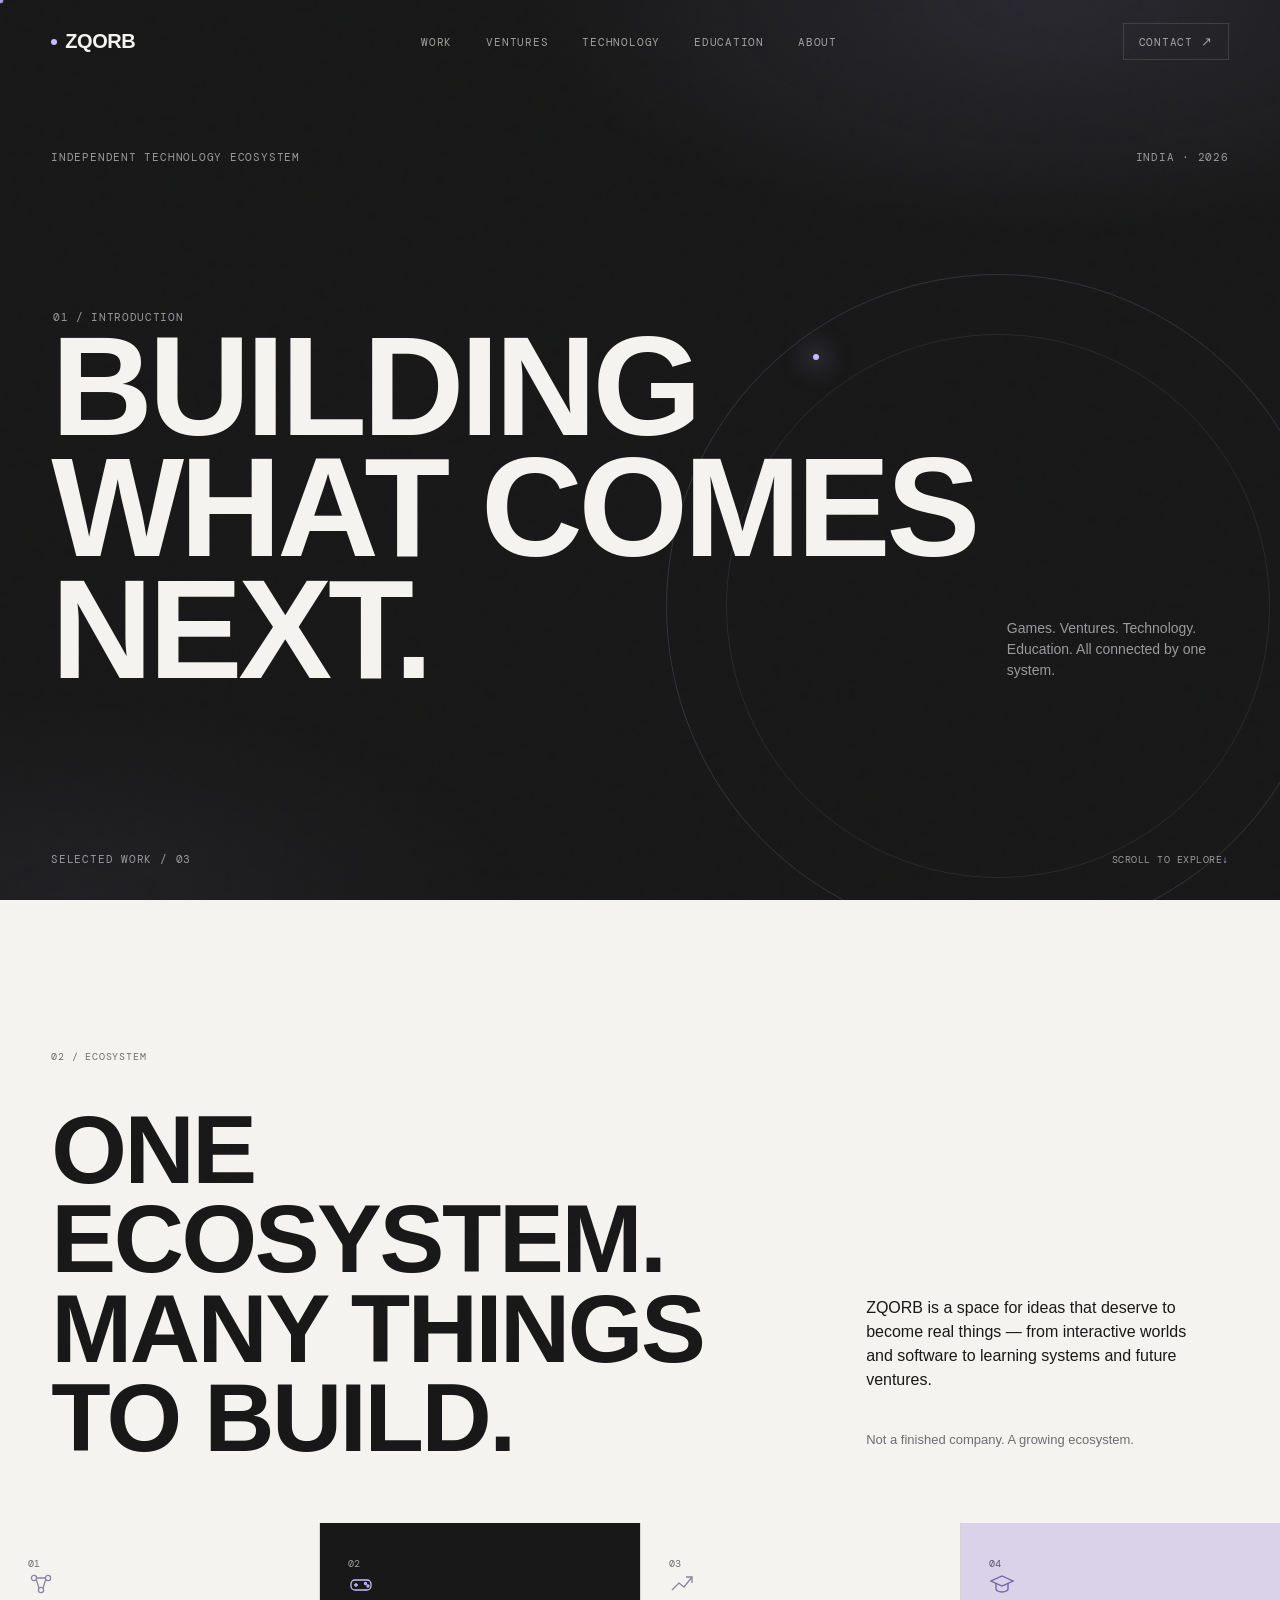
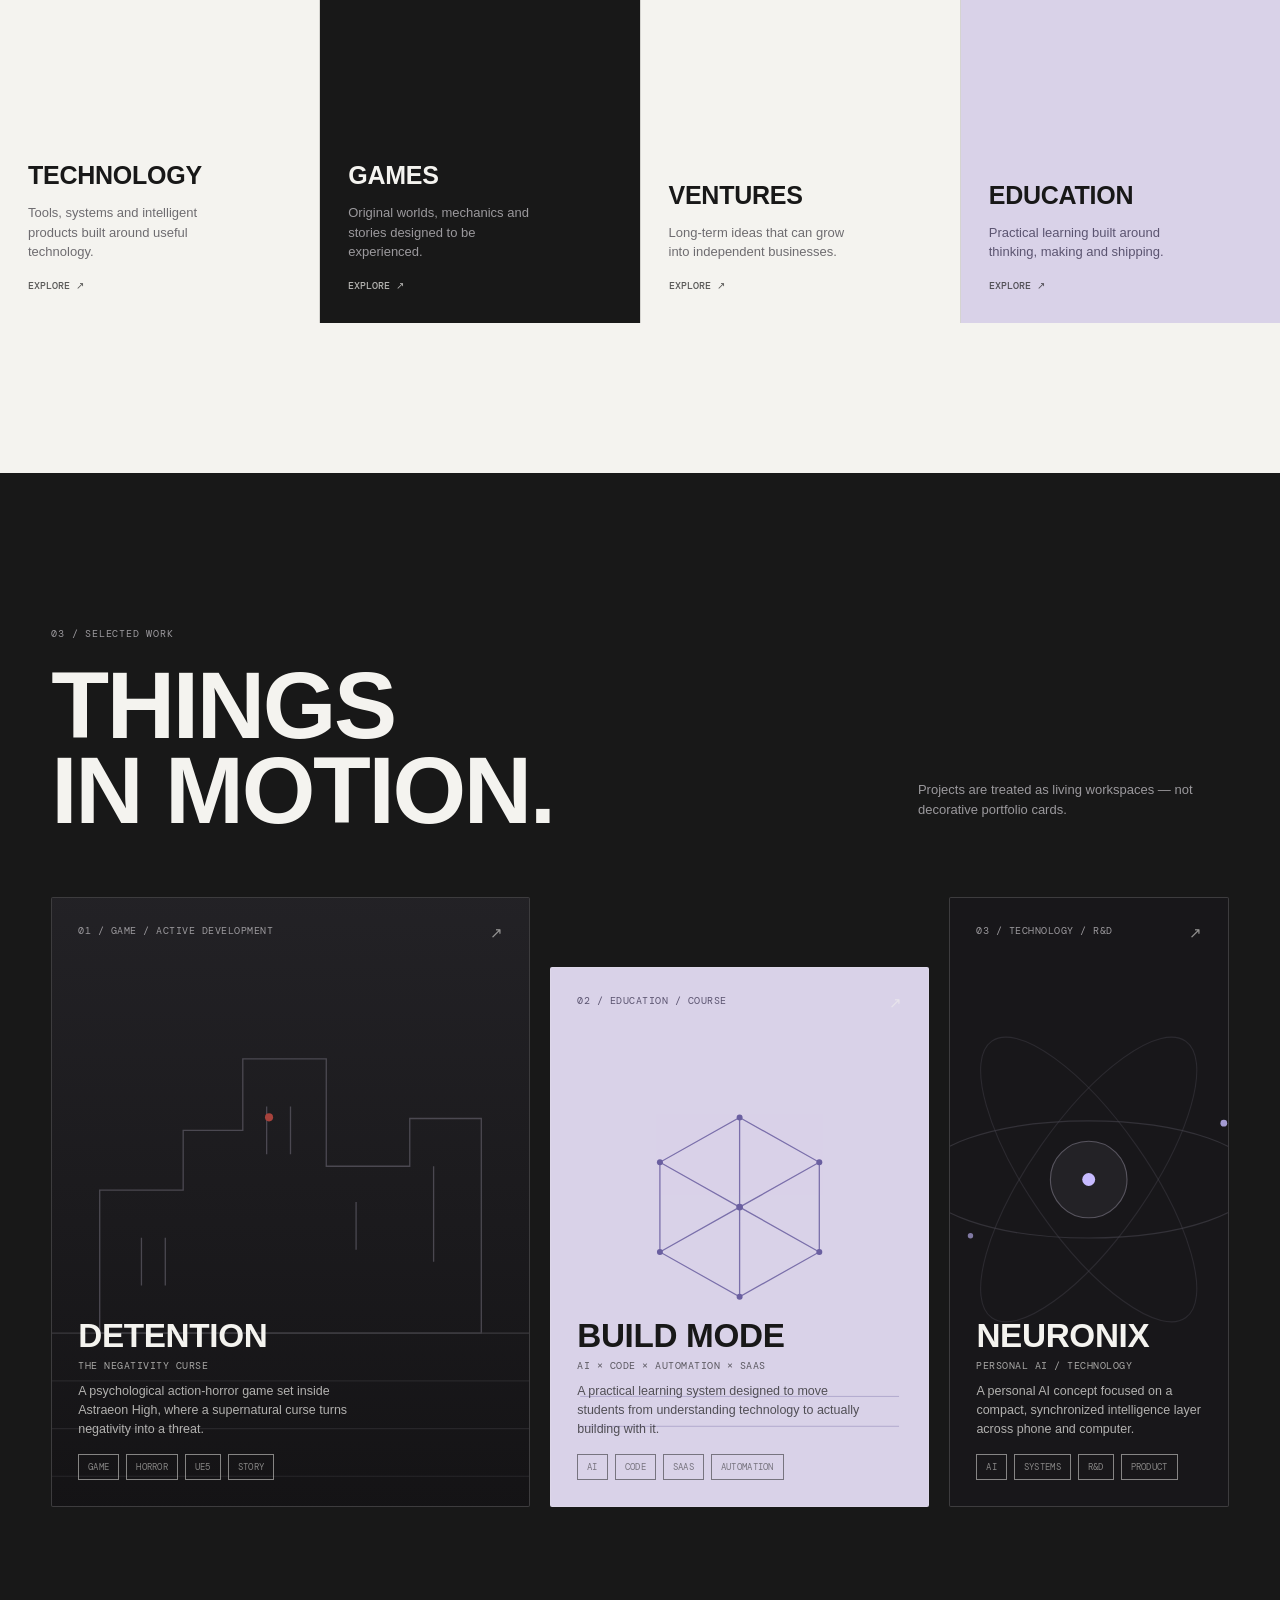
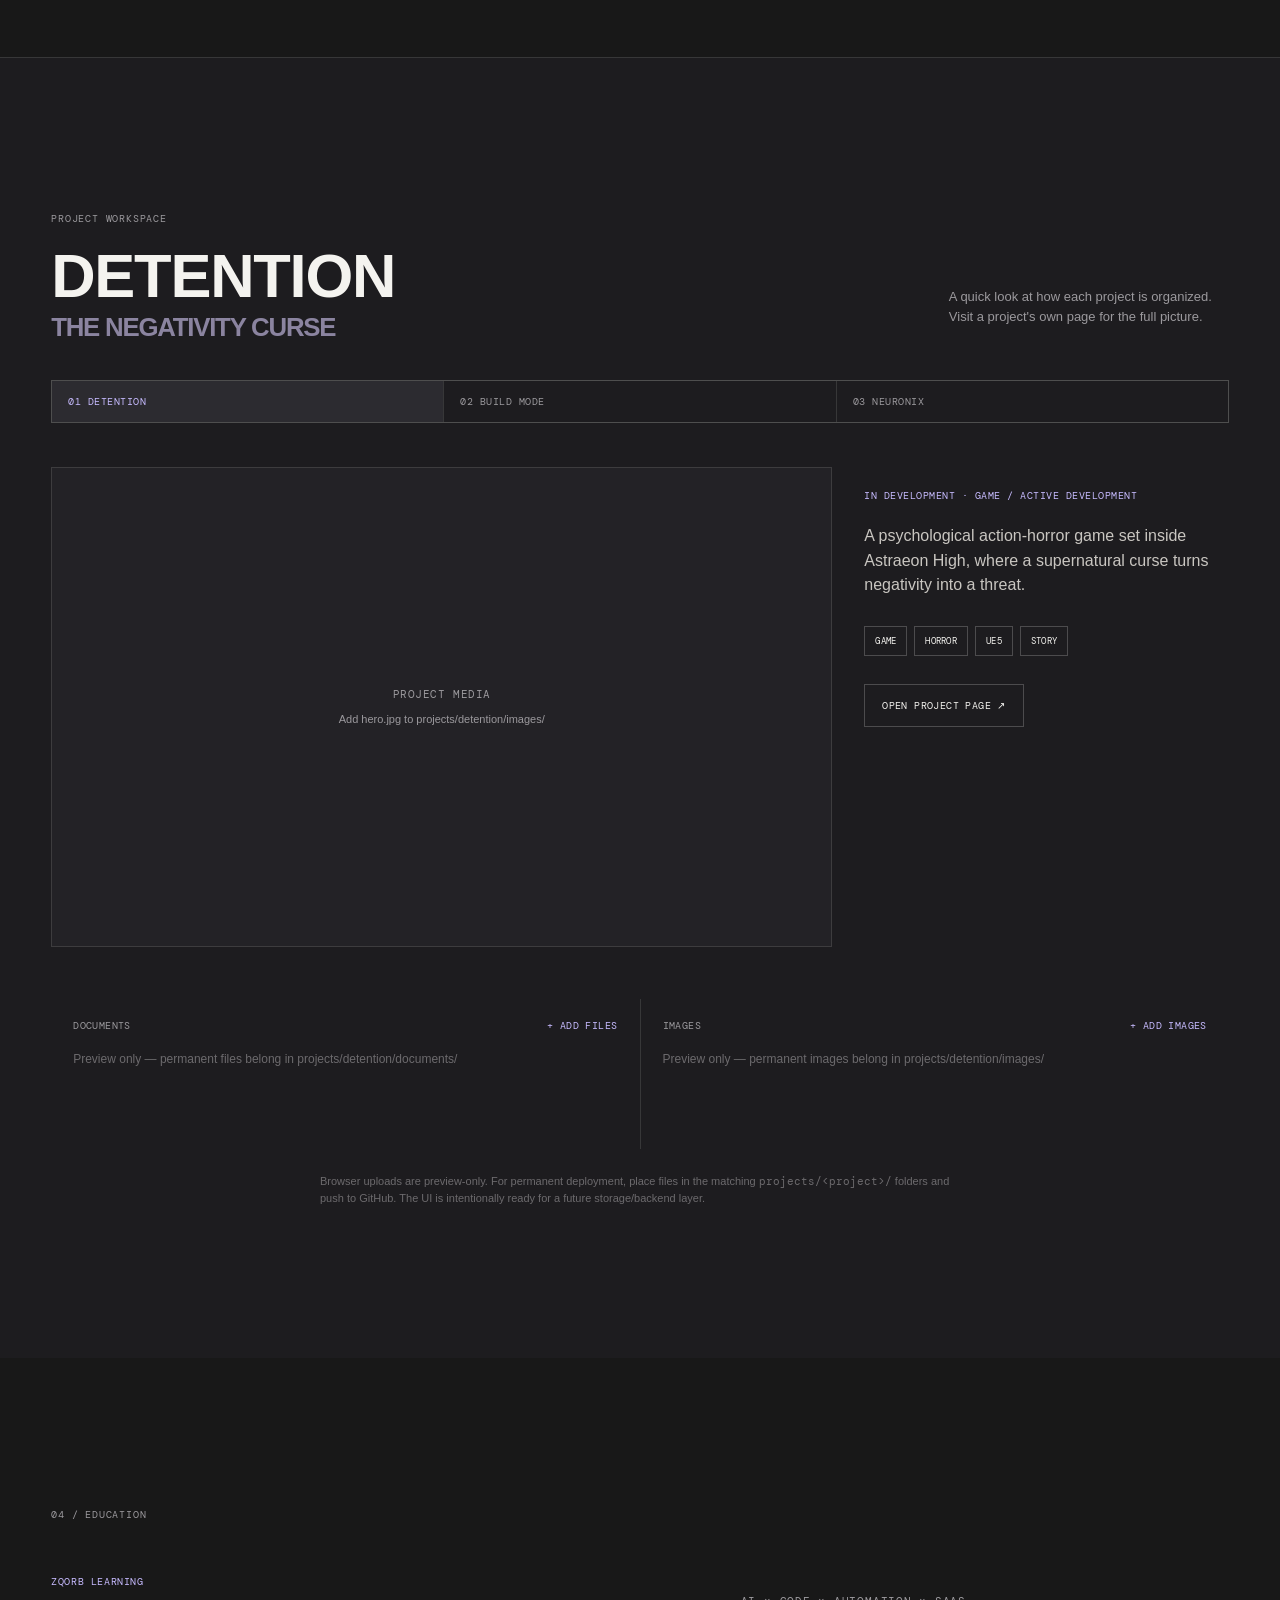
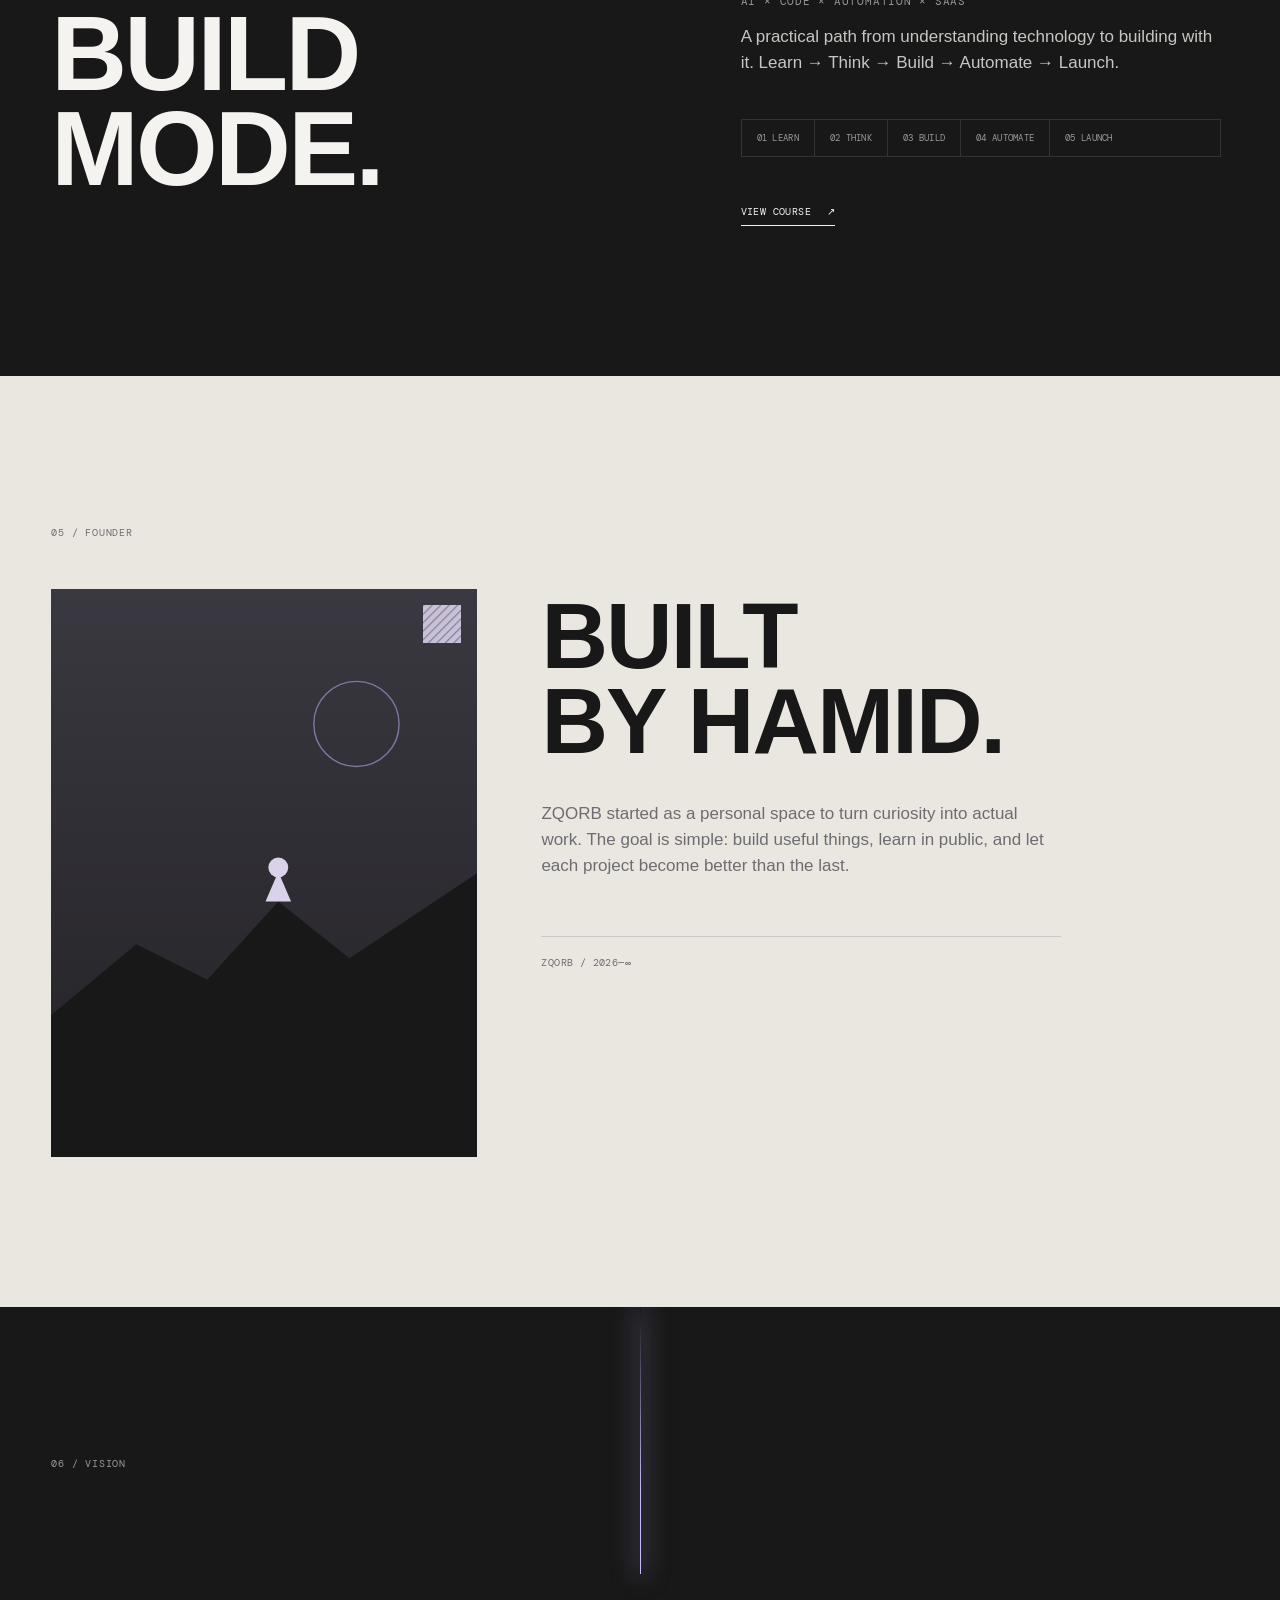
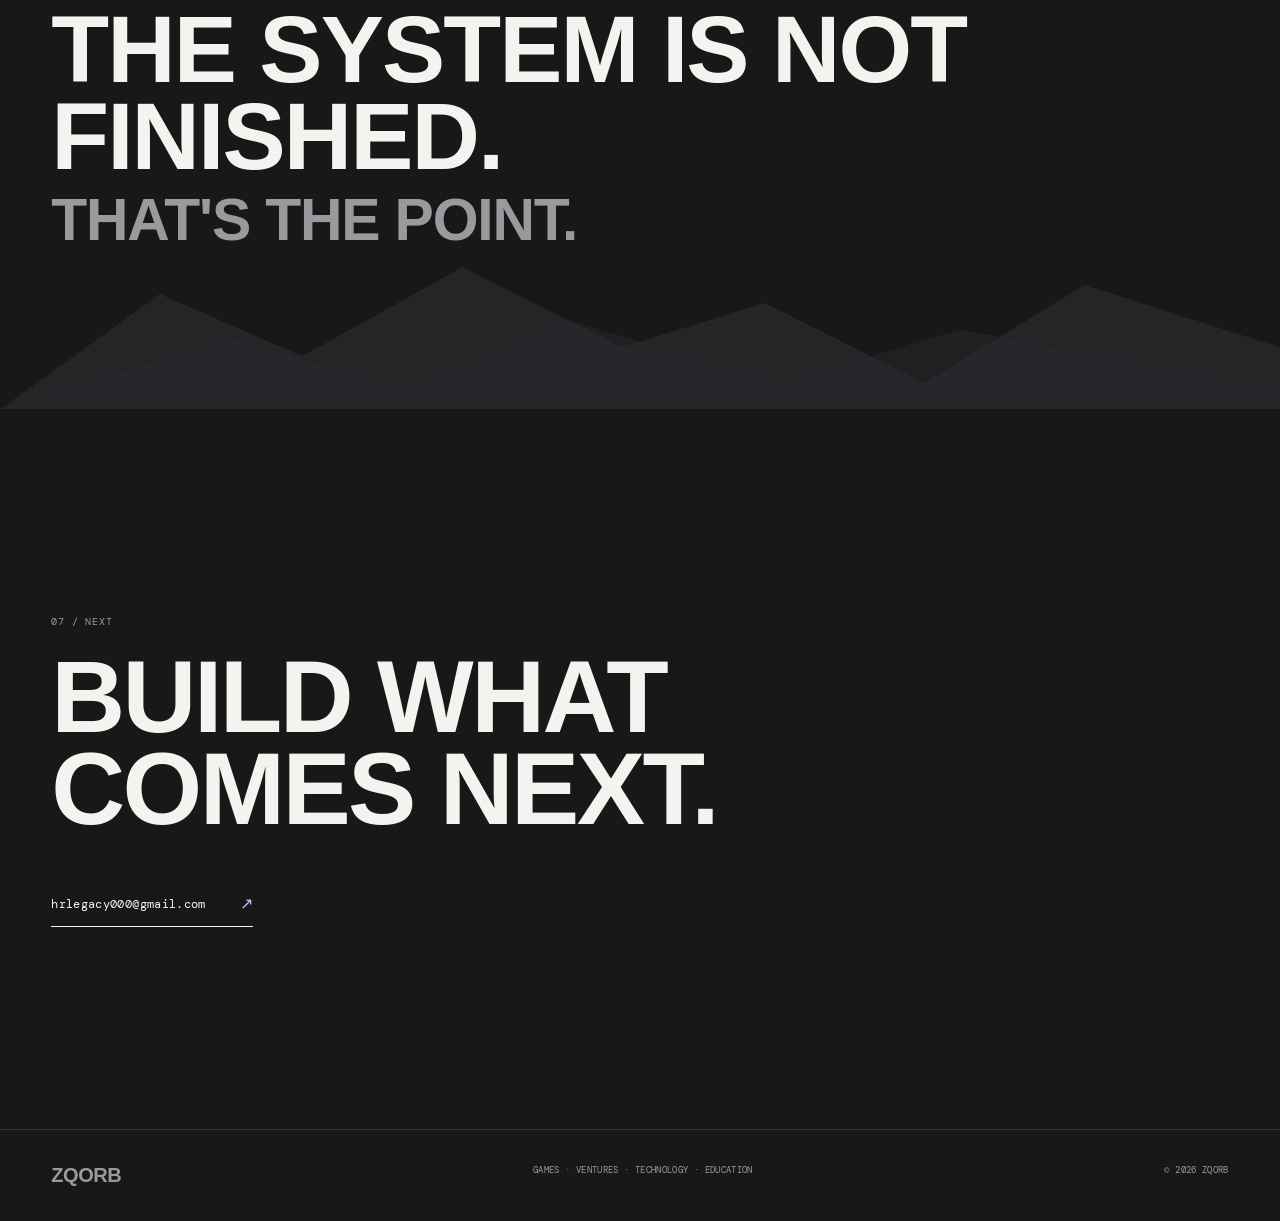
==== commit b8f281b8: "Add files via upload" ====
--- a/index.html
+++ b/index.html
@@ -4,8 +4,8 @@
   <meta charset="utf-8">
   <meta name="viewport" content="width=device-width, initial-scale=1">
   <meta name="theme-color" content="#181818">
-  <meta name="description" content="ZQORB Ventures — long-term ideas that can grow into independent businesses.">
-  <title>Ventures — ZQORB</title>
+  <meta name="description" content="ZQORB — Building what comes next. Games. Ventures. Technology. Education.">
+  <title>ZQORB — Building What Comes Next.</title>
   <link rel="preconnect" href="https://fonts.googleapis.com">
   <link rel="preconnect" href="https://fonts.gstatic.com" crossorigin>
   <link rel="preconnect" href="https://api.fontshare.com">
@@ -30,65 +30,208 @@
     <button class="menu" id="menu" aria-label="Open menu"><span></span><span></span></button>
   </header>
 
-  <main>
-    <section class="page-hero">
-      <div class="page-hero-top reveal">
-        <a class="back-link" href="/">← BACK TO ZQORB</a>
-        <span class="section-label">ECOSYSTEM / VENTURES</span>
-      </div>
-      <div>
-        <span class="section-label">LONG-TERM IDEAS</span>
-        <h1 class="reveal">VENTURES<span>IDEAS IN MOTION</span></h1>
-        <div class="page-meta reveal">
-          <span>INDEPENDENT BUSINESSES</span>
-          <span>EARLY STAGE</span>
-        </div>
-      </div>
-      <div class="hero-orbit" aria-hidden="true" style="right:-14vw;bottom:-22vw;width:44vw;height:44vw"></div>
-    </section>
-
-    <section class="section-pad" style="padding-top:0">
-      <div class="section-label">01 / OVERVIEW</div>
-      <div class="intro-grid">
-        <h2 class="display reveal">NOT EVERY IDEA<br>NEEDS TO BE<br>A PROJECT.</h2>
-        <div class="intro-copy reveal">
-          <p>Ventures is where longer-term business ideas live before they're ready to become their own thing — separate from ZQORB's games, technology and education work.</p>
-          <p class="muted">Nothing here is public yet. That's intentional.</p>
-        </div>
-      </div>
-    </section>
-
-    <section class="section-pad" style="padding-top:0">
-      <div class="section-label">02 / CURRENT VENTURES</div>
-      <div class="ventures-grid">
-        <article class="venture-card placeholder reveal">
-          <span class="num">01</span>
-          <div><h3>VENTURE SLOT</h3><p>Reserved for the first venture ready to be shown publicly.</p></div>
-          <span class="venture-status">COMING SOON</span>
-        </article>
-        <article class="venture-card placeholder reveal">
-          <span class="num">02</span>
-          <div><h3>VENTURE SLOT</h3><p>This structure is built to scale — each future venture gets its own page.</p></div>
-          <span class="venture-status">COMING SOON</span>
-        </article>
-        <article class="venture-card placeholder reveal">
-          <span class="num">03</span>
-          <div><h3>VENTURE SLOT</h3><p>No placeholder names, no invented numbers — just real ones, when they exist.</p></div>
-          <span class="venture-status">COMING SOON</span>
-        </article>
-      </div>
-    </section>
-
-    <section class="section-pad">
-      <div class="coming-soon reveal">
-        <h3>MORE<br>IS COMING.</h3>
-        <p>New ventures will appear here — with their own dedicated pages — when there is real work to show.</p>
-      </div>
+  <main id="top">
+    <section class="hero">
+      <div class="hero-meta reveal">
+        <span>Independent technology ecosystem</span>
+        <span>India · 2026</span>
+      </div>
+
+      <div class="hero-stage">
+        <div class="hero-kicker reveal">01 / INTRODUCTION</div>
+        <h1 class="hero-title reveal">BUILDING<br>WHAT COMES NEXT.</h1>
+        <div class="hero-side reveal">
+          <p>Games. Ventures. Technology. Education. All connected by one system.</p>
+        </div>
+        <div class="hero-orbit" aria-hidden="true"></div>
+      </div>
+
+      <div class="hero-bottom reveal">
+        <span>SELECTED WORK / 03</span>
+        <span class="scroll-cue">SCROLL TO EXPLORE <b>↓</b></span>
+      </div>
+    </section>
+
+    <section class="eco-section" id="ecosystem">
+      <div class="section-pad" style="padding-bottom:0">
+        <div class="section-label">02 / ECOSYSTEM</div>
+        <div class="intro-grid">
+          <h2 class="display reveal">ONE ECOSYSTEM.<br>MANY THINGS<br>TO BUILD.</h2>
+          <div class="intro-copy reveal">
+            <p>ZQORB is a space for ideas that deserve to become real things — from interactive worlds and software to learning systems and future ventures.</p>
+            <p class="muted">Not a finished company. A growing ecosystem.</p>
+          </div>
+        </div>
+      </div>
+
+      <div class="ecosystem-grid">
+        <article class="eco-card reveal" id="technology-card">
+          <div>
+            <span class="num">01</span>
+            <div class="eco-icon" aria-hidden="true">
+              <svg width="26" height="26" viewBox="0 0 26 26" fill="none" stroke="currentColor" stroke-width="1.3"><circle cx="6" cy="7" r="2.6"/><circle cx="20" cy="7" r="2.6"/><circle cx="13" cy="19" r="2.6"/><path d="M8.2 8.4 11 17M17.8 8.4 15 17M8.6 7h8.8"/></svg>
+            </div>
+          </div>
+          <div>
+            <h3>TECHNOLOGY</h3>
+            <p>Tools, systems and intelligent products built around useful technology.</p>
+            <a class="eco-explore" href="/#work">EXPLORE ↗</a>
+          </div>
+        </article>
+
+        <article class="eco-card eco-dark reveal" id="games-card">
+          <div>
+            <span class="num">02</span>
+            <div class="eco-icon" aria-hidden="true">
+              <svg width="26" height="26" viewBox="0 0 26 26" fill="none" stroke="currentColor" stroke-width="1.3"><rect x="3" y="9" width="20" height="10" rx="4"/><path d="M8 12v4M6 14h4"/><circle cx="17.5" cy="12.5" r="1"/><circle cx="20" cy="15" r="1"/></svg>
+            </div>
+          </div>
+          <div>
+            <h3>GAMES</h3>
+            <p>Original worlds, mechanics and stories designed to be experienced.</p>
+            <a class="eco-explore" href="/#work">EXPLORE ↗</a>
+          </div>
+        </article>
+
+        <article class="eco-card reveal" id="ventures">
+          <div>
+            <span class="num">03</span>
+            <div class="eco-icon" aria-hidden="true">
+              <svg width="26" height="26" viewBox="0 0 26 26" fill="none" stroke="currentColor" stroke-width="1.3"><path d="M3 19 10 12 15 16 23 6"/><path d="M17 6h6v6"/></svg>
+            </div>
+          </div>
+          <div>
+            <h3>VENTURES</h3>
+            <p>Long-term ideas that can grow into independent businesses.</p>
+            <a class="eco-explore" href="/ventures/">EXPLORE ↗</a>
+          </div>
+        </article>
+
+        <article class="eco-card eco-lav reveal" id="education-card">
+          <div>
+            <span class="num">04</span>
+            <div class="eco-icon" aria-hidden="true">
+              <svg width="26" height="26" viewBox="0 0 26 26" fill="none" stroke="currentColor" stroke-width="1.3"><path d="M13 5 24 10 13 15 2 10Z"/><path d="M7 12v6c0 1.4 2.7 3 6 3s6-1.6 6-3v-6"/></svg>
+            </div>
+          </div>
+          <div>
+            <h3>EDUCATION</h3>
+            <p>Practical learning built around thinking, making and shipping.</p>
+            <a class="eco-explore" href="/#courses">EXPLORE ↗</a>
+          </div>
+        </article>
+      </div>
+      <div style="height:150px"></div>
+    </section>
+
+    <section class="work section-pad" id="work">
+      <div class="section-head reveal">
+        <div><span class="section-label">03 / SELECTED WORK</span><h2>THINGS<br>IN MOTION.</h2></div>
+        <p>Projects are treated as living workspaces — not decorative portfolio cards.</p>
+      </div>
+
+      <div id="projectGrid" class="project-grid"></div>
+    </section>
+
+    <section class="workspace" id="workspace">
+      <div class="section-pad" style="padding-bottom:0">
+        <div class="workspace-top">
+          <div>
+            <span class="section-label">PROJECT WORKSPACE</span>
+            <h2 id="workspaceTitle">DETENTION<span>THE NEGATIVITY CURSE</span></h2>
+          </div>
+          <p style="max-width:280px;font-size:13px;color:var(--ink-dim);line-height:1.55">A quick look at how each project is organized. Visit a project's own page for the full picture.</p>
+        </div>
+        <div class="ws-tabs" id="workspaceTabs"></div>
+        <div class="workspace-grid">
+          <div class="workspace-media" id="workspaceMedia">
+            <div class="media-placeholder"><span>PROJECT MEDIA</span><small>Add images inside the project /images folder.</small></div>
+          </div>
+          <div class="workspace-info">
+            <div class="workspace-status" id="workspaceStatus"></div>
+            <p id="workspaceDescription"></p>
+            <div class="tag-list" id="workspaceTags"></div>
+            <div class="workspace-actions">
+              <a id="workspaceOpenPage" class="button magnetic" href="/projects/detention/#workspace">OPEN PROJECT PAGE ↗</a>
+            </div>
+          </div>
+        </div>
+        <div class="workspace-files">
+          <div class="file-panel">
+            <div class="file-panel-head"><span>DOCUMENTS</span><label class="upload-label">+ ADD FILES<input type="file" class="file-input" data-kind="docs" multiple></label></div>
+            <div class="file-list" id="docList"><span class="empty">No documents added yet.</span></div>
+          </div>
+          <div class="file-panel">
+            <div class="file-panel-head"><span>IMAGES</span><label class="upload-label">+ ADD IMAGES<input type="file" class="file-input" data-kind="images" accept="image/*" multiple></label></div>
+            <div class="image-list" id="imageList"><span class="empty">No images added yet.</span></div>
+          </div>
+        </div>
+        <p class="upload-note">Browser uploads are preview-only. For permanent deployment, place files in the matching <code>projects/&lt;project&gt;/</code> folders and push to GitHub. The UI is intentionally ready for a future storage/backend layer.</p>
+      </div>
+      <div style="height:150px"></div>
+    </section>
+
+    <section class="courses section-pad" id="courses">
+      <div class="section-label">04 / EDUCATION</div>
+      <div class="course-layout">
+        <div>
+          <span class="eyebrow">ZQORB LEARNING</span>
+          <h2>BUILD<br>MODE.</h2>
+        </div>
+        <div class="course-copy">
+          <p class="course-sub">AI × CODE × AUTOMATION × SAAS</p>
+          <p>A practical path from understanding technology to building with it. Learn → Think → Build → Automate → Launch.</p>
+          <div class="steps"><span>01 LEARN</span><span>02 THINK</span><span>03 BUILD</span><span>04 AUTOMATE</span><span>05 LAUNCH</span></div>
+          <a class="text-link" href="#contact">VIEW COURSE <span>↗</span></a>
+        </div>
+      </div>
+    </section>
+
+    <section class="founder section-pad" id="founder">
+      <div class="section-label">05 / FOUNDER</div>
+      <div class="founder-grid">
+        <div class="founder-visual reveal">
+          <svg viewBox="0 0 300 400" preserveAspectRatio="xMidYMid slice" role="img" aria-label="">
+            <defs>
+              <linearGradient id="fSky" x1="0" y1="0" x2="0" y2="1">
+                <stop offset="0" stop-color="#3A3840"/><stop offset="1" stop-color="#232226"/>
+              </linearGradient>
+            </defs>
+            <rect width="300" height="400" fill="url(#fSky)"/>
+            <circle cx="215" cy="95" r="30" fill="none" stroke="#C7BBFF" stroke-width="1" opacity=".5"/>
+            <path d="M0 300 L60 250 L110 275 L160 220 L210 260 L300 200 L300 400 L0 400 Z" fill="#181818"/>
+            <path d="M151 220 L169 220 L160 199 Z" fill="#D9D2E8"/>
+            <circle cx="160" cy="196" r="7" fill="#D9D2E8"/>
+          </svg>
+          <div class="founder-swatch" aria-hidden="true">
+            <svg viewBox="0 0 38 38"><defs><pattern id="stripe" width="6" height="6" patternTransform="rotate(45)" patternUnits="userSpaceOnUse"><line x1="0" y1="0" x2="0" y2="6" stroke="#8B84A0" stroke-width="2.4"/></pattern></defs><rect width="38" height="38" fill="url(#stripe)"/></svg>
+          </div>
+        </div>
+        <div class="founder-copy">
+          <h2>BUILT<br>BY HAMID.</h2>
+          <p>ZQORB started as a personal space to turn curiosity into actual work. The goal is simple: build useful things, learn in public, and let each project become better than the last.</p>
+          <div class="founder-line"></div>
+          <span class="signature">ZQORB / 2026—∞</span>
+        </div>
+      </div>
+    </section>
+
+    <section class="vision section-pad">
+      <div class="section-label">06 / VISION</div>
+      <div class="vision-beam" aria-hidden="true"></div>
+      <div class="vision-wrap reveal">
+        <p>THE SYSTEM IS NOT FINISHED.</p>
+        <p>THAT'S THE POINT.</p>
+      </div>
+      <svg class="vision-mountains" viewBox="0 0 1440 220" preserveAspectRatio="none" aria-hidden="true">
+        <path d="M0 220 L180 90 L340 160 L520 60 L700 150 L860 100 L1040 190 L1220 80 L1440 150 L1440 220 Z" fill="currentColor" opacity=".7"/>
+        <path d="M0 220 L260 140 L460 200 L640 120 L880 190 L1080 130 L1440 200 L1440 220 Z" fill="currentColor" opacity=".45"/>
+      </svg>
     </section>
 
     <section class="cta section-pad" id="contact">
       <div class="cta-inner">
-        <span class="section-label">NEXT</span>
+        <span class="section-label">07 / NEXT</span>
         <h2>BUILD WHAT<br>COMES NEXT.</h2>
         <a class="cta-mail magnetic" href="mailto:hrlegacy000@gmail.com">hrlegacy000@gmail.com <span>↗</span></a>
       </div>
@@ -106,5 +249,6 @@
   </div>
 
   <script src="/common.js"></script>
+  <script src="/script.js"></script>
 </body>
 </html>
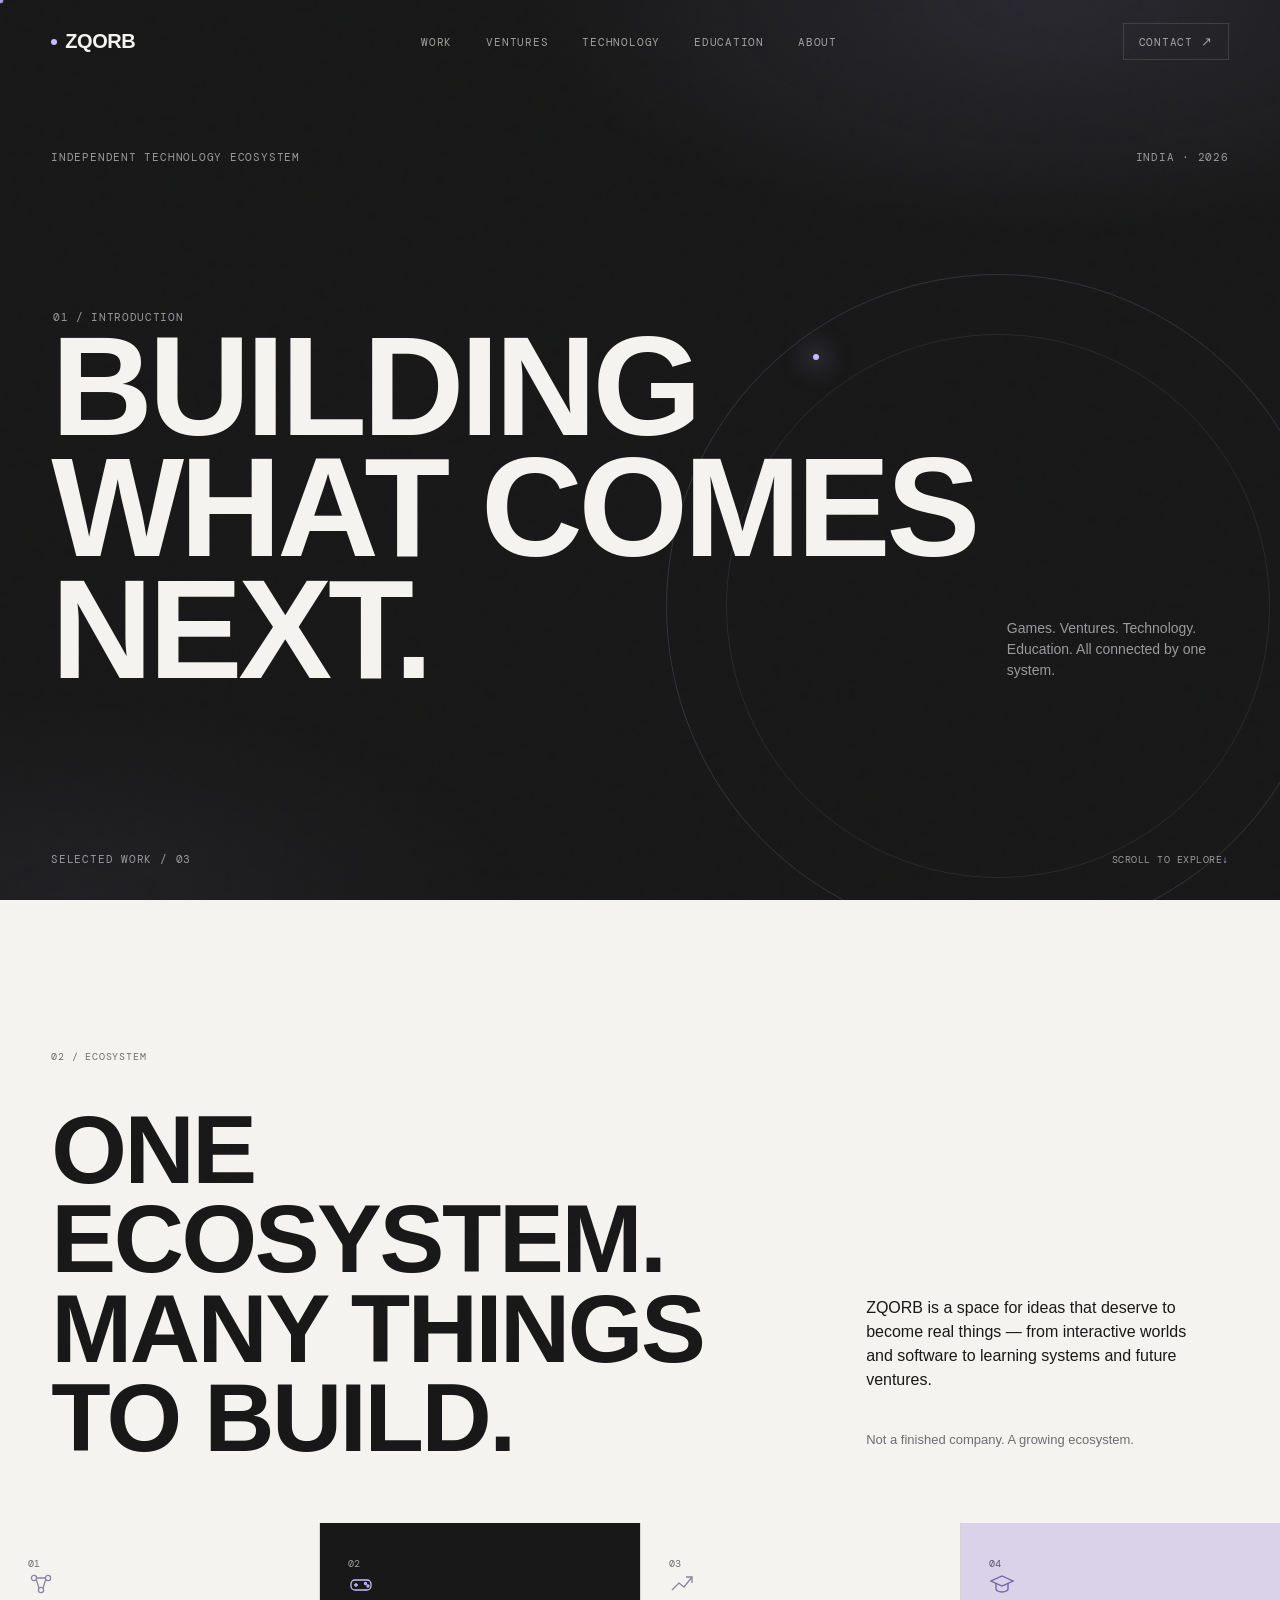
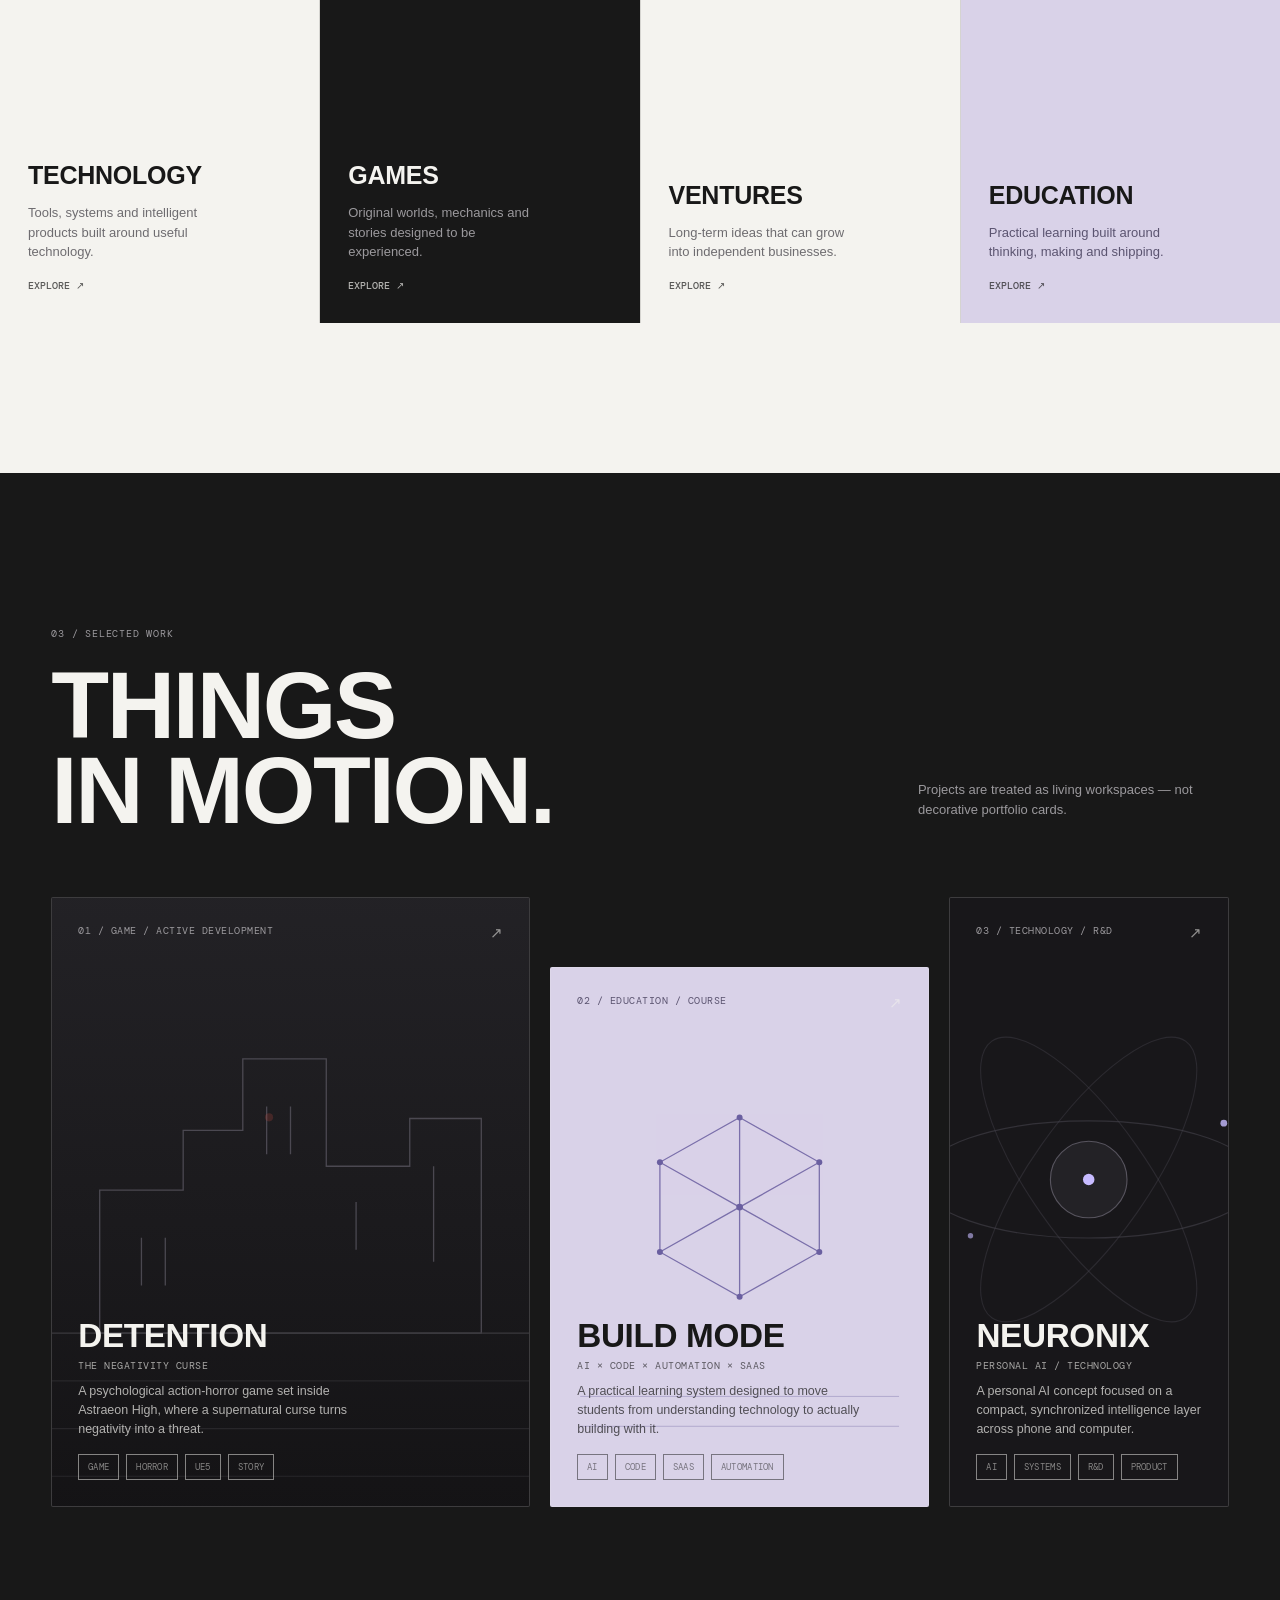
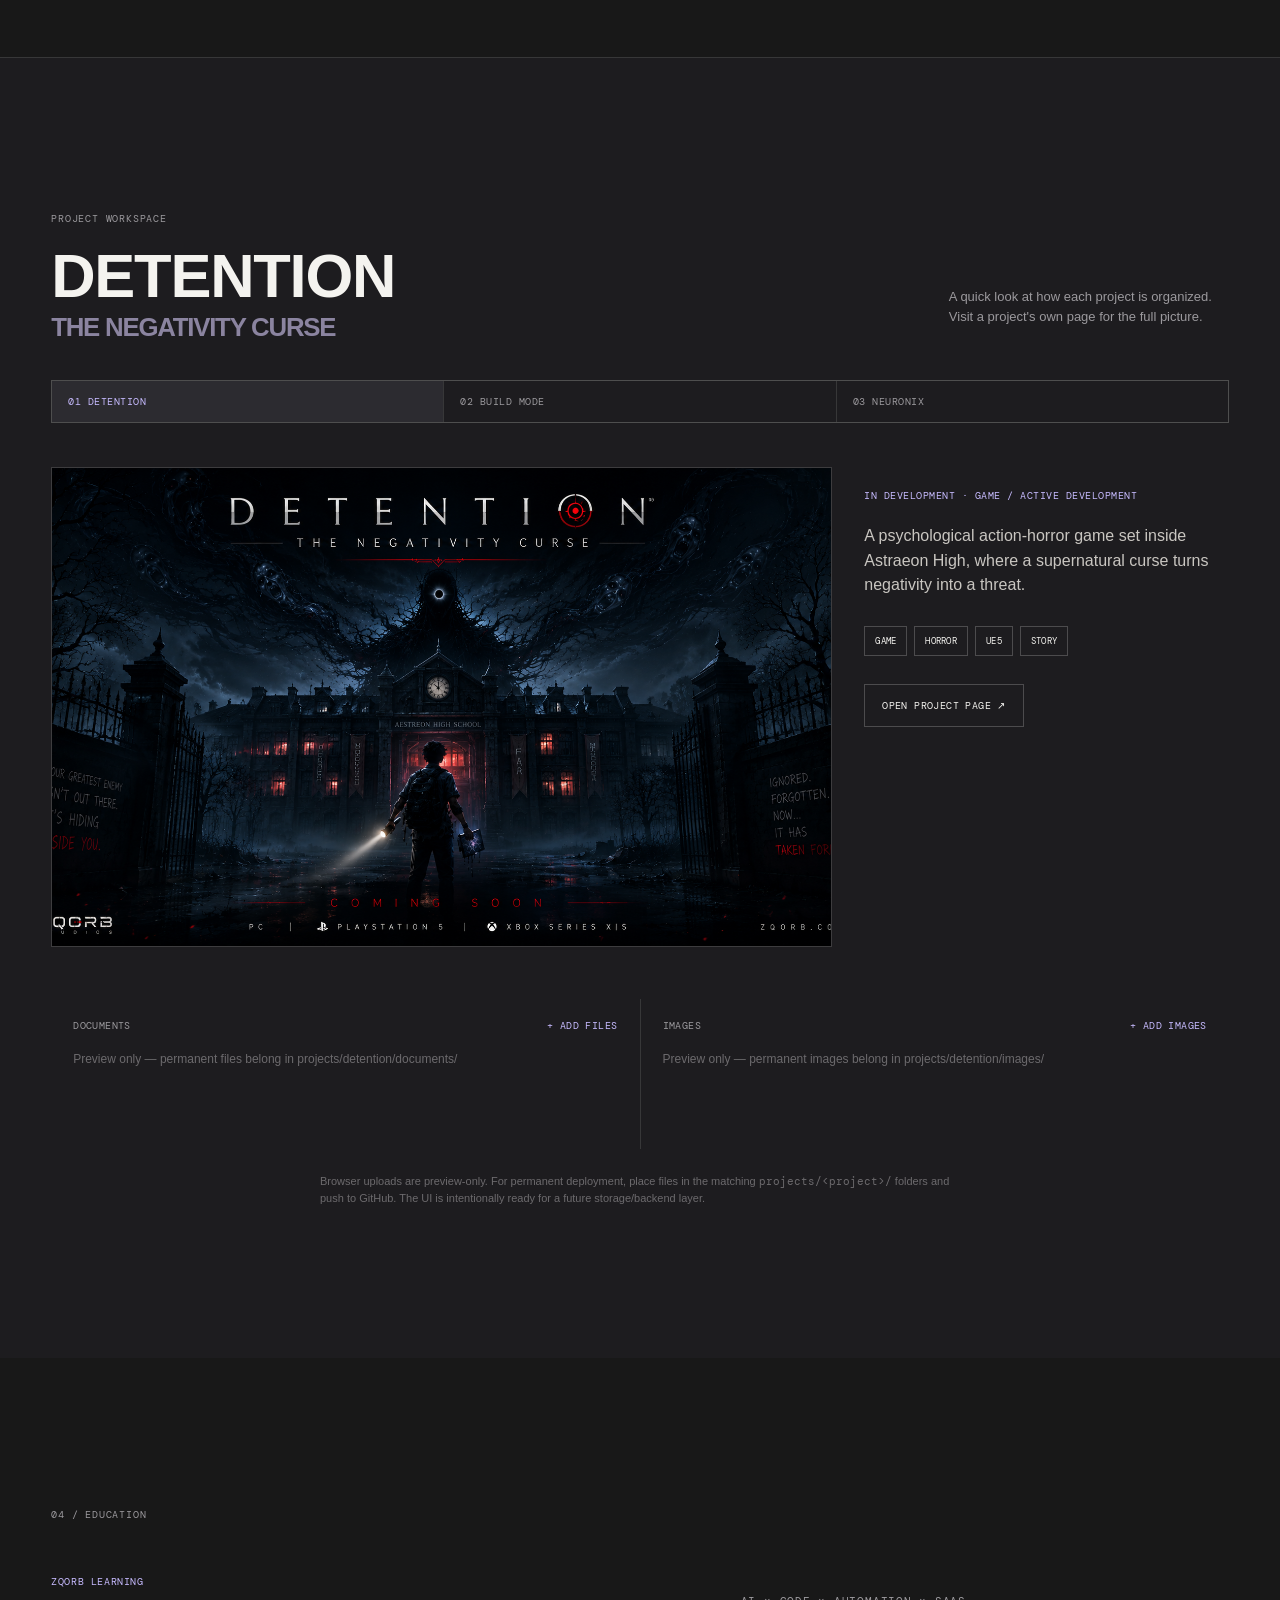
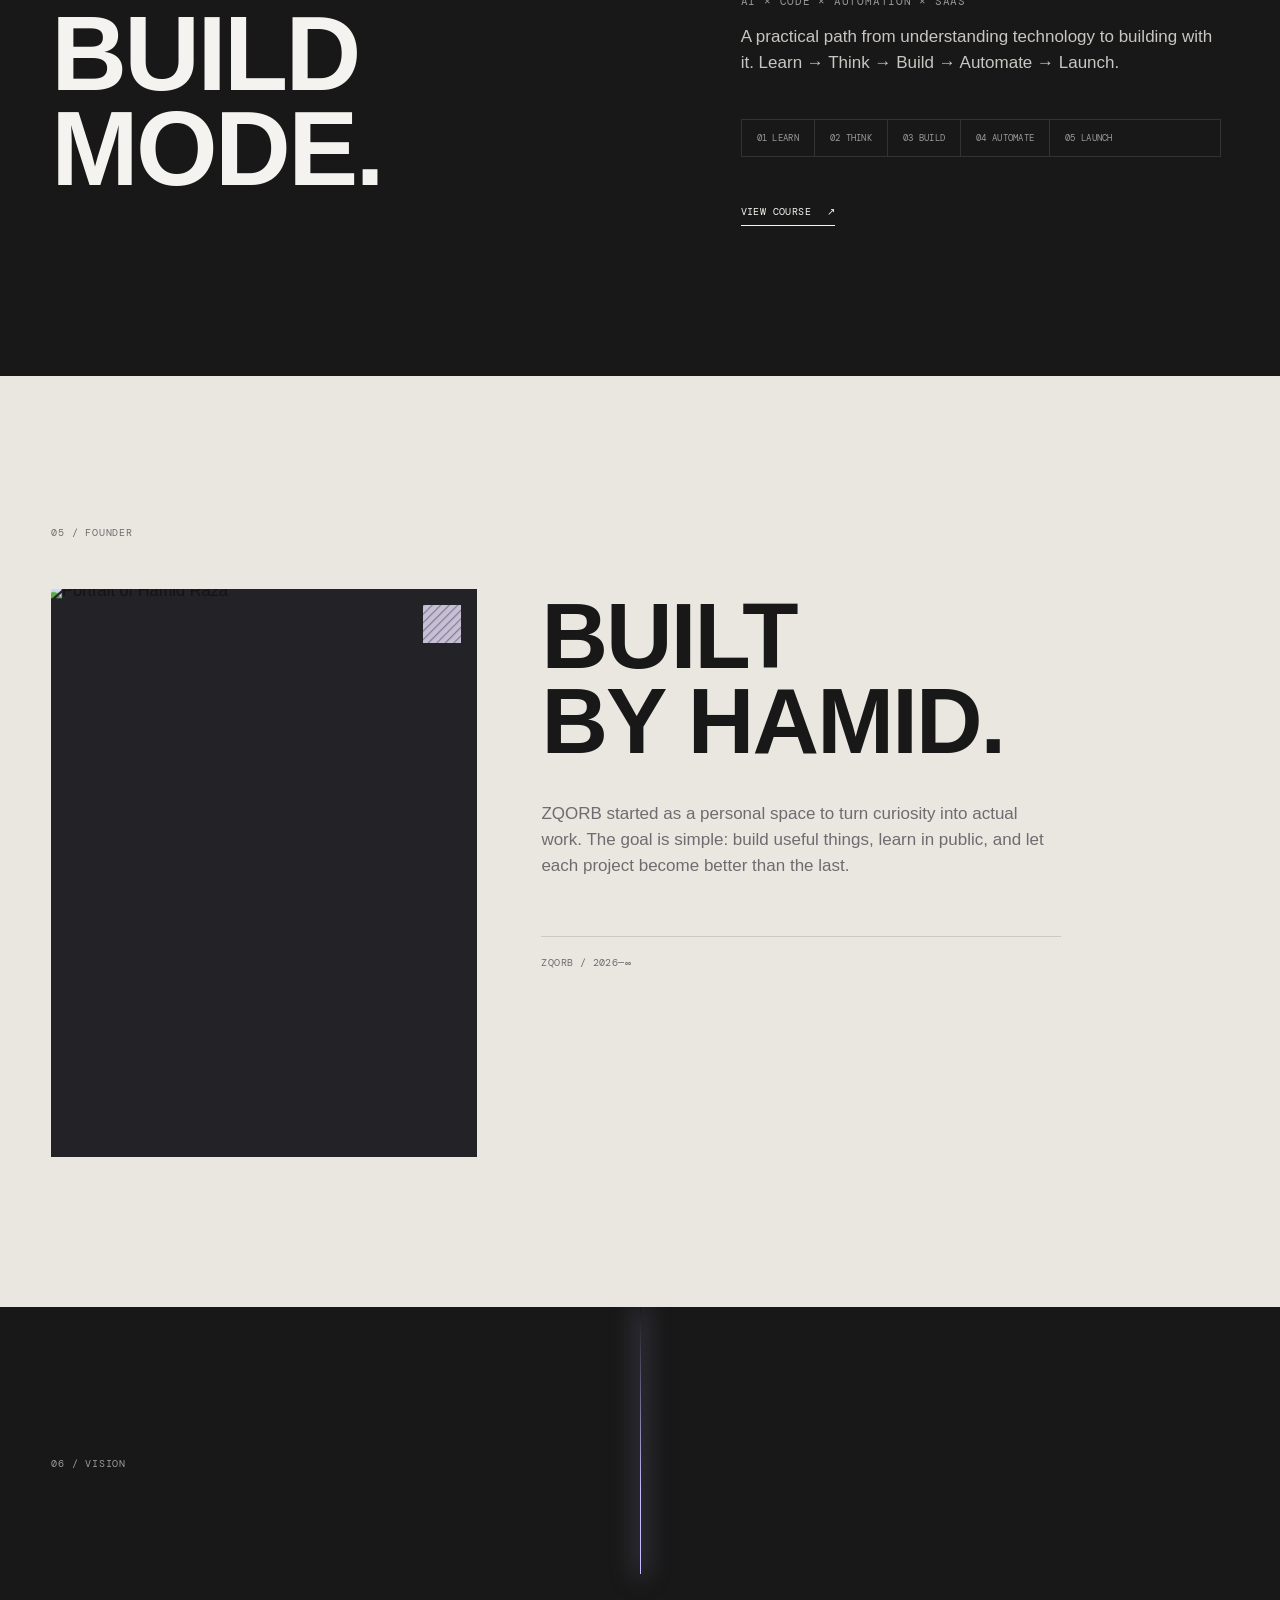
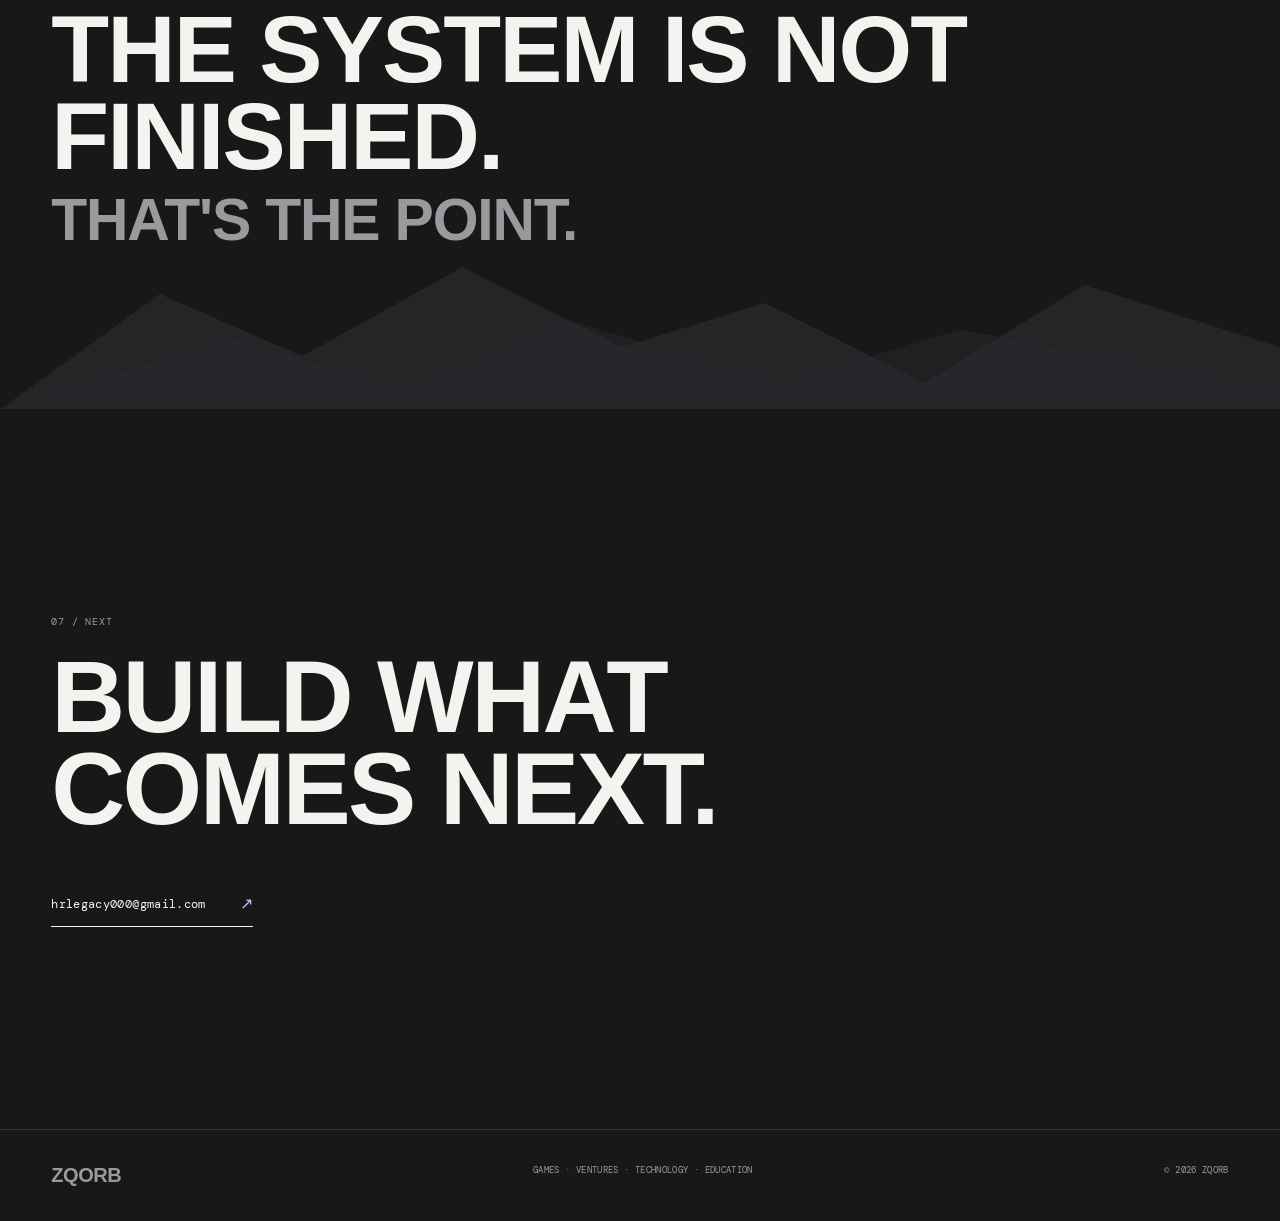
==== commit 37351085: "Add files via upload update Zqorb" ====
--- a/index.html
+++ b/index.html
@@ -191,18 +191,7 @@
       <div class="section-label">05 / FOUNDER</div>
       <div class="founder-grid">
         <div class="founder-visual reveal">
-          <svg viewBox="0 0 300 400" preserveAspectRatio="xMidYMid slice" role="img" aria-label="">
-            <defs>
-              <linearGradient id="fSky" x1="0" y1="0" x2="0" y2="1">
-                <stop offset="0" stop-color="#3A3840"/><stop offset="1" stop-color="#232226"/>
-              </linearGradient>
-            </defs>
-            <rect width="300" height="400" fill="url(#fSky)"/>
-            <circle cx="215" cy="95" r="30" fill="none" stroke="#C7BBFF" stroke-width="1" opacity=".5"/>
-            <path d="M0 300 L60 250 L110 275 L160 220 L210 260 L300 200 L300 400 L0 400 Z" fill="#181818"/>
-            <path d="M151 220 L169 220 L160 199 Z" fill="#D9D2E8"/>
-            <circle cx="160" cy="196" r="7" fill="#D9D2E8"/>
-          </svg>
+          <img class="founder-portrait" src="/assets/images/hamid-portrait.png" alt="Portrait of Hamid Raza" loading="eager">
           <div class="founder-swatch" aria-hidden="true">
             <svg viewBox="0 0 38 38"><defs><pattern id="stripe" width="6" height="6" patternTransform="rotate(45)" patternUnits="userSpaceOnUse"><line x1="0" y1="0" x2="0" y2="6" stroke="#8B84A0" stroke-width="2.4"/></pattern></defs><rect width="38" height="38" fill="url(#stripe)"/></svg>
           </div>
--- a/styles.css
+++ b/styles.css
@@ -178,7 +178,8 @@
 .founder .section-label{color:var(--ink-on-panel-dim)}
 .founder-grid{display:grid;grid-template-columns:.62fr 1fr;gap:5vw;margin-top:50px;align-items:start}
 .founder-visual{position:relative;aspect-ratio:3/4;background:var(--surface);overflow:hidden}
-.founder-visual svg{width:100%;height:100%}
+.founder-portrait{width:100%;height:100%;object-fit:cover;object-position:center top;display:block;filter:saturate(.92) contrast(1.04);transform:scale(1.025);transition:transform .8s var(--ease)}
+.founder-visual:hover .founder-portrait{transform:scale(1.055)}
 .founder-swatch{position:absolute;top:16px;right:16px;width:38px;height:38px;background:var(--lavender-soft);opacity:.9}
 .founder-swatch svg{position:absolute;inset:0}
 .founder-grid h2{font-family:"Clash Display",sans-serif;font-size:clamp(46px,7.2vw,100px);line-height:.92;letter-spacing:-.02em;margin:0;font-weight:600}
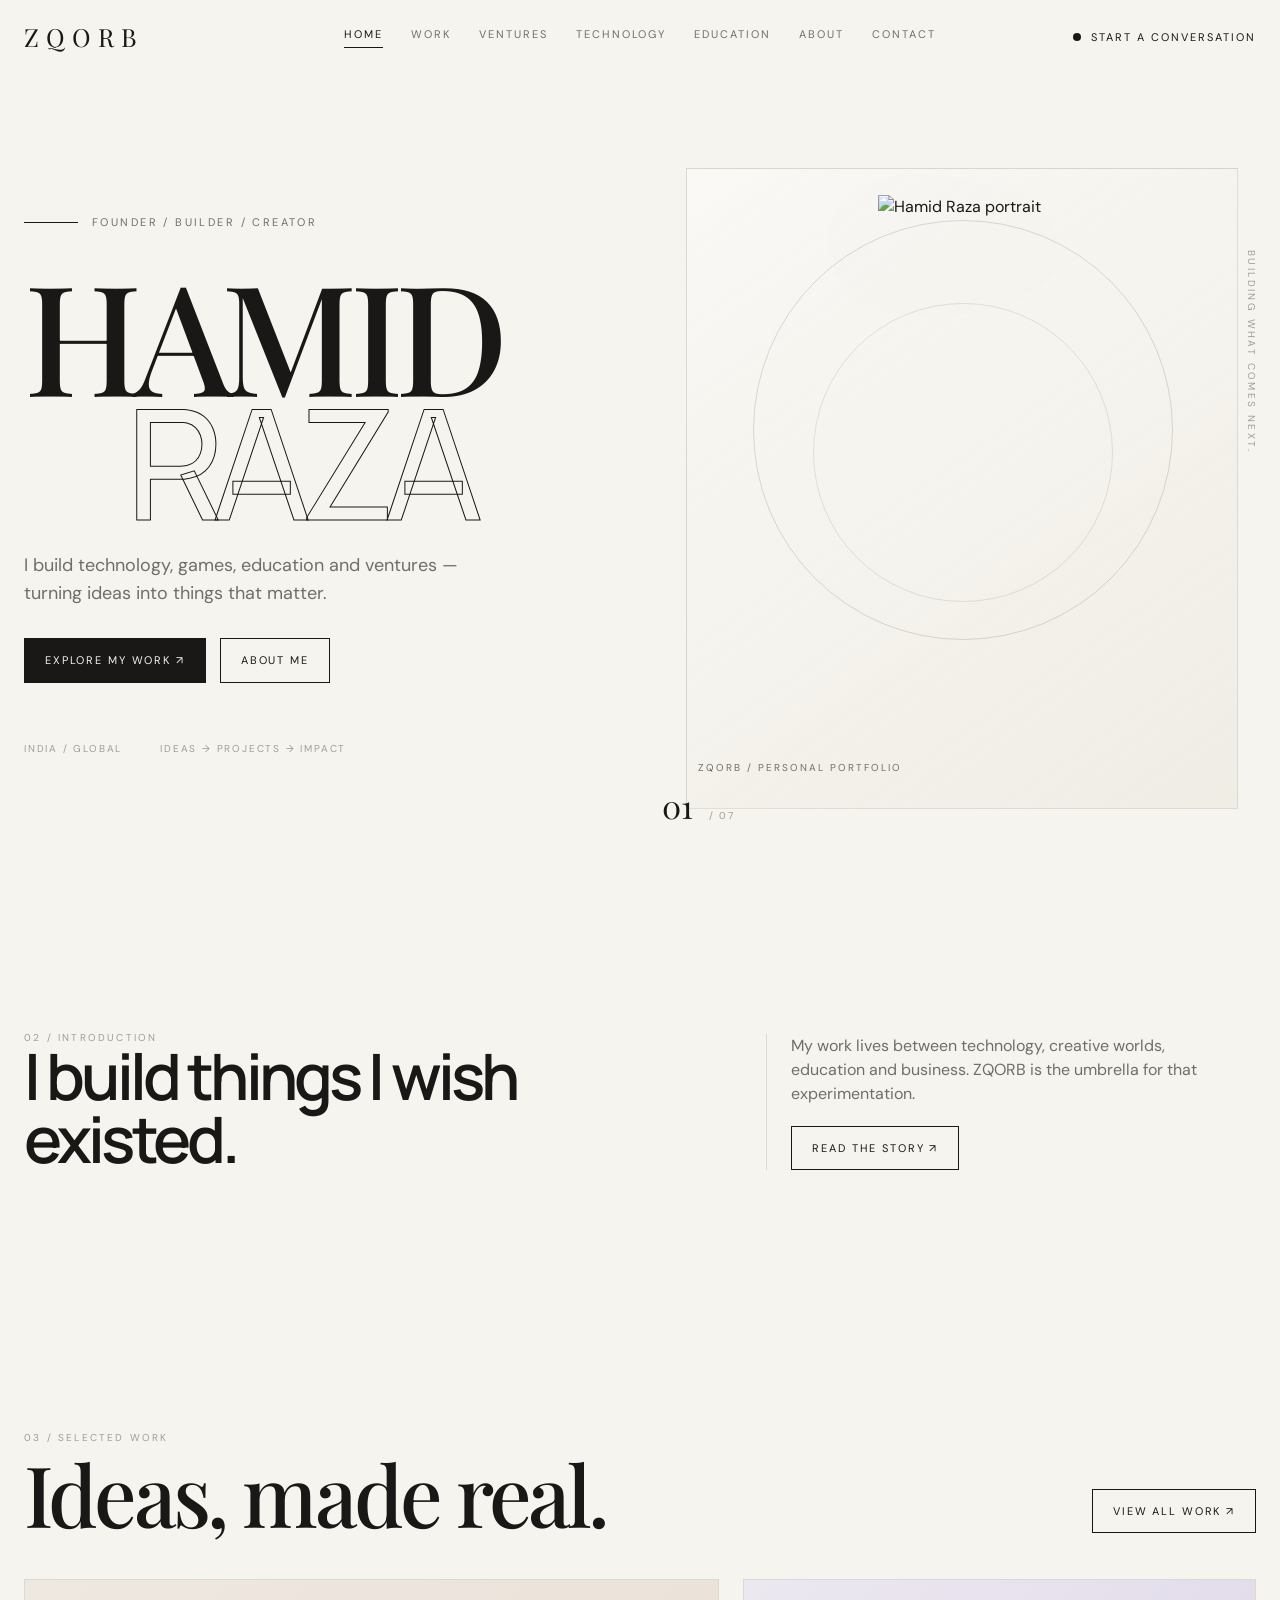
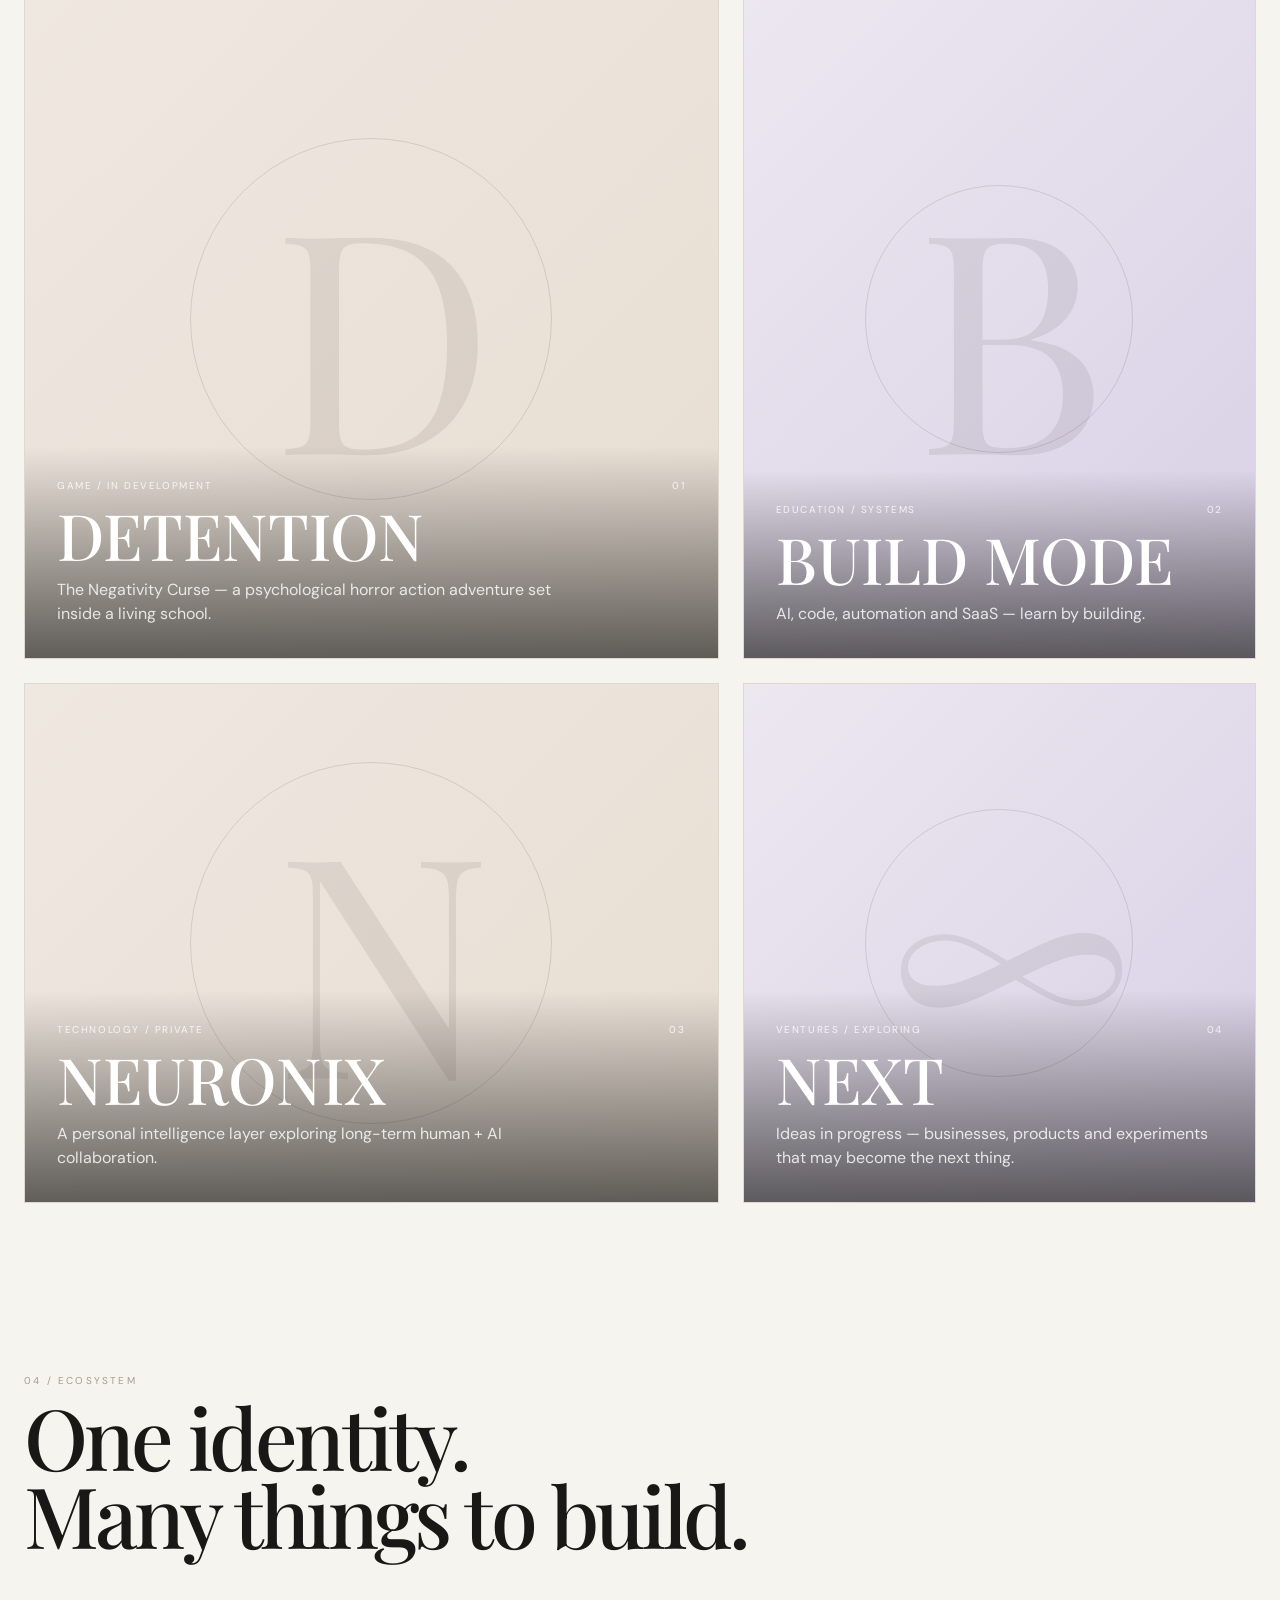
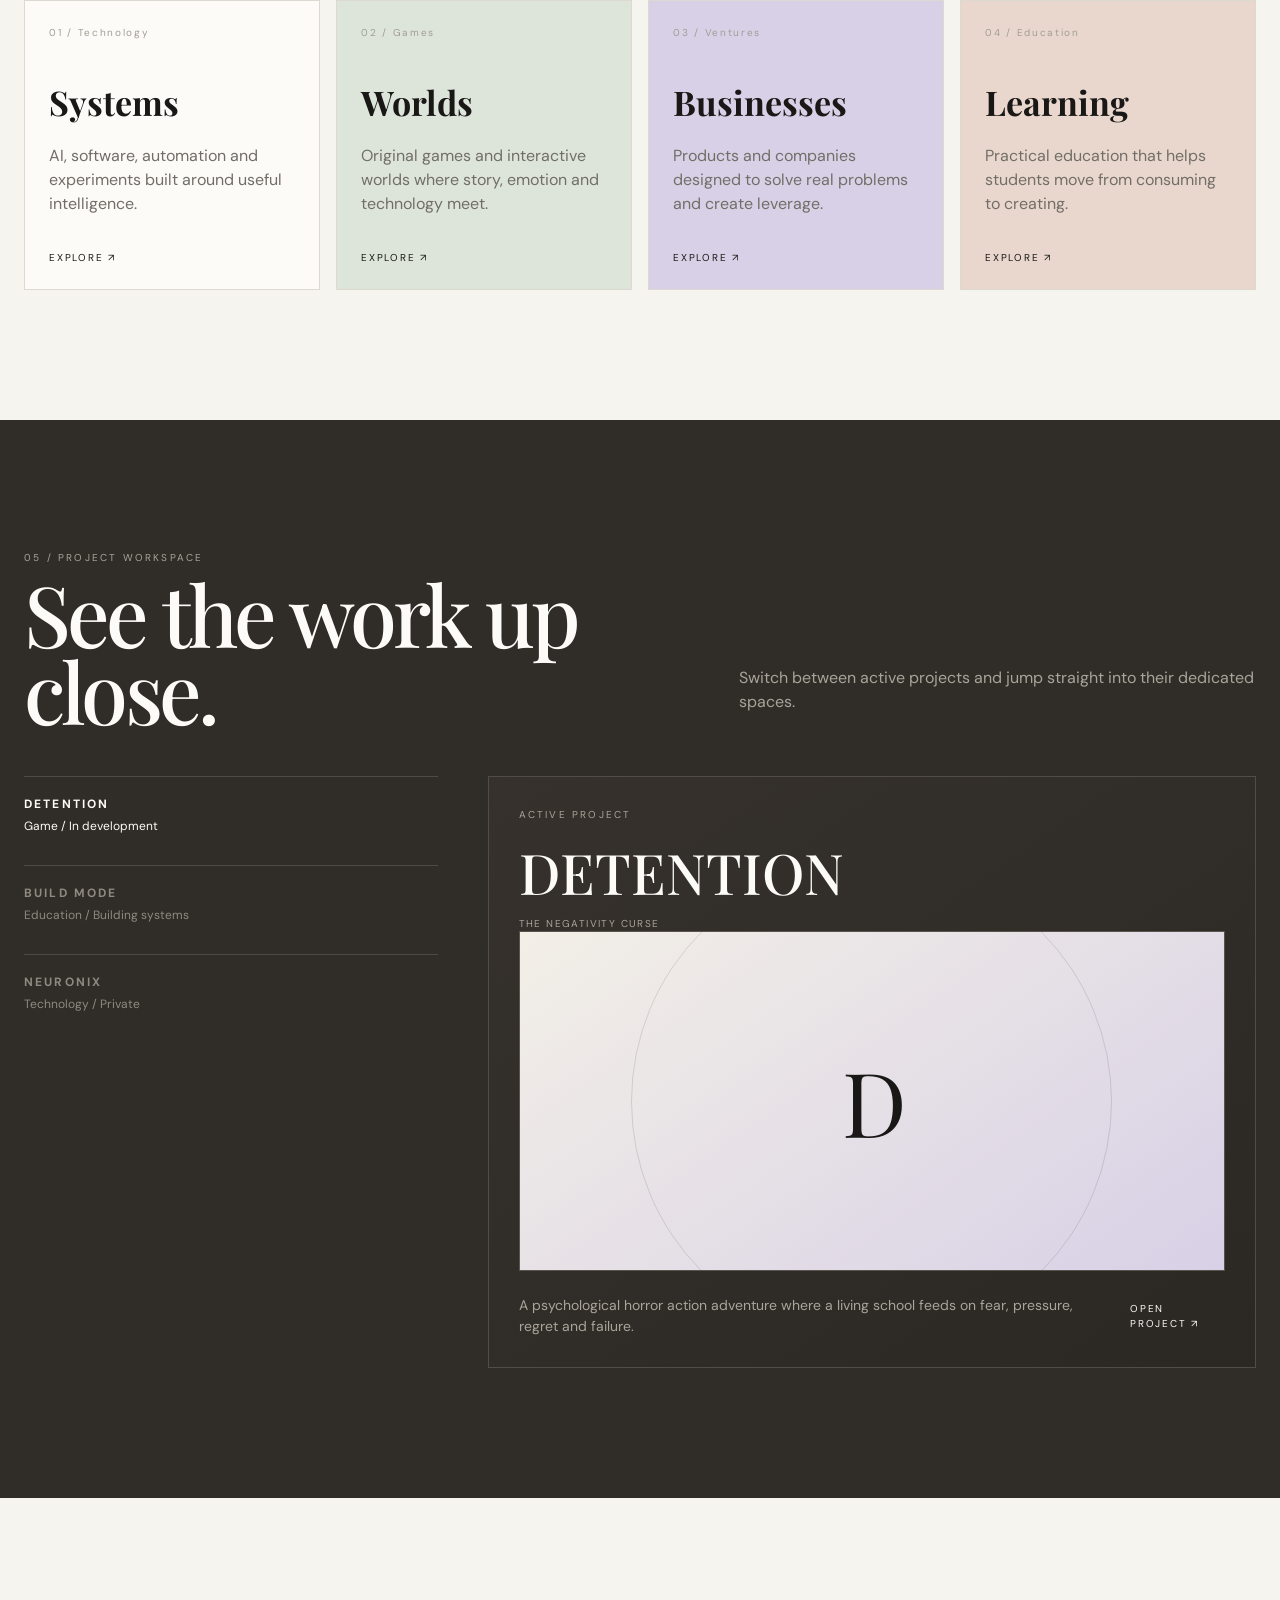
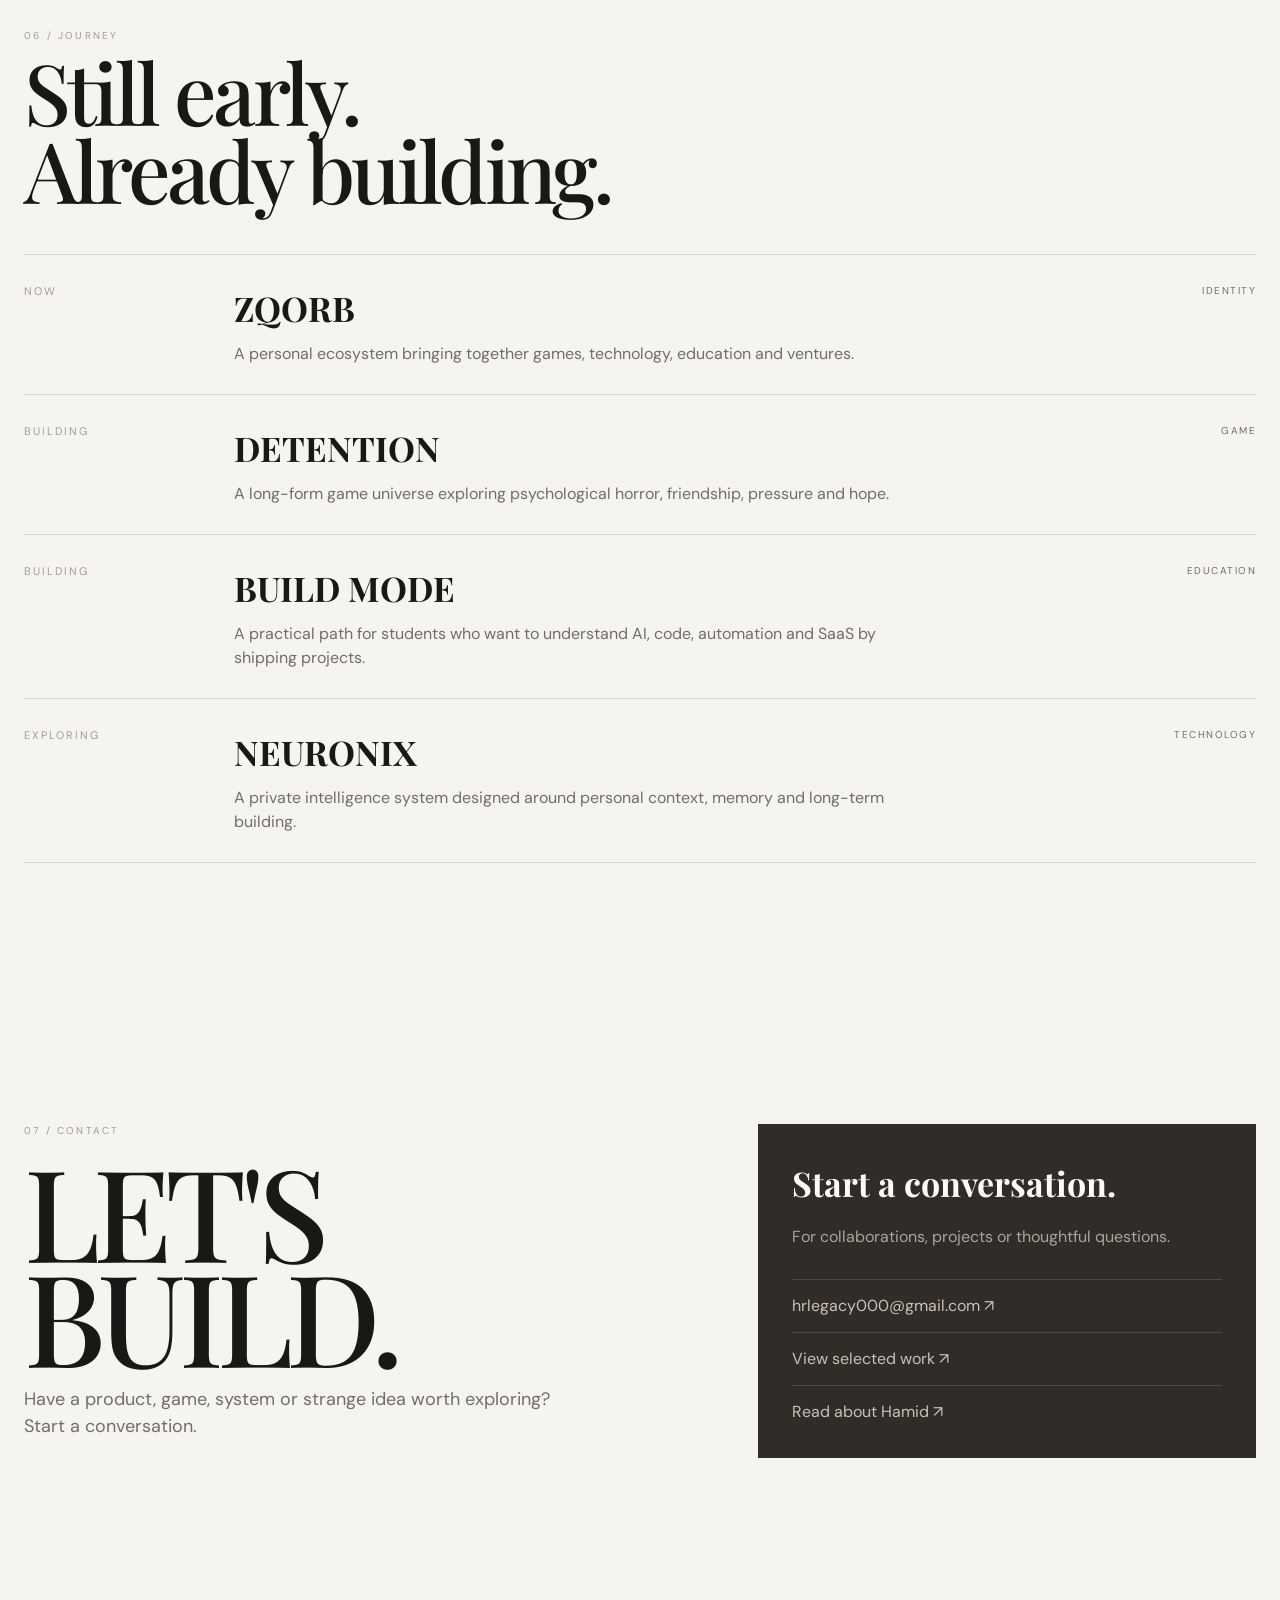
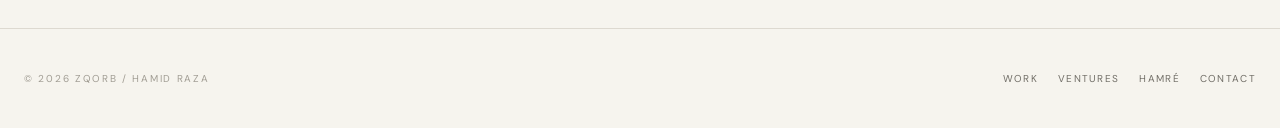
==== commit 682547df: "Add files via upload update Zqorb" ====
--- a/index.html
+++ b/index.html
@@ -1,243 +1,11 @@
-<!doctype html>
-<html lang="en">
-<head>
-  <meta charset="utf-8">
-  <meta name="viewport" content="width=device-width, initial-scale=1">
-  <meta name="theme-color" content="#181818">
-  <meta name="description" content="ZQORB — Building what comes next. Games. Ventures. Technology. Education.">
-  <title>ZQORB — Building What Comes Next.</title>
-  <link rel="preconnect" href="https://fonts.googleapis.com">
-  <link rel="preconnect" href="https://fonts.gstatic.com" crossorigin>
-  <link rel="preconnect" href="https://api.fontshare.com">
-  <link href="https://fonts.googleapis.com/css2?family=DM+Mono:wght@400;500&display=swap" rel="stylesheet">
-  <link href="https://api.fontshare.com/v2/css?f[]=clash-display@500,600,700&f[]=general-sans@400,500,600&display=swap" rel="stylesheet">
-  <link rel="stylesheet" href="/styles.css">
-</head>
-<body>
-  <div class="grain"></div>
-  <div class="cursor-dot"></div>
-
-  <header class="nav" id="nav">
-    <a class="brand" href="/" aria-label="ZQORB home"><span class="dot"></span>ZQORB</a>
-    <nav class="nav-links" aria-label="Primary navigation">
-      <a href="/#work">Work</a>
-      <a href="/ventures/">Ventures</a>
-      <a href="/#technology-card">Technology</a>
-      <a href="/#courses">Education</a>
-      <a href="/#founder">About</a>
-    </nav>
-    <a class="nav-contact magnetic" href="/#contact">Contact <span>↗</span></a>
-    <button class="menu" id="menu" aria-label="Open menu"><span></span><span></span></button>
-  </header>
-
-  <main id="top">
-    <section class="hero">
-      <div class="hero-meta reveal">
-        <span>Independent technology ecosystem</span>
-        <span>India · 2026</span>
-      </div>
-
-      <div class="hero-stage">
-        <div class="hero-kicker reveal">01 / INTRODUCTION</div>
-        <h1 class="hero-title reveal">BUILDING<br>WHAT COMES NEXT.</h1>
-        <div class="hero-side reveal">
-          <p>Games. Ventures. Technology. Education. All connected by one system.</p>
-        </div>
-        <div class="hero-orbit" aria-hidden="true"></div>
-      </div>
-
-      <div class="hero-bottom reveal">
-        <span>SELECTED WORK / 03</span>
-        <span class="scroll-cue">SCROLL TO EXPLORE <b>↓</b></span>
-      </div>
-    </section>
-
-    <section class="eco-section" id="ecosystem">
-      <div class="section-pad" style="padding-bottom:0">
-        <div class="section-label">02 / ECOSYSTEM</div>
-        <div class="intro-grid">
-          <h2 class="display reveal">ONE ECOSYSTEM.<br>MANY THINGS<br>TO BUILD.</h2>
-          <div class="intro-copy reveal">
-            <p>ZQORB is a space for ideas that deserve to become real things — from interactive worlds and software to learning systems and future ventures.</p>
-            <p class="muted">Not a finished company. A growing ecosystem.</p>
-          </div>
-        </div>
-      </div>
-
-      <div class="ecosystem-grid">
-        <article class="eco-card reveal" id="technology-card">
-          <div>
-            <span class="num">01</span>
-            <div class="eco-icon" aria-hidden="true">
-              <svg width="26" height="26" viewBox="0 0 26 26" fill="none" stroke="currentColor" stroke-width="1.3"><circle cx="6" cy="7" r="2.6"/><circle cx="20" cy="7" r="2.6"/><circle cx="13" cy="19" r="2.6"/><path d="M8.2 8.4 11 17M17.8 8.4 15 17M8.6 7h8.8"/></svg>
-            </div>
-          </div>
-          <div>
-            <h3>TECHNOLOGY</h3>
-            <p>Tools, systems and intelligent products built around useful technology.</p>
-            <a class="eco-explore" href="/#work">EXPLORE ↗</a>
-          </div>
-        </article>
-
-        <article class="eco-card eco-dark reveal" id="games-card">
-          <div>
-            <span class="num">02</span>
-            <div class="eco-icon" aria-hidden="true">
-              <svg width="26" height="26" viewBox="0 0 26 26" fill="none" stroke="currentColor" stroke-width="1.3"><rect x="3" y="9" width="20" height="10" rx="4"/><path d="M8 12v4M6 14h4"/><circle cx="17.5" cy="12.5" r="1"/><circle cx="20" cy="15" r="1"/></svg>
-            </div>
-          </div>
-          <div>
-            <h3>GAMES</h3>
-            <p>Original worlds, mechanics and stories designed to be experienced.</p>
-            <a class="eco-explore" href="/#work">EXPLORE ↗</a>
-          </div>
-        </article>
-
-        <article class="eco-card reveal" id="ventures">
-          <div>
-            <span class="num">03</span>
-            <div class="eco-icon" aria-hidden="true">
-              <svg width="26" height="26" viewBox="0 0 26 26" fill="none" stroke="currentColor" stroke-width="1.3"><path d="M3 19 10 12 15 16 23 6"/><path d="M17 6h6v6"/></svg>
-            </div>
-          </div>
-          <div>
-            <h3>VENTURES</h3>
-            <p>Long-term ideas that can grow into independent businesses.</p>
-            <a class="eco-explore" href="/ventures/">EXPLORE ↗</a>
-          </div>
-        </article>
-
-        <article class="eco-card eco-lav reveal" id="education-card">
-          <div>
-            <span class="num">04</span>
-            <div class="eco-icon" aria-hidden="true">
-              <svg width="26" height="26" viewBox="0 0 26 26" fill="none" stroke="currentColor" stroke-width="1.3"><path d="M13 5 24 10 13 15 2 10Z"/><path d="M7 12v6c0 1.4 2.7 3 6 3s6-1.6 6-3v-6"/></svg>
-            </div>
-          </div>
-          <div>
-            <h3>EDUCATION</h3>
-            <p>Practical learning built around thinking, making and shipping.</p>
-            <a class="eco-explore" href="/#courses">EXPLORE ↗</a>
-          </div>
-        </article>
-      </div>
-      <div style="height:150px"></div>
-    </section>
-
-    <section class="work section-pad" id="work">
-      <div class="section-head reveal">
-        <div><span class="section-label">03 / SELECTED WORK</span><h2>THINGS<br>IN MOTION.</h2></div>
-        <p>Projects are treated as living workspaces — not decorative portfolio cards.</p>
-      </div>
-
-      <div id="projectGrid" class="project-grid"></div>
-    </section>
-
-    <section class="workspace" id="workspace">
-      <div class="section-pad" style="padding-bottom:0">
-        <div class="workspace-top">
-          <div>
-            <span class="section-label">PROJECT WORKSPACE</span>
-            <h2 id="workspaceTitle">DETENTION<span>THE NEGATIVITY CURSE</span></h2>
-          </div>
-          <p style="max-width:280px;font-size:13px;color:var(--ink-dim);line-height:1.55">A quick look at how each project is organized. Visit a project's own page for the full picture.</p>
-        </div>
-        <div class="ws-tabs" id="workspaceTabs"></div>
-        <div class="workspace-grid">
-          <div class="workspace-media" id="workspaceMedia">
-            <div class="media-placeholder"><span>PROJECT MEDIA</span><small>Add images inside the project /images folder.</small></div>
-          </div>
-          <div class="workspace-info">
-            <div class="workspace-status" id="workspaceStatus"></div>
-            <p id="workspaceDescription"></p>
-            <div class="tag-list" id="workspaceTags"></div>
-            <div class="workspace-actions">
-              <a id="workspaceOpenPage" class="button magnetic" href="/projects/detention/#workspace">OPEN PROJECT PAGE ↗</a>
-            </div>
-          </div>
-        </div>
-        <div class="workspace-files">
-          <div class="file-panel">
-            <div class="file-panel-head"><span>DOCUMENTS</span><label class="upload-label">+ ADD FILES<input type="file" class="file-input" data-kind="docs" multiple></label></div>
-            <div class="file-list" id="docList"><span class="empty">No documents added yet.</span></div>
-          </div>
-          <div class="file-panel">
-            <div class="file-panel-head"><span>IMAGES</span><label class="upload-label">+ ADD IMAGES<input type="file" class="file-input" data-kind="images" accept="image/*" multiple></label></div>
-            <div class="image-list" id="imageList"><span class="empty">No images added yet.</span></div>
-          </div>
-        </div>
-        <p class="upload-note">Browser uploads are preview-only. For permanent deployment, place files in the matching <code>projects/&lt;project&gt;/</code> folders and push to GitHub. The UI is intentionally ready for a future storage/backend layer.</p>
-      </div>
-      <div style="height:150px"></div>
-    </section>
-
-    <section class="courses section-pad" id="courses">
-      <div class="section-label">04 / EDUCATION</div>
-      <div class="course-layout">
-        <div>
-          <span class="eyebrow">ZQORB LEARNING</span>
-          <h2>BUILD<br>MODE.</h2>
-        </div>
-        <div class="course-copy">
-          <p class="course-sub">AI × CODE × AUTOMATION × SAAS</p>
-          <p>A practical path from understanding technology to building with it. Learn → Think → Build → Automate → Launch.</p>
-          <div class="steps"><span>01 LEARN</span><span>02 THINK</span><span>03 BUILD</span><span>04 AUTOMATE</span><span>05 LAUNCH</span></div>
-          <a class="text-link" href="#contact">VIEW COURSE <span>↗</span></a>
-        </div>
-      </div>
-    </section>
-
-    <section class="founder section-pad" id="founder">
-      <div class="section-label">05 / FOUNDER</div>
-      <div class="founder-grid">
-        <div class="founder-visual reveal">
-          <img class="founder-portrait" src="/assets/images/hamid-portrait.png" alt="Portrait of Hamid Raza" loading="eager">
-          <div class="founder-swatch" aria-hidden="true">
-            <svg viewBox="0 0 38 38"><defs><pattern id="stripe" width="6" height="6" patternTransform="rotate(45)" patternUnits="userSpaceOnUse"><line x1="0" y1="0" x2="0" y2="6" stroke="#8B84A0" stroke-width="2.4"/></pattern></defs><rect width="38" height="38" fill="url(#stripe)"/></svg>
-          </div>
-        </div>
-        <div class="founder-copy">
-          <h2>BUILT<br>BY HAMID.</h2>
-          <p>ZQORB started as a personal space to turn curiosity into actual work. The goal is simple: build useful things, learn in public, and let each project become better than the last.</p>
-          <div class="founder-line"></div>
-          <span class="signature">ZQORB / 2026—∞</span>
-        </div>
-      </div>
-    </section>
-
-    <section class="vision section-pad">
-      <div class="section-label">06 / VISION</div>
-      <div class="vision-beam" aria-hidden="true"></div>
-      <div class="vision-wrap reveal">
-        <p>THE SYSTEM IS NOT FINISHED.</p>
-        <p>THAT'S THE POINT.</p>
-      </div>
-      <svg class="vision-mountains" viewBox="0 0 1440 220" preserveAspectRatio="none" aria-hidden="true">
-        <path d="M0 220 L180 90 L340 160 L520 60 L700 150 L860 100 L1040 190 L1220 80 L1440 150 L1440 220 Z" fill="currentColor" opacity=".7"/>
-        <path d="M0 220 L260 140 L460 200 L640 120 L880 190 L1080 130 L1440 200 L1440 220 Z" fill="currentColor" opacity=".45"/>
-      </svg>
-    </section>
-
-    <section class="cta section-pad" id="contact">
-      <div class="cta-inner">
-        <span class="section-label">07 / NEXT</span>
-        <h2>BUILD WHAT<br>COMES NEXT.</h2>
-        <a class="cta-mail magnetic" href="mailto:hrlegacy000@gmail.com">hrlegacy000@gmail.com <span>↗</span></a>
-      </div>
-    </section>
-  </main>
-
-  <footer>
-    <div class="brand">ZQORB</div>
-    <div>GAMES · VENTURES · TECHNOLOGY · EDUCATION</div>
-    <div>© <span data-year></span> ZQORB</div>
-  </footer>
-
-  <div class="mobile-menu" id="mobileMenu">
-    <a href="/#work">Work</a><a href="/ventures/">Ventures</a><a href="/#technology-card">Technology</a><a href="/#courses">Education</a><a href="/#founder">About</a><a href="/#contact">Contact ↗</a>
-  </div>
-
-  <script src="/common.js"></script>
-  <script src="/script.js"></script>
-</body>
-</html>
+<!doctype html><html lang="en"><head><meta charset="utf-8"><meta name="viewport" content="width=device-width,initial-scale=1"><title>Hamid Raza — Founder / Builder / Creator</title><meta name="description" content="Hamid Raza — founder, builder and creator behind ZQORB. Games, technology, education and ventures."><link rel="stylesheet" href="/styles.css"></head><body>
+<header class="site-nav"><div class="container nav-inner"><a class="brand" href="/">ZQORB</a><nav class="nav-links"><a class="active" href="/">Home</a><a href="/work/">Work</a><a href="/ventures/">Ventures</a><a href="/technology/">Technology</a><a href="/education/">Education</a><a href="/about/">About</a><a href="/contact/">Contact</a></nav><a class="nav-cta" href="/contact/"><span></span> Start a conversation</a><button class="menu-btn" aria-label="Menu">Menu</button></div></header>
+<main>
+<section class="hero"><div class="container hero-grid"><div class="hero-copy reveal"><div class="kicker">Founder / Builder / Creator</div><h1 class="hero-title">HAMID<br><span class="outline">RAZA</span></h1><p class="hero-lede">I build technology, games, education and ventures — turning ideas into things that matter.</p><div class="hero-actions"><a class="button primary" href="/work/">Explore my work ↗</a><a class="button secondary" href="/about/">About me</a></div><div class="hero-meta"><span>India / Global</span><span>Ideas → Projects → Impact</span></div></div><div class="hero-visual reveal"><div class="hero-panel"></div><img class="hero-portrait" src="/assets/images/hamid-portrait.png" alt="Hamid Raza portrait"><div class="hero-side-note">Building what comes next.</div><div class="hero-orbit-label">ZQORB / PERSONAL PORTFOLIO</div><div class="hero-index">01 <small>/ 07</small></div></div></div></section>
+<section class="section"><div class="container intro-grid"><div class="reveal"><div class="eyebrow">02 / Introduction</div><div class="intro-statement">I build things I wish existed.</div></div><div class="intro-details reveal"><p>My work lives between technology, creative worlds, education and business. ZQORB is the umbrella for that experimentation.</p><a class="button secondary" href="/about/">Read the story ↗</a></div></div></section>
+<section class="section"><div class="container"><div class="section-head reveal"><div><div class="eyebrow">03 / Selected work</div><h2 class="section-title">Ideas, made real.</h2></div><a class="button secondary" href="/work/">View all work ↗</a></div><div class="work-grid two"><a class="work-card large reveal" href="/projects/detention/"><div class="work-art"><div class="work-mark">D</div></div><div class="work-content"><div class="work-top"><span>Game / In development</span><span>01</span></div><h3 class="work-title">DETENTION</h3><p class="work-desc">The Negativity Curse — a psychological horror action adventure set inside a living school.</p></div></a><a class="work-card reveal" href="/projects/build-mode/"><div class="work-art"><div class="work-mark">B</div></div><div class="work-content"><div class="work-top"><span>Education / Systems</span><span>02</span></div><h3 class="work-title">BUILD MODE</h3><p class="work-desc">AI, code, automation and SaaS — learn by building.</p></div></a></div><div class="work-grid two" style="margin-top:24px"><a class="work-card reveal" href="/projects/neuronix/"><div class="work-art"><div class="work-mark">N</div></div><div class="work-content"><div class="work-top"><span>Technology / Private</span><span>03</span></div><h3 class="work-title">NEURONIX</h3><p class="work-desc">A personal intelligence layer exploring long-term human + AI collaboration.</p></div></a><a class="work-card reveal" href="/ventures/"><div class="work-art"><div class="work-mark">∞</div></div><div class="work-content"><div class="work-top"><span>Ventures / Exploring</span><span>04</span></div><h3 class="work-title">NEXT</h3><p class="work-desc">Ideas in progress — businesses, products and experiments that may become the next thing.</p></div></a></div></div></section>
+<section class="section" style="padding-top:40px"><div class="container"><div class="section-head reveal"><div><div class="eyebrow">04 / Ecosystem</div><h2 class="section-title">One identity.<br>Many things to build.</h2></div></div><div class="eco-grid"><a class="eco-card reveal" href="/technology/"><div class="eco-num">01 / Technology</div><div><h3 class="eco-title">Systems</h3><p class="eco-desc">AI, software, automation and experiments built around useful intelligence.</p></div><span class="eco-link">Explore ↗</span></a><a class="eco-card reveal" href="/work/"><div class="eco-num">02 / Games</div><div><h3 class="eco-title">Worlds</h3><p class="eco-desc">Original games and interactive worlds where story, emotion and technology meet.</p></div><span class="eco-link">Explore ↗</span></a><a class="eco-card reveal" href="/ventures/"><div class="eco-num">03 / Ventures</div><div><h3 class="eco-title">Businesses</h3><p class="eco-desc">Products and companies designed to solve real problems and create leverage.</p></div><span class="eco-link">Explore ↗</span></a><a class="eco-card reveal" href="/education/"><div class="eco-num">04 / Education</div><div><h3 class="eco-title">Learning</h3><p class="eco-desc">Practical education that helps students move from consuming to creating.</p></div><span class="eco-link">Explore ↗</span></a></div></div></section>
+<section class="section workspace"><div class="container"><div class="section-head reveal"><div><div class="eyebrow">05 / Project workspace</div><h2 class="section-title">See the work up close.</h2></div><p class="section-copy">Switch between active projects and jump straight into their dedicated spaces.</p></div><div class="workspace-grid"><div class="workspace-tabs"><button class="workspace-tab active" data-workspace="detention"><strong>DETENTION</strong><span>Game / In development</span></button><button class="workspace-tab" data-workspace="build"><strong>BUILD MODE</strong><span>Education / Building systems</span></button><button class="workspace-tab" data-workspace="neuronix"><strong>NEURONIX</strong><span>Technology / Private</span></button></div><div class="workspace-panel reveal"><div><div class="eyebrow" style="color:#aaa49a">Active project</div><h3 data-workspace-title style="font-family:'Playfair Display',serif;font-size:56px;font-weight:500;margin:8px 0 2px">DETENTION</h3><div data-workspace-subtitle style="color:#aaa49a;letter-spacing:.14em;font-size:10px">THE NEGATIVITY CURSE</div></div><div class="workspace-screen"><div class="workspace-screen-title" data-workspace-mark>D</div></div><div class="workspace-footer"><p data-workspace-description>A psychological horror action adventure where a living school feeds on fear, pressure, regret and failure.</p><a data-workspace-link href="/projects/detention/">Open project ↗</a></div></div></div></div></section>
+<section class="section"><div class="container"><div class="section-head reveal"><div><div class="eyebrow">06 / Journey</div><h2 class="section-title">Still early.<br>Already building.</h2></div></div><div class="timeline"><div class="timeline-item reveal"><div class="timeline-year">Now</div><div><h3 class="timeline-title">ZQORB</h3><p class="timeline-copy">A personal ecosystem bringing together games, technology, education and ventures.</p></div><div class="timeline-tag">Identity</div></div><div class="timeline-item reveal"><div class="timeline-year">Building</div><div><h3 class="timeline-title">DETENTION</h3><p class="timeline-copy">A long-form game universe exploring psychological horror, friendship, pressure and hope.</p></div><div class="timeline-tag">Game</div></div><div class="timeline-item reveal"><div class="timeline-year">Building</div><div><h3 class="timeline-title">BUILD MODE</h3><p class="timeline-copy">A practical path for students who want to understand AI, code, automation and SaaS by shipping projects.</p></div><div class="timeline-tag">Education</div></div><div class="timeline-item reveal"><div class="timeline-year">Exploring</div><div><h3 class="timeline-title">NEURONIX</h3><p class="timeline-copy">A private intelligence system designed around personal context, memory and long-term building.</p></div><div class="timeline-tag">Technology</div></div></div></div></section>
+<section class="section"><div class="container contact-wrap"><div class="reveal"><div class="eyebrow">07 / Contact</div><h2 class="contact-title">LET'S<br>BUILD.</h2><p class="contact-sub">Have a product, game, system or strange idea worth exploring? Start a conversation.</p></div><div class="contact-card reveal"><h3>Start a conversation.</h3><p style="color:#aaa49a">For collaborations, projects or thoughtful questions.</p><div class="contact-list"><a href="mailto:hrlegacy000@gmail.com">hrlegacy000@gmail.com ↗</a><a href="/work/">View selected work ↗</a><a href="/about/">Read about Hamid ↗</a></div></div></div></section>
+</main><footer class="site-footer"><div class="container footer-inner"><div class="footer-meta">© 2026 ZQORB / Hamid Raza</div><div class="footer-links"><a href="/work/">Work</a><a href="/ventures/">Ventures</a><a href="/hamre/">HAMRÉ</a><a href="/contact/">Contact</a></div></div></footer><script src="/script.js"></script></body></html>
--- a/styles.css
+++ b/styles.css
@@ -1,284 +1,156 @@
+@import url('https://fonts.googleapis.com/css2?family=DM+Sans:wght@400;500;600;700&family=Manrope:wght@400;500;600;700;800&family=Playfair+Display:wght@500;600&display=swap');
+
 :root{
-  --bg:#181818;
-  --bg-2:#1D1C1F;
-  --panel:#F4F3EF;
-  --panel-2:#EAE7E1;
-  --surface:#232226;
-  --surface-2:#2C2B30;
-  --ink:#F4F3EF;
-  --ink-dim:#9B999D;
-  --ink-on-panel:#181818;
-  --ink-on-panel-dim:#6E6C70;
-  --border:rgba(244,243,239,.12);
-  --border-strong:rgba(244,243,239,.22);
-  --border-on-panel:rgba(24,24,24,.14);
-  --lavender:#C7BBFF;
-  --lavender-soft:#D9D2E8;
-  --lavender-dim:#8B84A0;
-  --null-red:#A6423C;
-  --max:1360px;
-  --ease:cubic-bezier(.16,.8,.24,1);
+  --paper:#f6f4ee;
+  --paper-2:#fcfbf8;
+  --ink:#191816;
+  --stone:#716e67;
+  --muted:#a19d94;
+  --line:#ddd9d0;
+  --lav:#d8d0e6;
+  --lav-ink:#786f8a;
+  --sage:#dde5db;
+  --clay:#e9d7ce;
+  --mist:#dce5ea;
+  --espresso:#302d28;
+  --detention:#a64a45;
+  --radius:28px;
+  --max:1380px;
+  --ease:cubic-bezier(.22,1,.36,1);
 }
+
 *{box-sizing:border-box}
 html{scroll-behavior:smooth}
-body{margin:0;background:var(--bg);color:var(--ink);font-family:"General Sans",Arial,sans-serif;overflow-x:hidden;-webkit-font-smoothing:antialiased}
-h1,h2,h3,.font-display{font-family:"Clash Display","General Sans",sans-serif}
+body{margin:0;background:var(--paper);color:var(--ink);font-family:'DM Sans',system-ui,sans-serif;font-size:16px;line-height:1.5;-webkit-font-smoothing:antialiased}
 a{color:inherit;text-decoration:none}
-button,input{font:inherit;color:inherit}
-svg{display:block}
-::selection{background:var(--lavender);color:#181818}
-:focus-visible{outline:1.5px solid var(--lavender);outline-offset:3px}
+img{max-width:100%;display:block}
+button,input,textarea{font:inherit}
+.container{width:min(var(--max),calc(100% - 48px));margin-inline:auto}
 
-body:before{content:"";position:fixed;inset:0;pointer-events:none;z-index:-2;
-  background:radial-gradient(ellipse 70% 45% at 82% 0%,rgba(199,187,255,.10),transparent 60%),
-             radial-gradient(ellipse 60% 40% at 6% 100%,rgba(199,187,255,.05),transparent 60%);
+.site-nav{position:fixed;top:0;left:0;right:0;z-index:100;padding:18px 0;transition:.35s var(--ease)}
+.site-nav.scrolled{background:rgba(246,244,238,.82);backdrop-filter:blur(18px);-webkit-backdrop-filter:blur(18px);border-bottom:1px solid rgba(25,24,22,.08)}
+.nav-inner{display:grid;grid-template-columns:1fr auto 1fr;align-items:center;gap:20px}
+.brand{font-family:'Playfair Display',serif;font-size:25px;letter-spacing:.28em;text-transform:uppercase}
+.nav-links{display:flex;gap:28px;justify-content:center;font-size:11px;letter-spacing:.18em;text-transform:uppercase}
+.nav-links a{position:relative;padding-bottom:5px;color:var(--stone);transition:.25s var(--ease)}
+.nav-links a:hover,.nav-links a.active{color:var(--ink)}
+.nav-links a.active:after{content:"";position:absolute;left:0;right:0;bottom:0;height:1px;background:var(--ink);transform-origin:left;animation:lineIn .45s var(--ease)}
+.nav-cta{justify-self:end;font-size:11px;letter-spacing:.18em;text-transform:uppercase;display:inline-flex;align-items:center;gap:10px}
+.nav-cta span{display:inline-block;width:8px;height:8px;border-radius:50%;background:var(--ink)}
+.menu-btn{display:none;border:0;background:none;font-size:11px;letter-spacing:.2em;text-transform:uppercase;padding:8px 0}
+
+.hero{min-height:100svh;position:relative;overflow:hidden;padding-top:140px;padding-bottom:70px;display:flex;align-items:center}
+.hero-grid{display:grid;grid-template-columns:1.02fr .98fr;min-height:calc(100svh - 210px);align-items:center;gap:20px}
+.hero-copy{position:relative;z-index:3;padding:70px 0}
+.kicker{font-size:11px;letter-spacing:.22em;text-transform:uppercase;color:var(--stone);display:flex;align-items:center;gap:14px}
+.kicker:before{content:"";width:54px;height:1px;background:var(--ink)}
+.hero-title{font-family:'Playfair Display',serif;font-size:clamp(76px,12vw,188px);line-height:.8;letter-spacing:-.055em;font-weight:500;margin:42px 0 30px;position:relative}
+.hero-title .outline{font-family:'Manrope',sans-serif;font-weight:500;letter-spacing:-.08em;margin-left:8vw;color:transparent;-webkit-text-stroke:1px var(--ink)}
+.hero-lede{max-width:490px;font-size:18px;line-height:1.55;color:var(--stone);margin:0 0 30px}
+.hero-actions{display:flex;gap:14px;flex-wrap:wrap}
+.button{display:inline-flex;align-items:center;justify-content:center;gap:12px;border:1px solid var(--ink);padding:13px 20px;font-size:11px;letter-spacing:.17em;text-transform:uppercase;transition:.35s var(--ease)}
+.button.primary{background:var(--ink);color:var(--paper)}
+.button.primary:hover{background:var(--espresso);transform:translateY(-3px)}
+.button.secondary{background:transparent}
+.button.secondary:hover{background:var(--paper-2);transform:translateY(-3px)}
+.hero-meta{display:flex;gap:38px;margin-top:58px;font-size:10px;letter-spacing:.18em;text-transform:uppercase;color:var(--muted)}
+.hero-visual{height:100%;min-height:640px;position:relative;display:flex;align-items:flex-end;justify-content:center}
+.hero-panel{position:absolute;inset:4% 3% 3% 4%;border:1px solid rgba(25,24,22,.12);background:linear-gradient(145deg,rgba(255,255,255,.42),rgba(222,216,204,.26));overflow:hidden}
+.hero-panel:before{content:"";position:absolute;width:76%;aspect-ratio:1;border:1px solid rgba(25,24,22,.14);border-radius:50%;top:8%;left:12%;animation:slowSpin 22s linear infinite}
+.hero-panel:after{content:"";position:absolute;width:54%;aspect-ratio:1;border:1px solid rgba(25,24,22,.10);border-radius:50%;top:21%;left:23%;animation:slowSpin 16s linear infinite reverse}
+.hero-portrait{position:relative;z-index:2;height:92%;width:auto;object-fit:contain;object-position:bottom center;filter:drop-shadow(0 40px 45px rgba(48,45,40,.18));animation:portraitFloat 7s ease-in-out infinite}
+.hero-side-note{position:absolute;right:-3px;top:16%;writing-mode:vertical-rl;font-size:10px;letter-spacing:.24em;text-transform:uppercase;color:var(--muted)}
+.hero-orbit-label{position:absolute;left:6%;bottom:8%;font-size:10px;letter-spacing:.2em;text-transform:uppercase;color:var(--stone)}
+.hero-index{position:absolute;left:0;bottom:0;font-family:'Playfair Display',serif;font-size:32px}
+.hero-index small{font-family:'DM Sans',sans-serif;font-size:10px;letter-spacing:.16em;color:var(--muted);margin-left:8px}
+
+.section{padding:130px 0}
+.section-head{display:flex;justify-content:space-between;align-items:flex-end;gap:30px;margin-bottom:46px}
+.eyebrow{font-size:10px;letter-spacing:.22em;text-transform:uppercase;color:var(--muted)}
+.section-title{font-family:'Playfair Display',serif;font-size:clamp(42px,6.6vw,92px);line-height:.92;letter-spacing:-.045em;margin:10px 0 0;font-weight:500}
+.section-copy{max-width:520px;color:var(--stone);font-size:16px}
+
+.intro-grid{display:grid;grid-template-columns:1.15fr .85fr;gap:80px;align-items:end}
+.intro-statement{font-family:'Manrope',sans-serif;font-size:clamp(36px,5vw,74px);line-height:.98;letter-spacing:-.06em;font-weight:600;max-width:850px}
+.intro-details{border-left:1px solid var(--line);padding-left:24px}
+.intro-details p{margin:0 0 20px;color:var(--stone);max-width:450px}
+
+.work-grid{display:grid;gap:24px}
+.work-card{position:relative;overflow:hidden;border:1px solid var(--line);min-height:520px;display:flex;align-items:flex-end;transition:.5s var(--ease)}
+.work-card:hover{transform:translateY(-8px)}
+.work-card.large{min-height:680px}
+.work-card:nth-child(1){background:linear-gradient(135deg,#efe8e1,#e7ddd2)}
+.work-card:nth-child(2){background:linear-gradient(135deg,#ece8f0,#d8d0e6)}
+.work-card:nth-child(3){background:linear-gradient(135deg,#e5edf0,#dce5ea)}
+.work-card:nth-child(4){background:linear-gradient(135deg,#edf0ea,#dde5db)}
+.work-art{position:absolute;inset:0;display:flex;align-items:center;justify-content:center;overflow:hidden}
+.work-art:before{content:"";width:52%;aspect-ratio:1;border-radius:50%;border:1px solid rgba(25,24,22,.12);animation:slowSpin 24s linear infinite}
+.work-mark{position:absolute;font-family:'Playfair Display',serif;font-size:clamp(180px,24vw,360px);letter-spacing:-.08em;color:rgba(25,24,22,.08);transform:translateY(2%);transition:.6s var(--ease)}
+.work-card:hover .work-mark{transform:translateY(-3%) scale(1.04)}
+.work-content{position:relative;z-index:3;padding:32px;width:100%;background:linear-gradient(to top,rgba(25,24,22,.66),transparent);color:white}
+.work-top{display:flex;justify-content:space-between;gap:20px;font-size:10px;letter-spacing:.16em;text-transform:uppercase;opacity:.82}
+.work-title{font-family:'Playfair Display',serif;font-size:clamp(38px,5vw,70px);line-height:.95;margin:12px 0 12px;font-weight:500}
+.work-desc{max-width:540px;margin:0;color:rgba(255,255,255,.82)}
+.work-grid.two{grid-template-columns:1.15fr .85fr}
+.work-grid.three{grid-template-columns:1fr 1fr 1fr}
+
+.eco-grid{display:grid;grid-template-columns:repeat(4,1fr);gap:16px}
+.eco-card{border:1px solid var(--line);min-height:290px;padding:24px;display:flex;flex-direction:column;justify-content:space-between;transition:.4s var(--ease)}
+.eco-card:hover{transform:translateY(-7px);box-shadow:0 18px 50px rgba(25,24,22,.08)}
+.eco-card:nth-child(1){background:var(--paper-2)}.eco-card:nth-child(2){background:var(--sage)}.eco-card:nth-child(3){background:var(--lav)}.eco-card:nth-child(4){background:var(--clay)}
+.eco-num{font-size:10px;letter-spacing:.17em;color:var(--muted)}
+.eco-title{font-family:'Playfair Display',serif;font-size:34px;margin:20px 0 8px}
+.eco-desc{color:var(--stone);max-width:260px}
+.eco-link{font-size:10px;letter-spacing:.18em;text-transform:uppercase}
+
+.workspace{background:var(--espresso);color:var(--paper-2)}
+.workspace .eyebrow,.workspace .section-copy{color:#a9a39a}
+.workspace-grid{display:grid;grid-template-columns:.35fr .65fr;gap:50px;align-items:start}
+.workspace-tabs{display:grid;gap:10px}
+.workspace-tab{background:transparent;border:0;color:#8f8980;border-top:1px solid #4e4942;padding:18px 0;text-align:left;cursor:pointer;transition:.3s var(--ease)}
+.workspace-tab.active{color:var(--paper-2)}
+.workspace-tab strong{display:block;font-size:12px;letter-spacing:.18em;text-transform:uppercase}.workspace-tab span{font-size:12px;color:inherit}
+.workspace-panel{border:1px solid #524c44;min-height:520px;padding:30px;display:grid;grid-template-rows:auto 1fr auto;background:linear-gradient(145deg,#36312c,#2b2824)}
+.workspace-screen{border:1px solid #5a544d;background:linear-gradient(145deg,#f3efe7,#d8d0e6);min-height:340px;display:flex;align-items:center;justify-content:center;overflow:hidden;position:relative;color:var(--ink)}
+.workspace-screen:before{content:"";position:absolute;width:68%;aspect-ratio:1;border-radius:50%;border:1px solid rgba(25,24,22,.13);animation:slowSpin 20s linear infinite}
+.workspace-screen-title{position:relative;z-index:2;font-family:'Playfair Display',serif;font-size:clamp(46px,7vw,110px);letter-spacing:-.055em}
+.workspace-footer{display:flex;justify-content:space-between;gap:20px;align-items:center;margin-top:24px}.workspace-footer p{color:#aaa49a;margin:0;font-size:14px;max-width:620px}.workspace-footer a{color:var(--paper-2);font-size:10px;letter-spacing:.18em;text-transform:uppercase}
+
+.timeline{border-top:1px solid var(--line)}
+.timeline-item{display:grid;grid-template-columns:180px 1fr 160px;gap:30px;padding:28px 0;border-bottom:1px solid var(--line);align-items:start}
+.timeline-year{font-size:11px;letter-spacing:.18em;text-transform:uppercase;color:var(--muted)}
+.timeline-title{font-family:'Playfair Display',serif;font-size:34px;margin:0 0 8px}.timeline-copy{margin:0;color:var(--stone);max-width:700px}.timeline-tag{font-size:10px;letter-spacing:.15em;text-transform:uppercase;text-align:right;color:var(--stone)}
+
+.about-split{display:grid;grid-template-columns:1fr 1fr;gap:28px}
+.about-photo{background:var(--clay);min-height:620px;display:flex;align-items:flex-end;justify-content:center;overflow:hidden}.about-photo img{height:92%;object-fit:contain;filter:drop-shadow(0 35px 40px rgba(25,24,22,.14))}
+.about-copy{border:1px solid var(--line);padding:42px;display:flex;flex-direction:column;justify-content:space-between;background:var(--paper-2)}
+.about-copy h3{font-family:'Playfair Display',serif;font-size:52px;line-height:.95;font-weight:500;margin:0}.about-copy p{color:var(--stone);font-size:17px;max-width:540px}.facts{display:grid;grid-template-columns:1fr 1fr;gap:20px;margin-top:30px}.fact{border-top:1px solid var(--line);padding-top:12px}.fact small{display:block;color:var(--muted);font-size:9px;letter-spacing:.15em;text-transform:uppercase}.fact strong{display:block;margin-top:5px;font-size:13px}
+
+.contact-wrap{display:grid;grid-template-columns:1.15fr .85fr;gap:60px;align-items:end}.contact-title{font-family:'Playfair Display',serif;font-size:clamp(70px,10vw,160px);line-height:.82;letter-spacing:-.055em;margin:20px 0 0;font-weight:500}.contact-sub{color:var(--stone);max-width:550px;font-size:18px}.contact-card{background:var(--espresso);color:var(--paper-2);padding:34px}.contact-card h3{font-family:'Playfair Display',serif;font-size:34px;margin:0 0 16px}.contact-list{display:grid;gap:14px;margin-top:30px}.contact-list a{border-top:1px solid #4d4840;padding-top:14px;color:#c9c1b8}.contact-list a:hover{color:white}
+
+.site-footer{padding:42px 0;border-top:1px solid var(--line);margin-top:40px}.footer-inner{display:flex;justify-content:space-between;gap:24px;align-items:center}.footer-meta{font-size:10px;letter-spacing:.17em;text-transform:uppercase;color:var(--muted)}.footer-links{display:flex;gap:20px;font-size:10px;letter-spacing:.13em;text-transform:uppercase;color:var(--stone)}
+
+.page-hero{padding:190px 0 80px;border-bottom:1px solid var(--line)}.page-hero-grid{display:grid;grid-template-columns:1fr .8fr;gap:60px;align-items:end}.page-title{font-family:'Playfair Display',serif;font-size:clamp(70px,10vw,150px);line-height:.83;letter-spacing:-.06em;font-weight:500;margin:20px 0}.page-lede{max-width:620px;color:var(--stone);font-size:18px}.page-meta{display:flex;justify-content:flex-end;gap:28px;font-size:10px;letter-spacing:.17em;text-transform:uppercase;color:var(--muted)}
+
+.project-hero{min-height:90svh;padding:160px 0 80px;display:flex;align-items:flex-end;background:linear-gradient(135deg,#efe8e1,#e5ddd3);position:relative;overflow:hidden}.project-hero.detention{background:linear-gradient(135deg,#ebe7e2,#dfd6cf)}.project-hero.build{background:linear-gradient(135deg,#efebf2,#d8d0e6)}.project-hero.neuronix{background:linear-gradient(135deg,#ebf0f2,#dce5ea)}.project-orb{position:absolute;width:54vw;aspect-ratio:1;border-radius:50%;border:1px solid rgba(25,24,22,.14);right:-10vw;top:8vh;animation:slowSpin 26s linear infinite}.project-hero-content{position:relative;z-index:2;max-width:920px}.project-kicker{font-size:10px;letter-spacing:.22em;text-transform:uppercase}.project-title{font-family:'Playfair Display',serif;font-size:clamp(80px,13vw,190px);line-height:.78;letter-spacing:-.06em;font-weight:500;margin:26px 0}.project-subtitle{font-size:18px;color:var(--stone);max-width:660px}.project-facts{display:flex;flex-wrap:wrap;gap:10px;margin-top:24px}.chip{border:1px solid rgba(25,24,22,.18);padding:8px 11px;font-size:9px;letter-spacing:.16em;text-transform:uppercase}
+.project-body{padding:120px 0}.project-grid{display:grid;grid-template-columns:.72fr 1.28fr;gap:70px;align-items:start}.project-statement{font-family:'Manrope',sans-serif;font-size:clamp(36px,5vw,70px);line-height:.98;letter-spacing:-.06em;font-weight:600}.project-copy{color:var(--stone);font-size:17px}.project-block{padding:70px 0;border-top:1px solid var(--line)}.project-block:first-child{border-top:0;padding-top:0}.loop{display:grid;grid-template-columns:repeat(6,1fr);border-top:1px solid var(--line);border-bottom:1px solid var(--line)}.loop div{padding:18px 14px;border-right:1px solid var(--line);font-size:10px;letter-spacing:.14em;text-transform:uppercase}.loop div:last-child{border-right:0}
+
+.hamre-nav{background:var(--paper-2)}.announcement{background:var(--espresso);color:var(--paper-2);font-size:9px;letter-spacing:.17em;text-transform:uppercase;text-align:center;padding:8px}.hamre-brand{font-family:'Playfair Display',serif;font-size:29px;letter-spacing:.23em}.hamre-hero{padding-top:145px}.hamre-hero-grid{display:grid;grid-template-columns:.85fr 1.15fr;min-height:76svh}.hamre-copy{display:flex;flex-direction:column;justify-content:center;padding:60px 10% 60px 0}.hamre-title{font-family:'Playfair Display',serif;font-size:clamp(60px,8vw,118px);line-height:.86;letter-spacing:-.05em;font-weight:500}.hamre-copy p{max-width:440px;color:var(--stone);font-size:17px}.hamre-visual{display:grid;grid-template-columns:1fr 1fr 1fr;gap:6px;background:var(--paper-2)}.hamre-image-card{position:relative;overflow:hidden;min-height:580px;background:var(--stone)}.hamre-image-card:before{content:"";position:absolute;inset:0;background:linear-gradient(to top,rgba(25,24,22,.35),transparent)}.hamre-image-card:nth-child(1){background:linear-gradient(150deg,#e8ddd1,#c8b8aa)}.hamre-image-card:nth-child(2){background:linear-gradient(150deg,#d7d4cd,#b9b6af)}.hamre-image-card:nth-child(3){background:linear-gradient(150deg,#e5e2d9,#c4c0b2)}.hamre-image-card span{position:absolute;left:18px;bottom:18px;color:white;font-size:10px;letter-spacing:.17em;text-transform:uppercase}.hamre-cats{display:grid;grid-template-columns:repeat(6,1fr);gap:1px;background:var(--line);border-block:1px solid var(--line)}.hamre-cat{background:var(--paper);padding:22px 16px;font-size:10px;letter-spacing:.13em;text-transform:uppercase}.hamre-products{display:grid;grid-template-columns:repeat(4,1fr);gap:14px}.product-card{border:1px solid var(--line);background:var(--paper-2);overflow:hidden}.product-media{aspect-ratio:4/5;background:var(--stone);position:relative}.product-media.one{background:linear-gradient(145deg,#22211f,#8d887d)}.product-media.two{background:linear-gradient(145deg,#e7e0d5,#8e857d)}.product-media.three{background:linear-gradient(145deg,#c5c8c9,#777878)}.product-media.four{background:linear-gradient(145deg,#e7dfd3,#c9b9aa)}.product-info{padding:16px}.product-info h4{margin:0;font-size:14px;font-weight:600}.product-info p{margin:5px 0 0;color:var(--stone);font-size:12px}.product-price{margin-top:12px;font-size:13px}.hamre-story{display:grid;grid-template-columns:1fr 1fr;gap:0}.hamre-story-copy{padding:90px;background:var(--sage)}.hamre-story-copy h2{font-family:'Playfair Display',serif;font-size:70px;line-height:.9;margin:0 0 20px;font-weight:500}.hamre-story-visual{min-height:520px;background:linear-gradient(145deg,#d8cec3,#998d7f)}.trust{display:grid;grid-template-columns:repeat(4,1fr);gap:1px;background:var(--line);border-top:1px solid var(--line)}.trust-item{padding:24px;background:var(--paper);font-size:10px;letter-spacing:.12em;text-transform:uppercase}.trust-item span{display:block;color:var(--stone);margin-top:6px;letter-spacing:0;font-size:12px;text-transform:none}
+
+.reveal{opacity:0;transform:translateY(28px);transition:opacity .8s var(--ease),transform .8s var(--ease)}.reveal.is-visible{opacity:1;transform:none}
+
+@keyframes lineIn{from{transform:scaleX(0)}to{transform:scaleX(1)}}
+@keyframes slowSpin{to{transform:rotate(360deg)}}
+@keyframes portraitFloat{0%,100%{transform:translateY(0)}50%{transform:translateY(-10px)}}
+
+@media(max-width:1000px){
+  .nav-inner{grid-template-columns:1fr auto}.nav-links,.nav-cta{display:none}.nav-links.mobile-open{display:flex;position:fixed;top:72px;left:14px;right:14px;flex-direction:column;gap:0;background:rgba(252,251,248,.97);border:1px solid var(--line);padding:12px;box-shadow:0 18px 50px rgba(25,24,22,.10);backdrop-filter:blur(18px);z-index:99}.nav-links.mobile-open a{padding:14px 8px;border-bottom:1px solid var(--line)}.nav-links.mobile-open a:last-child{border-bottom:0}.menu-btn{display:block;justify-self:end}
+  .hero-grid,.intro-grid,.workspace-grid,.about-split,.contact-wrap,.page-hero-grid,.project-grid,.hamre-hero-grid,.hamre-story{grid-template-columns:1fr}
+  .hero{padding-top:120px}.hero-grid{min-height:auto}.hero-visual{min-height:620px;margin-top:-30px}.hero-copy{padding-bottom:0}
+  .work-grid.two,.work-grid.three{grid-template-columns:1fr 1fr}.eco-grid{grid-template-columns:1fr 1fr}.timeline-item{grid-template-columns:120px 1fr}.timeline-tag{display:none}
+  .loop{grid-template-columns:repeat(3,1fr)}.loop div:nth-child(3){border-right:0}.hamre-copy{padding-right:0}.hamre-visual{min-height:520px}.hamre-cats{grid-template-columns:repeat(3,1fr)}.hamre-products{grid-template-columns:1fr 1fr}.trust{grid-template-columns:1fr 1fr}
 }
-.grain{position:fixed;inset:-50%;z-index:60;pointer-events:none;opacity:.035;mix-blend-mode:overlay;
-  background-image:url("data:image/svg+xml,%3Csvg viewBox='0 0 180 180' xmlns='http://www.w3.org/2000/svg'%3E%3Cfilter id='n'%3E%3CfeTurbulence type='fractalNoise' baseFrequency='.9' numOctaves='4' stitchTiles='stitch'/%3E%3C/filter%3E%3Crect width='100%25' height='100%25' filter='url(%23n)' opacity='.9'/%3E%3C/svg%3E");
-  animation:grain .3s steps(2) infinite}
-@keyframes grain{0%{transform:translate(0,0)}25%{transform:translate(1.5%,-1%)}50%{transform:translate(-1%,1.5%)}75%{transform:translate(1%,1%)}100%{transform:translate(-1.5%,-1%)}}
-
-/* ---------- nav ---------- */
-.nav{position:fixed;top:0;left:0;right:0;height:84px;padding:0 4vw;display:flex;align-items:center;justify-content:space-between;z-index:40;transition:background .4s var(--ease),height .4s var(--ease),border-color .4s var(--ease);border-bottom:1px solid transparent}
-.nav.scrolled{background:rgba(24,24,24,.72);backdrop-filter:blur(16px) saturate(140%);height:68px;border-bottom-color:var(--border)}
-.brand{font-family:"Clash Display",sans-serif;font-weight:600;font-size:20px;letter-spacing:-.02em;display:flex;align-items:center;gap:8px}
-.brand .dot{width:6px;height:6px;border-radius:50%;background:var(--lavender)}
-.nav-links{display:flex;gap:34px;font:11px "DM Mono",monospace;text-transform:uppercase;letter-spacing:.07em}
-.nav-links a,.nav-contact{opacity:.62;transition:opacity .25s}
-.nav-links a:hover,.nav-contact:hover{opacity:1}
-.nav-contact{font:11px "DM Mono",monospace;text-transform:uppercase;letter-spacing:.07em;display:flex;align-items:center;gap:8px;border:1px solid var(--border-strong);padding:9px 15px}
-.nav-contact span{font-size:13px}
-.menu{display:none;border:0;background:none;cursor:pointer;padding:6px}
-.menu span{width:22px;height:1px;background:var(--ink);display:block;margin:5px 0;transition:.3s}
-
-/* ---------- hero ---------- */
-.hero{min-height:100vh;padding:150px 4vw 34px;position:relative;display:flex;flex-direction:column;justify-content:space-between;overflow:hidden}
-.hero-meta,.hero-bottom{display:flex;justify-content:space-between;font:11px "DM Mono",monospace;text-transform:uppercase;letter-spacing:.07em;color:var(--ink-dim)}
-.hero-stage{position:relative;min-height:56vh;display:flex;align-items:center}
-.hero-kicker{position:absolute;left:2px;top:6vh;font:11px "DM Mono",monospace;color:var(--ink-dim);letter-spacing:.06em}
-.hero-title{font-size:clamp(58px,11vw,176px);line-height:.86;letter-spacing:-.03em;font-weight:600;margin:0;position:relative;z-index:2;max-width:16ch}
-.hero-side{position:absolute;right:2px;bottom:9%;width:220px;font-size:14px;line-height:1.5;color:var(--ink-dim)}
-.hero-side p{margin:0 0 34px}
-.scroll-cue{display:flex;justify-content:space-between;align-items:center;font:10px "DM Mono",monospace;letter-spacing:.05em;color:var(--ink-dim)}
-.scroll-cue b{font-weight:400;color:var(--lavender);animation:bob 2.2s ease-in-out infinite}
-@keyframes bob{0%,100%{transform:translateY(0)}50%{transform:translateY(4px)}}
-.hero-orbit{position:absolute;right:-8vw;bottom:-14vw;width:52vw;height:52vw;border-radius:50%;border:1px solid rgba(199,187,255,.16);pointer-events:none}
-.hero-orbit:before{content:"";position:absolute;inset:9%;border-radius:50%;border:1px solid rgba(199,187,255,.10)}
-.hero-orbit:after{content:"";position:absolute;width:6px;height:6px;border-radius:50%;background:var(--lavender);box-shadow:0 0 26px 4px rgba(199,187,255,.55);top:12%;left:22%}
-
-/* ---------- shared section chrome ---------- */
-.section-pad{padding:150px 4vw;max-width:var(--max);margin:auto}
-.section-label{font:10px "DM Mono",monospace;letter-spacing:.08em;color:var(--ink-dim);text-transform:uppercase}
-.display{font-size:clamp(48px,7.6vw,110px);line-height:.92;letter-spacing:-.025em;margin:0;font-weight:550}
-
-/* ---------- ecosystem (light contrast panel) ---------- */
-.eco-section{background:var(--panel);color:var(--ink-on-panel)}
-.eco-section .section-label{color:var(--ink-on-panel-dim)}
-.intro-grid{display:grid;grid-template-columns:1.6fr .8fr;gap:7vw;margin-top:42px}
-.intro-copy{align-self:end;max-width:340px;font-size:16px;line-height:1.5;color:var(--ink-on-panel)}
-.intro-copy .muted{color:var(--ink-on-panel-dim);font-size:13px;margin-top:38px}
-.ecosystem-grid{display:grid;grid-template-columns:repeat(4,1fr);gap:1px;background:var(--border-on-panel);padding-top:0;margin-top:60px}
-.eco-card{min-height:400px;padding:30px 28px;border:none;display:flex;flex-direction:column;justify-content:space-between;transition:transform .5s var(--ease),background .4s;background:var(--panel)}
-.eco-card:nth-child(2){transform:translateY(30px)}
-.eco-card:hover{transform:translateY(-8px)}
-.eco-card:nth-child(2):hover{transform:translateY(22px)}
-.eco-card .eco-icon{color:var(--lavender-dim)}
-.eco-card span.num{font:10px "DM Mono",monospace;color:var(--ink-on-panel-dim)}
-.eco-card h3{font-family:"Clash Display",sans-serif;font-size:25px;letter-spacing:-.01em;margin:22px 0 10px;font-weight:600}
-.eco-card p{font-size:13px;line-height:1.5;max-width:200px;color:var(--ink-on-panel-dim)}
-.eco-card .eco-explore{font:10px "DM Mono",monospace;font-weight:500;opacity:.7;display:inline-flex;align-items:center;gap:6px;transition:opacity .25s}
-.eco-card .eco-explore:hover{opacity:1}
-.eco-dark{background:var(--bg);color:var(--ink)}
-.eco-dark span.num{color:var(--ink-dim)}
-.eco-dark p{color:var(--ink-dim)}
-.eco-dark .eco-icon{color:var(--lavender)}
-.eco-lav{background:var(--lavender-soft);color:var(--ink-on-panel)}
-.eco-lav .eco-icon{color:#6a5fa0}
-.eco-lav span.num,.eco-lav p{color:#5b5470}
-
-/* ---------- selected work ---------- */
-.work{background:var(--bg)}
-.section-head{display:grid;grid-template-columns:1fr .4fr;gap:7vw;align-items:end;margin-bottom:64px}
-.section-head h2{font-size:clamp(50px,7.4vw,108px);line-height:.9;letter-spacing:-.025em;margin:22px 0 0;font-weight:550}
-.section-head>p{font-size:13px;line-height:1.55;color:var(--ink-dim);max-width:280px}
-.project-grid{display:grid;grid-template-columns:repeat(12,1fr);gap:20px}
-.project-card{position:relative;min-height:540px;border-radius:2px;overflow:hidden;cursor:pointer;background:var(--surface);border:1px solid var(--border);transition:border-color .35s}
-.project-card:hover{border-color:var(--border-strong)}
-.project-card.pc-1{grid-column:span 5}
-.project-card.pc-2{grid-column:span 4;margin-top:70px}
-.project-card.pc-3{grid-column:span 3}
-.project-visual{position:absolute;inset:0;display:grid;place-items:center;overflow:hidden}
-.project-visual svg{width:100%;height:100%;transition:transform .9s var(--ease)}
-.project-card:hover .project-visual svg{transform:scale(1.045)}
-.project-card.lav{background:var(--lavender-soft)}
-.project-overlay{position:absolute;inset:0;padding:26px;display:flex;flex-direction:column;justify-content:space-between;pointer-events:none}
-.project-overlay .project-index{font:10px "DM Mono",monospace;letter-spacing:.05em}
-.project-card:not(.lav) .project-overlay{color:var(--ink)}
-.project-card:not(.lav) .project-index{color:var(--ink-dim)}
-.project-card.lav .project-overlay{color:var(--ink-on-panel)}
-.project-card.lav .project-index{color:#5b5470}
-.project-overlay h3{font-family:"Clash Display",sans-serif;font-size:clamp(26px,2.6vw,40px);line-height:.94;letter-spacing:-.01em;margin:0 0 10px;font-weight:600}
-.project-overlay h3 span{display:block;font:10px "DM Mono",monospace;font-weight:400;letter-spacing:.05em;margin-top:8px;opacity:.65}
-.project-overlay p{font-size:12.5px;max-width:290px;opacity:.7;margin:0;line-height:1.5}
-.project-tags{display:flex;gap:7px;flex-wrap:wrap;margin-top:16px}
-.project-tags span{font:9px "DM Mono",monospace;letter-spacing:.03em;border:1px solid currentColor;opacity:.5;padding:6px 9px}
-.project-arrow{position:absolute;top:26px;right:26px;font-size:15px;opacity:.55}
-
-/* ---------- workspace ---------- */
-.workspace{background:var(--bg-2);color:var(--ink);max-width:none;border-top:1px solid var(--border)}
-.workspace-top{max-width:var(--max);margin:auto;display:flex;justify-content:space-between;align-items:flex-end;padding-bottom:40px;gap:20px;flex-wrap:wrap}
-.workspace-top h2{font-family:"Clash Display",sans-serif;font-size:clamp(34px,4.8vw,64px);line-height:.98;letter-spacing:-.02em;margin:20px 0 0;font-weight:600}
-.workspace-top h2 span{display:block;color:var(--lavender-dim);font-size:.42em;margin-top:8px}
-.ws-tabs{display:flex;flex-wrap:wrap;gap:1px;background:var(--border);border:1px solid var(--border);max-width:var(--max);margin:0 auto 44px}
-.ws-tab{flex:1;min-width:150px;background:var(--bg-2);color:var(--ink-dim);border:0;padding:14px 16px;font:10px "DM Mono",monospace;letter-spacing:.05em;cursor:pointer;text-align:left;transition:background .25s,color .25s}
-.ws-tab:hover{color:var(--ink)}
-.ws-tab.active{background:var(--surface-2);color:var(--lavender)}
-.close-workspace{background:none;border:1px solid var(--border-strong);color:inherit;font:10px "DM Mono",monospace;letter-spacing:.05em;cursor:pointer;padding:10px 14px}
-.workspace-grid,.workspace-files,.upload-note{max-width:var(--max);margin:auto}
-.workspace-grid{display:grid;grid-template-columns:1.5fr .7fr;gap:32px}
-.workspace-media{min-height:480px;background:var(--surface);display:grid;place-items:center;overflow:hidden;border:1px solid var(--border)}
-.workspace-media img{width:100%;height:100%;object-fit:cover;display:block}
-.media-placeholder{text-align:center;color:var(--ink-dim)}
-.media-placeholder span{display:block;font:11px "DM Mono",monospace;margin-bottom:8px;letter-spacing:.05em}
-.media-placeholder small{font-size:11px}
-.workspace-info{padding:22px 0}
-.workspace-status{font:10px "DM Mono",monospace;color:var(--lavender);margin-bottom:22px;letter-spacing:.05em}
-.workspace-info p{font-size:16px;line-height:1.55;max-width:480px;color:#C9C6C1}
-.tag-list{display:flex;flex-wrap:wrap;gap:7px;margin:28px 0}
-.tag-list span{border:1px solid var(--border-strong);padding:8px 10px;font:9px "DM Mono",monospace;letter-spacing:.03em}
-.button{display:inline-block;border:1px solid var(--border-strong);padding:14px 17px;font:10px "DM Mono",monospace;letter-spacing:.04em;transition:border-color .25s,background .25s}
-.button:hover{border-color:var(--lavender);background:rgba(199,187,255,.08)}
-.workspace-files{display:grid;grid-template-columns:1fr 1fr;gap:1px;margin-top:52px;background:var(--border)}
-.file-panel{background:var(--bg-2);padding:20px 22px 24px;min-height:150px}
-.file-panel-head{display:flex;justify-content:space-between;font:10px "DM Mono",monospace;color:var(--ink-dim);letter-spacing:.04em}
-.upload-label{cursor:pointer;color:var(--lavender)}
-.file-input{display:none}
-.file-list,.image-list{margin-top:20px;display:flex;flex-direction:column;gap:8px}
-.file-item{font-size:12px;color:#C9C6C1;padding:8px 0;border-bottom:1px solid var(--border)}
-.image-thumb{width:88px;height:62px;object-fit:cover;margin-right:8px;vertical-align:middle}
-.empty{font-size:12px;color:#6C6A6D}
-.upload-note{font-size:11px;color:#6C6A6D;margin-top:24px;line-height:1.6;max-width:640px}
-code{font-family:"DM Mono",monospace}
-
-/* ---------- courses ---------- */
-.courses{background:var(--bg)}
-.course-layout{display:grid;grid-template-columns:1fr .85fr;gap:9vw;margin-top:50px}
-.course-layout h2{font-family:"Clash Display",sans-serif;font-size:clamp(52px,8.2vw,120px);line-height:.9;letter-spacing:-.025em;margin:18px 0 0;font-weight:600}
-.eyebrow{font:10px "DM Mono",monospace;color:var(--lavender);letter-spacing:.06em}
-.course-copy{padding-top:12px;max-width:480px}
-.course-sub{font:11px "DM Mono",monospace;letter-spacing:.07em;color:var(--ink-dim)}
-.course-copy>p:not(.course-sub){font-size:17px;line-height:1.5;color:#C9C6C1;margin-top:16px}
-.steps{display:flex;flex-wrap:wrap;gap:0;margin:44px 0;border:1px solid var(--border)}
-.steps span{padding:12px 15px;font:9px "DM Mono",monospace;letter-spacing:.03em;color:var(--ink-dim);border-right:1px solid var(--border)}
-.steps span:last-child{border-right:none}
-.text-link{font:10px "DM Mono",monospace;letter-spacing:.04em;border-bottom:1px solid var(--ink);padding-bottom:7px;display:inline-flex;gap:16px}
-
-/* ---------- founder ---------- */
-.founder{background:var(--panel-2);color:var(--ink-on-panel)}
-.founder .section-label{color:var(--ink-on-panel-dim)}
-.founder-grid{display:grid;grid-template-columns:.62fr 1fr;gap:5vw;margin-top:50px;align-items:start}
-.founder-visual{position:relative;aspect-ratio:3/4;background:var(--surface);overflow:hidden}
-.founder-portrait{width:100%;height:100%;object-fit:cover;object-position:center top;display:block;filter:saturate(.92) contrast(1.04);transform:scale(1.025);transition:transform .8s var(--ease)}
-.founder-visual:hover .founder-portrait{transform:scale(1.055)}
-.founder-swatch{position:absolute;top:16px;right:16px;width:38px;height:38px;background:var(--lavender-soft);opacity:.9}
-.founder-swatch svg{position:absolute;inset:0}
-.founder-grid h2{font-family:"Clash Display",sans-serif;font-size:clamp(46px,7.2vw,100px);line-height:.92;letter-spacing:-.02em;margin:0;font-weight:600}
-.founder-copy{padding-top:6px}
-.founder-copy p{max-width:520px;font-size:17px;line-height:1.55;color:var(--ink-on-panel-dim);margin-top:36px}
-.founder-line{height:1px;background:var(--border-on-panel);max-width:520px;margin:56px 0 15px}
-.signature{font:10px "DM Mono",monospace;color:var(--ink-on-panel-dim);letter-spacing:.04em}
-
-/* ---------- vision ---------- */
-.vision{background:var(--bg);color:var(--ink);min-height:78vh;display:flex;flex-direction:column;justify-content:space-between;position:relative;overflow:hidden}
-.vision-beam{position:absolute;left:50%;top:0;width:1px;height:38%;background:linear-gradient(180deg,transparent,var(--lavender) 70%,var(--lavender));box-shadow:0 0 24px 2px rgba(199,187,255,.5)}
-.vision-wrap{position:relative;z-index:2;max-width:1100px}
-.vision-wrap p{margin:0 0 12px;font-family:"Clash Display",sans-serif;font-weight:600;letter-spacing:-.02em}
-.vision-wrap p:first-child{font-size:clamp(42px,7.4vw,108px);line-height:.92}
-.vision-wrap p:last-child{font-size:clamp(30px,4.6vw,64px);line-height:.94;color:var(--ink-dim)}
-.vision-mountains{position:absolute;left:0;right:0;bottom:0;width:100%;color:var(--surface-2);z-index:1}
-
-/* ---------- cta ---------- */
-.cta{min-height:80vh;display:flex;align-items:center;background:var(--bg)}
-.cta-inner{width:100%}
-.cta h2{font-family:"Clash Display",sans-serif;font-size:clamp(50px,8vw,120px);line-height:.9;letter-spacing:-.025em;margin:22px 0 0;font-weight:600}
-.cta-mail{display:inline-flex;gap:34px;align-items:center;margin-top:58px;font:12px "DM Mono",monospace;letter-spacing:.03em;border-bottom:1px solid var(--ink);padding-bottom:12px;transition:gap .3s var(--ease)}
-.cta-mail:hover{gap:46px}
-.cta-mail span{font-size:16px;color:var(--lavender)}
-
-/* ---------- sub-page hero (projects / ventures) ---------- */
-.back-link{display:inline-flex;align-items:center;gap:9px;font:10px "DM Mono",monospace;letter-spacing:.05em;color:var(--ink-dim);transition:color .25s}
-.back-link:hover{color:var(--ink)}
-.page-hero{min-height:64vh;padding:150px 4vw 70px;display:flex;flex-direction:column;justify-content:space-between;position:relative;overflow:hidden}
-.page-hero-top{display:flex;justify-content:space-between;align-items:center}
-.page-hero .section-label{margin-top:60px}
-.page-hero h1{font-family:"Clash Display",sans-serif;font-size:clamp(52px,9vw,140px);line-height:.88;letter-spacing:-.03em;font-weight:600;margin:16px 0 0;max-width:18ch}
-.page-hero h1 span{display:block;color:var(--ink-dim);font-size:.36em;letter-spacing:0;margin-top:14px;font-family:"DM Mono",monospace;font-weight:400;text-transform:uppercase;letter-spacing:.04em}
-.page-meta{display:flex;gap:28px;flex-wrap:wrap;margin-top:34px}
-.page-meta span{font:10px "DM Mono",monospace;letter-spacing:.05em;color:var(--ink-dim);border:1px solid var(--border-strong);padding:8px 13px}
-
-/* ---------- generic feature card (reuses eco-card language) ---------- */
-.feature-card{background:var(--surface);border:1px solid var(--border);padding:30px 26px;display:flex;flex-direction:column;justify-content:space-between;min-height:230px;transition:transform .4s var(--ease),border-color .3s}
-.feature-card:hover{transform:translateY(-6px);border-color:var(--border-strong)}
-.feature-card span.num{font:10px "DM Mono",monospace;color:var(--ink-dim)}
-.feature-card h3{font-family:"Clash Display",sans-serif;font-size:22px;margin:20px 0 8px;font-weight:600;letter-spacing:-.005em}
-.feature-card p{font-size:13px;line-height:1.55;color:var(--ink-dim);margin:0}
-.feature-grid{display:grid;grid-template-columns:repeat(auto-fit,minmax(220px,1fr));gap:1px;background:var(--border);border:1px solid var(--border)}
-.feature-grid .feature-card{border:0}
-
-/* ---------- coming soon ---------- */
-.coming-soon{text-align:left;padding:70px 0;border-top:1px solid var(--border)}
-.coming-soon h3{font-family:"Clash Display",sans-serif;font-size:clamp(34px,5.2vw,64px);line-height:.95;letter-spacing:-.02em;margin:16px 0 14px;font-weight:600;color:var(--ink-dim)}
-.coming-soon p{font-size:14px;color:var(--ink-dim);max-width:440px;line-height:1.6;opacity:.8}
-
-/* ---------- ventures ---------- */
-.ventures-grid{display:grid;grid-template-columns:repeat(auto-fit,minmax(260px,1fr));gap:1px;background:var(--border);border:1px solid var(--border);margin-top:50px}
-.venture-card{background:var(--surface);padding:32px 28px;min-height:280px;display:flex;flex-direction:column;justify-content:space-between}
-.venture-card.placeholder{background:var(--bg-2)}
-.venture-card span.num{font:10px "DM Mono",monospace;color:var(--ink-dim)}
-.venture-card h3{font-family:"Clash Display",sans-serif;font-size:26px;margin:20px 0 10px;font-weight:600}
-.venture-card p{font-size:13px;line-height:1.55;color:var(--ink-dim);max-width:230px}
-.venture-status{font:9px "DM Mono",monospace;letter-spacing:.05em;color:var(--lavender-dim);border:1px solid var(--border-strong);align-self:flex-start;padding:6px 10px;margin-top:18px}
-
-footer{padding:34px 4vw;display:flex;justify-content:space-between;gap:20px;border-top:1px solid var(--border);font:9px "DM Mono",monospace;letter-spacing:.04em;color:var(--ink-dim)}
-.mobile-menu{display:none}
-.reveal{opacity:0;transform:translateY(22px);transition:opacity .8s var(--ease),transform .8s var(--ease)}
-.reveal.visible{opacity:1;transform:none}
-.cursor-dot{position:fixed;width:7px;height:7px;border-radius:50%;background:var(--lavender);pointer-events:none;z-index:100;transform:translate(-50%,-50%);mix-blend-mode:difference;display:none}
-@media(pointer:fine){.cursor-dot{display:block}}
-@media(prefers-reduced-motion:reduce){
-  html{scroll-behavior:auto}
-  .reveal{opacity:1!important;transform:none!important;transition:none!important}
-  .grain,.scroll-cue b{animation:none!important}
-  .project-card:hover .project-visual svg{transform:none}
+@media(max-width:680px){
+  .container{width:min(var(--max),calc(100% - 28px))}.section{padding:90px 0}.hero{padding-top:110px}.hero-title{font-size:clamp(60px,18vw,100px)}.hero-title .outline{margin-left:12vw}.hero-visual{min-height:500px}.hero-panel{inset:4% 0 0}.hero-portrait{height:88%}.section-head{display:block}.section-copy{margin-top:16px}.work-grid.two,.work-grid.three,.eco-grid{grid-template-columns:1fr}.work-card,.work-card.large{min-height:500px}.workspace-panel{min-height:430px}.workspace-screen{min-height:280px}.timeline-item{grid-template-columns:1fr;gap:10px}.about-copy{padding:28px}.facts{grid-template-columns:1fr}.contact-title{font-size:21vw}.contact-card{margin-top:30px}.page-hero{padding-top:140px}.project-title{font-size:20vw}.project-hero{min-height:78svh}.loop{grid-template-columns:1fr 1fr}.loop div{border-right:0;border-bottom:1px solid var(--line)}.hamre-hero{padding-top:120px}.hamre-visual{grid-template-columns:1fr;min-height:auto}.hamre-image-card{min-height:360px}.hamre-cats{grid-template-columns:1fr 1fr}.hamre-story-copy{padding:50px 28px}.hamre-story-copy h2{font-size:52px}.hamre-products{grid-template-columns:1fr 1fr}.trust{grid-template-columns:1fr}.footer-inner{display:block}.footer-links{margin-top:12px;flex-wrap:wrap}
 }
-
-@media(max-width:980px){
- .nav-links,.nav-contact{display:none}.menu{display:flex;flex-direction:column;gap:5px}
- .mobile-menu{position:fixed;inset:0;background:var(--bg);z-index:35;padding:120px 7vw;display:flex;flex-direction:column;gap:18px;transform:translateY(-100%);transition:.5s var(--ease)}
- .mobile-menu.open{transform:none}
- .mobile-menu a{font-family:"Clash Display",sans-serif;font-size:44px;letter-spacing:-.02em;font-weight:600;color:var(--ink);border-bottom:1px solid var(--border);padding-bottom:14px}
- .hero{padding-left:6vw;padding-right:6vw}.hero-stage{min-height:66vh}.hero-title{font-size:clamp(50px,13vw,104px)}.hero-side{right:0;bottom:5%;width:170px}.hero-orbit{width:70vw;height:70vw;right:-30vw;bottom:-20vw}
- .section-pad{padding:100px 6vw}
- .intro-grid,.course-layout,.founder-grid,.workspace-grid{grid-template-columns:1fr}
- .founder-grid{gap:34px}.founder-visual{max-width:280px}
- .ecosystem-grid{grid-template-columns:1fr 1fr;margin-top:44px}.eco-card:nth-child(2){transform:none}.eco-card:hover,.eco-card:nth-child(2):hover{transform:translateY(-6px)}
- .section-head{grid-template-columns:1fr}.section-head>p{margin-top:18px}
- .project-grid{display:flex;flex-direction:column}.project-card.pc-1,.project-card.pc-2,.project-card.pc-3{grid-column:auto;margin-top:0;min-height:440px}
- .workspace-files{grid-template-columns:1fr}
- .workspace-top,.workspace-grid{margin-left:6vw;margin-right:6vw}
- .workspace-media{min-height:340px}
- footer{padding:26px 6vw;flex-direction:column}
- .page-hero{padding:120px 6vw 50px;min-height:auto}
- .ws-tabs{margin-left:6vw;margin-right:6vw}
- .feature-grid,.ventures-grid{grid-template-columns:1fr}
-}
-@media(max-width:560px){
- .hero-meta span:last-child,.hero-bottom span:last-child{display:none}
- .display{font-size:44px}
- .section-head h2,.course-layout h2,.founder-grid h2,.cta h2{font-size:52px}
- .ecosystem-grid{grid-template-columns:1fr}
- .eco-card{min-height:260px}
- .workspace-top h2{font-size:44px}
- .hero-title{font-size:52px}
- .founder-grid h2{font-size:48px}
-}
+@media(prefers-reduced-motion:reduce){*{scroll-behavior:auto!important;animation:none!important;transition:none!important}.reveal{opacity:1!important;transform:none!important}}
